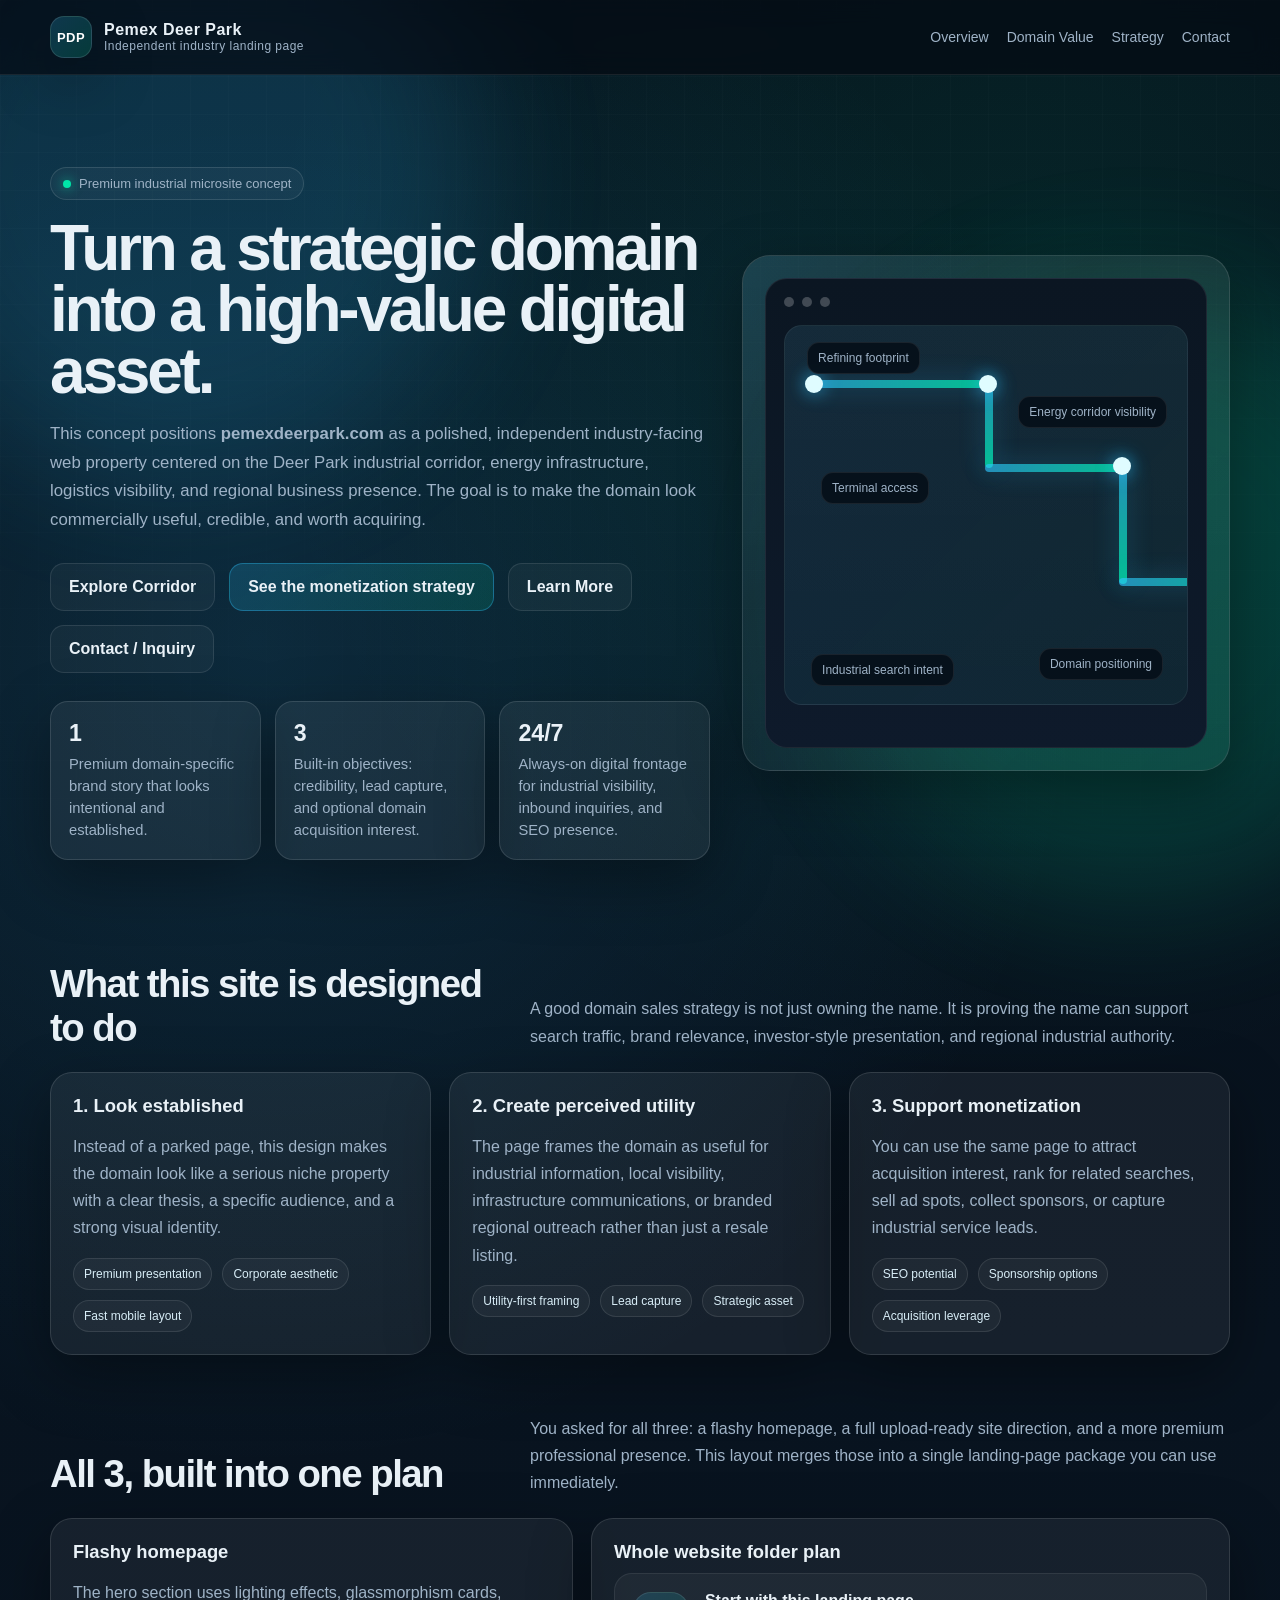
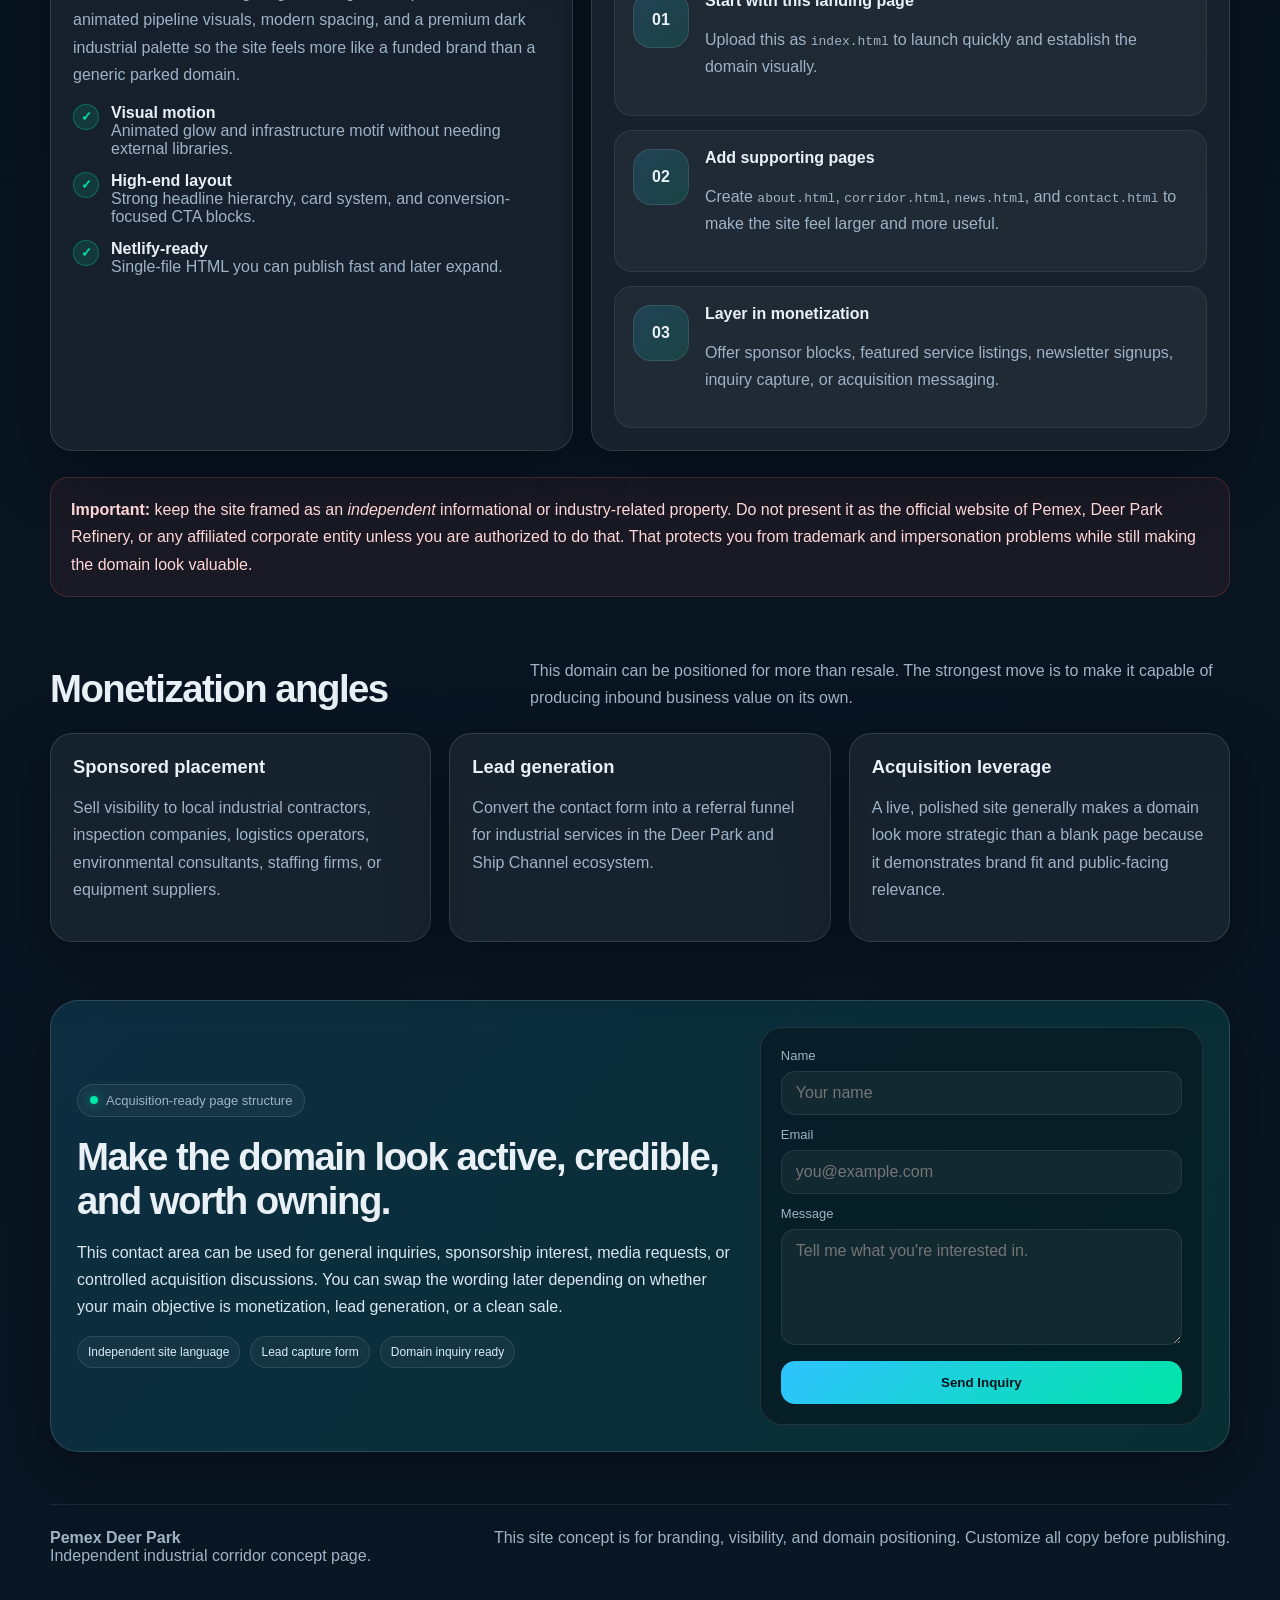
==== index.html @ 3e9b75e0 "Add contact link to hero actions" ====
<!DOCTYPE html>
<html lang="en">
<head>
  <meta charset="UTF-8" />
  <meta name="viewport" content="width=device-width, initial-scale=1.0" />
  <title>Pemex Deer Park | Industrial Corridor Overview</title>
  <meta name="description" content="Independent informational landing page focused on the Deer Park industrial corridor, refinery logistics, infrastructure, and regional business visibility." />
  <style>
    :root {
      --bg: #07111b;
      --bg-soft: #0c1a28;
      --card: rgba(255,255,255,0.06);
      --card-border: rgba(255,255,255,0.12);
      --text: #e9f1f7;
      --muted: #9fb3c7;
      --accent: #2fc3ff;
      --accent-2: #00e5a8;
      --danger: #ff6b6b;
      --shadow: 0 20px 60px rgba(0,0,0,0.35);
      --radius: 22px;
      --max: 1180px;
    }

    * { box-sizing: border-box; }
    html { scroll-behavior: smooth; }
    body {
      margin: 0;
      font-family: Inter, Arial, Helvetica, sans-serif;
      background:
        radial-gradient(circle at 20% 20%, rgba(47,195,255,0.14), transparent 30%),
        radial-gradient(circle at 80% 10%, rgba(0,229,168,0.10), transparent 25%),
        linear-gradient(180deg, #06101a 0%, #08131f 42%, #091623 100%);
      color: var(--text);
      overflow-x: hidden;
    }

    .grid-bg {
      position: fixed;
      inset: 0;
      background-image:
        linear-gradient(rgba(255,255,255,0.03) 1px, transparent 1px),
        linear-gradient(90deg, rgba(255,255,255,0.03) 1px, transparent 1px);
      background-size: 38px 38px;
      mask-image: linear-gradient(to bottom, rgba(0,0,0,0.55), rgba(0,0,0,0.15));
      pointer-events: none;
      z-index: 0;
    }

    .glow {
      position: fixed;
      width: 38rem;
      height: 38rem;
      border-radius: 50%;
      filter: blur(70px);
      opacity: 0.16;
      pointer-events: none;
      z-index: 0;
      animation: floatGlow 14s ease-in-out infinite alternate;
    }
    .glow.one { background: var(--accent); top: -8rem; left: -8rem; }
    .glow.two { background: var(--accent-2); right: -10rem; top: 18rem; animation-delay: 1.5s; }

    @keyframes floatGlow {
      from { transform: translate3d(0,0,0) scale(1); }
      to { transform: translate3d(30px, -20px, 0) scale(1.08); }
    }

    .container {
      width: min(100% - 32px, var(--max));
      margin: 0 auto;
      position: relative;
      z-index: 1;
    }

    .nav {
      position: sticky;
      top: 0;
      z-index: 10;
      backdrop-filter: blur(12px);
      background: rgba(5, 10, 18, 0.68);
      border-bottom: 1px solid rgba(255,255,255,0.08);
    }

    .nav-inner {
      display: flex;
      align-items: center;
      justify-content: space-between;
      padding: 16px 0;
      gap: 20px;
    }

    .brand {
      display: flex;
      align-items: center;
      gap: 12px;
      font-weight: 700;
      letter-spacing: 0.03em;
    }

    .brand-mark {
      width: 42px;
      height: 42px;
      border-radius: 14px;
      background: linear-gradient(135deg, rgba(47,195,255,0.2), rgba(0,229,168,0.18));
      border: 1px solid rgba(255,255,255,0.12);
      display: grid;
      place-items: center;
      box-shadow: var(--shadow);
    }

    .brand-mark span {
      font-size: 13px;
      font-weight: 800;
      color: #fff;
    }

    .nav-links {
      display: flex;
      gap: 18px;
      flex-wrap: wrap;
    }

    .nav-links a, .btn, .button-link {
      text-decoration: none;
      color: var(--text);
    }

    .nav-links a {
      color: var(--muted);
      font-size: 14px;
    }

    .nav-links a:hover { color: #fff; }

    .hero {
      padding: 92px 0 72px;
      display: grid;
      grid-template-columns: 1.15fr 0.85fr;
      gap: 32px;
      align-items: center;
    }

    .eyebrow {
      display: inline-flex;
      align-items: center;
      gap: 8px;
      padding: 8px 12px;
      border: 1px solid rgba(255,255,255,0.12);
      border-radius: 999px;
      color: var(--muted);
      font-size: 13px;
      background: rgba(255,255,255,0.04);
      margin-bottom: 18px;
    }

    .dot {
      width: 8px;
      height: 8px;
      border-radius: 999px;
      background: var(--accent-2);
      box-shadow: 0 0 12px rgba(0,229,168,0.7);
    }

    h1 {
      font-size: clamp(2.5rem, 5vw, 5rem);
      line-height: 0.96;
      margin: 0 0 18px;
      letter-spacing: -0.05em;
    }

    .hero p {
      color: var(--muted);
      font-size: 1.05rem;
      line-height: 1.7;
      max-width: 680px;
      margin: 0 0 28px;
    }

    .hero-actions {
      display: flex;
      gap: 14px;
      flex-wrap: wrap;
      margin-bottom: 28px;
    }

    .btn {
      display: inline-flex;
      align-items: center;
      justify-content: center;
      gap: 10px;
      padding: 14px 18px;
      border-radius: 14px;
      border: 1px solid rgba(255,255,255,0.1);
      background: rgba(255,255,255,0.04);
      transition: transform 0.2s ease, border-color 0.2s ease, background 0.2s ease;
      font-weight: 600;
    }

    .btn:hover { transform: translateY(-2px); border-color: rgba(255,255,255,0.2); }
    .btn.primary {
      background: linear-gradient(135deg, rgba(47,195,255,0.18), rgba(0,229,168,0.14));
      border-color: rgba(47,195,255,0.35);
    }

    .hero-stats {
      display: grid;
      grid-template-columns: repeat(3, minmax(0, 1fr));
      gap: 14px;
      margin-top: 10px;
    }

    .stat {
      background: var(--card);
      border: 1px solid var(--card-border);
      border-radius: 18px;
      padding: 18px;
      box-shadow: var(--shadow);
    }

    .stat strong {
      display: block;
      font-size: 1.45rem;
      margin-bottom: 6px;
    }

    .stat span {
      color: var(--muted);
      font-size: 0.92rem;
      line-height: 1.5;
      display: block;
    }

    .hero-panel {
      background: linear-gradient(180deg, rgba(255,255,255,0.07), rgba(255,255,255,0.04));
      border: 1px solid rgba(255,255,255,0.12);
      border-radius: 28px;
      padding: 22px;
      box-shadow: var(--shadow);
      overflow: hidden;
      position: relative;
    }

    .hero-panel::before {
      content: "";
      position: absolute;
      inset: 0;
      background: linear-gradient(135deg, rgba(47,195,255,0.1), transparent 35%, rgba(0,229,168,0.08));
      pointer-events: none;
    }

    .screen {
      position: relative;
      background: linear-gradient(180deg, #0b1622, #0e1a2b);
      border-radius: 22px;
      border: 1px solid rgba(255,255,255,0.08);
      min-height: 470px;
      padding: 18px;
      overflow: hidden;
    }

    .screen-top {
      display: flex;
      align-items: center;
      gap: 8px;
      margin-bottom: 18px;
    }

    .screen-top span {
      width: 10px;
      height: 10px;
      border-radius: 50%;
      background: rgba(255,255,255,0.22);
    }

    .pipeline-visual {
      position: relative;
      height: 380px;
      border-radius: 18px;
      overflow: hidden;
      background:
        linear-gradient(180deg, rgba(255,255,255,0.03), rgba(255,255,255,0.01)),
        linear-gradient(135deg, rgba(47,195,255,0.08), rgba(0,229,168,0.05));
      border: 1px solid rgba(255,255,255,0.06);
    }

    .pipe, .pipe-v, .node, .label-chip {
      position: absolute;
    }

    .pipe {
      height: 8px;
      background: linear-gradient(90deg, rgba(47,195,255,0.65), rgba(0,229,168,0.8));
      border-radius: 999px;
      box-shadow: 0 0 24px rgba(47,195,255,0.28);
      animation: pulse 2.8s ease-in-out infinite;
    }

    .pipe-v {
      width: 8px;
      background: linear-gradient(180deg, rgba(47,195,255,0.65), rgba(0,229,168,0.8));
      border-radius: 999px;
      box-shadow: 0 0 24px rgba(47,195,255,0.28);
      animation: pulse 2.8s ease-in-out infinite;
    }

    .node {
      width: 18px;
      height: 18px;
      border-radius: 50%;
      background: #dffcff;
      box-shadow: 0 0 18px rgba(47,195,255,0.7);
    }

    .label-chip {
      padding: 8px 10px;
      background: rgba(6, 16, 26, 0.92);
      border: 1px solid rgba(255,255,255,0.08);
      border-radius: 12px;
      font-size: 12px;
      color: var(--muted);
    }

    @keyframes pulse {
      0%, 100% { opacity: 0.72; }
      50% { opacity: 1; }
    }

    section {
      padding: 30px 0;
    }

    .section-header {
      display: flex;
      justify-content: space-between;
      gap: 20px;
      align-items: end;
      margin-bottom: 22px;
    }

    .section-header h2 {
      margin: 0;
      font-size: clamp(1.7rem, 3vw, 2.7rem);
      letter-spacing: -0.04em;
    }

    .section-header p {
      margin: 0;
      color: var(--muted);
      max-width: 700px;
      line-height: 1.7;
    }

    .cards {
      display: grid;
      grid-template-columns: repeat(3, minmax(0, 1fr));
      gap: 18px;
    }

    .card {
      background: var(--card);
      border: 1px solid var(--card-border);
      border-radius: var(--radius);
      padding: 22px;
      box-shadow: var(--shadow);
    }

    .card h3 {
      margin: 0 0 10px;
      font-size: 1.15rem;
    }

    .card p, .card li {
      color: var(--muted);
      line-height: 1.7;
    }

    .pill-row {
      display: flex;
      flex-wrap: wrap;
      gap: 10px;
      margin-top: 12px;
    }

    .pill {
      padding: 8px 10px;
      border-radius: 999px;
      font-size: 12px;
      color: #d8edf7;
      border: 1px solid rgba(255,255,255,0.1);
      background: rgba(255,255,255,0.04);
    }

    .split {
      display: grid;
      grid-template-columns: 0.9fr 1.1fr;
      gap: 18px;
      align-items: stretch;
    }

    .checklist {
      display: grid;
      gap: 14px;
      margin-top: 16px;
    }

    .check {
      display: grid;
      grid-template-columns: 26px 1fr;
      gap: 12px;
      align-items: start;
    }

    .check i {
      width: 26px;
      height: 26px;
      border-radius: 50%;
      display: grid;
      place-items: center;
      background: rgba(0,229,168,0.12);
      border: 1px solid rgba(0,229,168,0.3);
      color: var(--accent-2);
      font-style: normal;
      font-weight: 800;
      font-size: 13px;
    }

    .timeline {
      display: grid;
      gap: 14px;
    }

    .step {
      display: grid;
      grid-template-columns: 56px 1fr;
      gap: 16px;
      padding: 18px;
      border-radius: 18px;
      background: rgba(255,255,255,0.04);
      border: 1px solid rgba(255,255,255,0.08);
    }

    .step-num {
      width: 56px;
      height: 56px;
      border-radius: 18px;
      display: grid;
      place-items: center;
      font-weight: 800;
      background: linear-gradient(135deg, rgba(47,195,255,0.16), rgba(0,229,168,0.14));
      border: 1px solid rgba(255,255,255,0.1);
    }

    .notice {
      margin-top: 26px;
      padding: 18px 20px;
      border-radius: 18px;
      background: rgba(255, 107, 107, 0.07);
      border: 1px solid rgba(255, 107, 107, 0.2);
      color: #ffd7d7;
      line-height: 1.7;
    }

    .cta {
      padding: 26px;
      border-radius: 28px;
      background: linear-gradient(135deg, rgba(47,195,255,0.14), rgba(0,229,168,0.12));
      border: 1px solid rgba(255,255,255,0.14);
      box-shadow: var(--shadow);
      display: grid;
      grid-template-columns: 1.2fr 0.8fr;
      gap: 18px;
      align-items: center;
      margin: 28px 0 52px;
    }

    .cta p { color: #d8e7f2; line-height: 1.7; }

    .contact-card {
      background: rgba(5, 10, 18, 0.42);
      border: 1px solid rgba(255,255,255,0.1);
      border-radius: 22px;
      padding: 20px;
    }

    .contact-card label {
      font-size: 13px;
      color: var(--muted);
      display: block;
      margin-bottom: 8px;
    }

    .contact-card input,
    .contact-card textarea {
      width: 100%;
      background: rgba(255,255,255,0.05);
      border: 1px solid rgba(255,255,255,0.08);
      color: #fff;
      border-radius: 14px;
      padding: 12px 14px;
      margin-bottom: 12px;
      font: inherit;
      resize: vertical;
    }

    .contact-card button {
      width: 100%;
      border: none;
      border-radius: 14px;
      padding: 14px 16px;
      cursor: pointer;
      font-weight: 700;
      color: #04131d;
      background: linear-gradient(135deg, #2fc3ff, #00e5a8);
    }

    footer {
      padding: 0 0 40px;
      color: var(--muted);
    }

    .footer-box {
      display: flex;
      justify-content: space-between;
      gap: 18px;
      flex-wrap: wrap;
      border-top: 1px solid rgba(255,255,255,0.08);
      padding-top: 24px;
    }

    @media (max-width: 980px) {
      .hero, .split, .cta { grid-template-columns: 1fr; }
      .cards { grid-template-columns: 1fr; }
      .hero-stats { grid-template-columns: 1fr; }
      .section-header { flex-direction: column; align-items: start; }
    }

    @media (max-width: 700px) {
      .nav-inner { flex-direction: column; align-items: start; }
      h1 { letter-spacing: -0.04em; }
      .hero { padding-top: 56px; }
      .screen { min-height: 380px; }
      .pipeline-visual { height: 290px; }
    }
  </style>
</head>
<body>
  <div class="grid-bg"></div>
  <div class="glow one"></div>
  <div class="glow two"></div>

  <nav class="nav">
    <div class="container nav-inner">
      <div class="brand">
        <div class="brand-mark"><span>PDP</span></div>
        <div>
          <div>Pemex Deer Park</div>
          <div style="font-size:12px;color:var(--muted);font-weight:500;">Independent industry landing page</div>
        </div>
      </div>
      <div class="nav-links">
        <a href="#overview">Overview</a>
        <a href="#value">Domain Value</a>
        <a href="#strategy">Strategy</a>
        <a href="#contact">Contact</a>
      </div>
    </div>
  </nav>

  <main class="container">
    <section class="hero" id="overview">
      <div>
        <div class="eyebrow"><span class="dot"></span> Premium industrial microsite concept</div>
        <h1>Turn a strategic domain into a high-value digital asset.</h1>
        <p>
          This concept positions <strong>pemexdeerpark.com</strong> as a polished, independent industry-facing web property centered on the Deer Park industrial corridor, energy infrastructure, logistics visibility, and regional business presence. The goal is to make the domain look commercially useful, credible, and worth acquiring.
        </p>
        <div class="hero-actions">
          <a class="btn" href="corridor.html">Explore Corridor</a>
          <a class="btn primary" href="#strategy">See the monetization strategy</a>
          <a class="btn" href="about.html">Learn More</a>
          <a class="btn" href="contact.html">Contact / Inquiry</a>
        </div>
        <div class="hero-stats">
          <div class="stat">
            <strong>1</strong>
            <span>Premium domain-specific brand story that looks intentional and established.</span>
          </div>
          <div class="stat">
            <strong>3</strong>
            <span>Built-in objectives: credibility, lead capture, and optional domain acquisition interest.</span>
          </div>
          <div class="stat">
            <strong>24/7</strong>
            <span>Always-on digital frontage for industrial visibility, inbound inquiries, and SEO presence.</span>
          </div>
        </div>
      </div>

      <div class="hero-panel">
        <div class="screen">
          <div class="screen-top"><span></span><span></span><span></span></div>
          <div class="pipeline-visual">
            <div class="pipe" style="top:54px;left:24px;width:180px"></div>
            <div class="pipe-v" style="top:54px;left:200px;height:88px"></div>
            <div class="pipe" style="top:138px;left:200px;width:140px"></div>
            <div class="pipe-v" style="top:138px;left:334px;height:120px"></div>
            <div class="pipe" style="top:252px;left:334px;width:150px"></div>
            <div class="pipe-v" style="top:104px;left:440px;height:150px"></div>
            <div class="pipe" style="top:100px;left:438px;width:105px"></div>

            <div class="node" style="top:49px;left:20px"></div>
            <div class="node" style="top:49px;left:194px"></div>
            <div class="node" style="top:131px;left:328px"></div>
            <div class="node" style="top:245px;left:476px"></div>
            <div class="node" style="top:92px;left:535px"></div>

            <div class="label-chip" style="top:16px;left:22px">Refining footprint</div>
            <div class="label-chip" style="top:146px;left:36px">Terminal access</div>
            <div class="label-chip" style="top:70px;right:20px">Energy corridor visibility</div>
            <div class="label-chip" style="bottom:18px;left:26px">Industrial search intent</div>
            <div class="label-chip" style="bottom:24px;right:24px">Domain positioning</div>
          </div>
        </div>
      </div>
    </section>

    <section id="value">
      <div class="section-header">
        <div>
          <h2>What this site is designed to do</h2>
        </div>
        <p>
          A good domain sales strategy is not just owning the name. It is proving the name can support search traffic, brand relevance, investor-style presentation, and regional industrial authority.
        </p>
      </div>
      <div class="cards">
        <div class="card">
          <h3>1. Look established</h3>
          <p>
            Instead of a parked page, this design makes the domain look like a serious niche property with a clear thesis, a specific audience, and a strong visual identity.
          </p>
          <div class="pill-row">
            <span class="pill">Premium presentation</span>
            <span class="pill">Corporate aesthetic</span>
            <span class="pill">Fast mobile layout</span>
          </div>
        </div>
        <div class="card">
          <h3>2. Create perceived utility</h3>
          <p>
            The page frames the domain as useful for industrial information, local visibility, infrastructure communications, or branded regional outreach rather than just a resale listing.
          </p>
          <div class="pill-row">
            <span class="pill">Utility-first framing</span>
            <span class="pill">Lead capture</span>
            <span class="pill">Strategic asset</span>
          </div>
        </div>
        <div class="card">
          <h3>3. Support monetization</h3>
          <p>
            You can use the same page to attract acquisition interest, rank for related searches, sell ad spots, collect sponsors, or capture industrial service leads.
          </p>
          <div class="pill-row">
            <span class="pill">SEO potential</span>
            <span class="pill">Sponsorship options</span>
            <span class="pill">Acquisition leverage</span>
          </div>
        </div>
      </div>
    </section>

    <section id="strategy">
      <div class="section-header">
        <div>
          <h2>All 3, built into one plan</h2>
        </div>
        <p>
          You asked for all three: a flashy homepage, a full upload-ready site direction, and a more premium professional presence. This layout merges those into a single landing-page package you can use immediately.
        </p>
      </div>
      <div class="split">
        <div class="card">
          <h3>Flashy homepage</h3>
          <p>
            The hero section uses lighting effects, glassmorphism cards, animated pipeline visuals, modern spacing, and a premium dark industrial palette so the site feels more like a funded brand than a generic parked domain.
          </p>
          <div class="checklist">
            <div class="check"><i>✓</i><div><strong>Visual motion</strong><br><span style="color:var(--muted)">Animated glow and infrastructure motif without needing external libraries.</span></div></div>
            <div class="check"><i>✓</i><div><strong>High-end layout</strong><br><span style="color:var(--muted)">Strong headline hierarchy, card system, and conversion-focused CTA blocks.</span></div></div>
            <div class="check"><i>✓</i><div><strong>Netlify-ready</strong><br><span style="color:var(--muted)">Single-file HTML you can publish fast and later expand.</span></div></div>
          </div>
        </div>
        <div class="card">
          <h3>Whole website folder plan</h3>
          <div class="timeline">
            <div class="step">
              <div class="step-num">01</div>
              <div>
                <strong>Start with this landing page</strong>
                <p>Upload this as <code>index.html</code> to launch quickly and establish the domain visually.</p>
              </div>
            </div>
            <div class="step">
              <div class="step-num">02</div>
              <div>
                <strong>Add supporting pages</strong>
                <p>Create <code>about.html</code>, <code>corridor.html</code>, <code>news.html</code>, and <code>contact.html</code> to make the site feel larger and more useful.</p>
              </div>
            </div>
            <div class="step">
              <div class="step-num">03</div>
              <div>
                <strong>Layer in monetization</strong>
                <p>Offer sponsor blocks, featured service listings, newsletter signups, inquiry capture, or acquisition messaging.</p>
              </div>
            </div>
          </div>
        </div>
      </div>

      <div class="notice">
        <strong>Important:</strong> keep the site framed as an <em>independent</em> informational or industry-related property. Do not present it as the official website of Pemex, Deer Park Refinery, or any affiliated corporate entity unless you are authorized to do that. That protects you from trademark and impersonation problems while still making the domain look valuable.
      </div>
    </section>

    <section>
      <div class="section-header">
        <div>
          <h2>Monetization angles</h2>
        </div>
        <p>
          This domain can be positioned for more than resale. The strongest move is to make it capable of producing inbound business value on its own.
        </p>
      </div>
      <div class="cards">
        <div class="card">
          <h3>Sponsored placement</h3>
          <p>
            Sell visibility to local industrial contractors, inspection companies, logistics operators, environmental consultants, staffing firms, or equipment suppliers.
          </p>
        </div>
        <div class="card">
          <h3>Lead generation</h3>
          <p>
            Convert the contact form into a referral funnel for industrial services in the Deer Park and Ship Channel ecosystem.
          </p>
        </div>
        <div class="card">
          <h3>Acquisition leverage</h3>
          <p>
            A live, polished site generally makes a domain look more strategic than a blank page because it demonstrates brand fit and public-facing relevance.
          </p>
        </div>
      </div>
    </section>

    <section class="cta" id="contact">
      <div>
        <div class="eyebrow"><span class="dot"></span> Acquisition-ready page structure</div>
        <h2 style="margin:0 0 12px;font-size:clamp(1.8rem,3vw,3rem);letter-spacing:-0.04em;">Make the domain look active, credible, and worth owning.</h2>
        <p>
          This contact area can be used for general inquiries, sponsorship interest, media requests, or controlled acquisition discussions. You can swap the wording later depending on whether your main objective is monetization, lead generation, or a clean sale.
        </p>
        <div class="pill-row">
          <span class="pill">Independent site language</span>
          <span class="pill">Lead capture form</span>
          <span class="pill">Domain inquiry ready</span>
        </div>
      </div>
      <div class="contact-card">
        <form name="domain-inquiry" method="POST" data-netlify="true">
          <input type="hidden" name="form-name" value="domain-inquiry" />
          <label for="name">Name</label>
          <input id="name" name="name" type="text" placeholder="Your name" />

          <label for="email">Email</label>
          <input id="email" name="email" type="email" placeholder="you@example.com" />

          <label for="message">Message</label>
          <textarea id="message" name="message" rows="5" placeholder="Tell me what you're interested in."></textarea>

          <button type="submit">Send Inquiry</button>
        </form>
      </div>
    </section>
  </main>

  <footer>
    <div class="container footer-box">
      <div>
        <strong>Pemex Deer Park</strong><br />
        <span>Independent industrial corridor concept page.</span>
      </div>
      <div>
        <span>This site concept is for branding, visibility, and domain positioning. Customize all copy before publishing.</span>
      </div>
    </div>
  </footer>
</body>
</html>
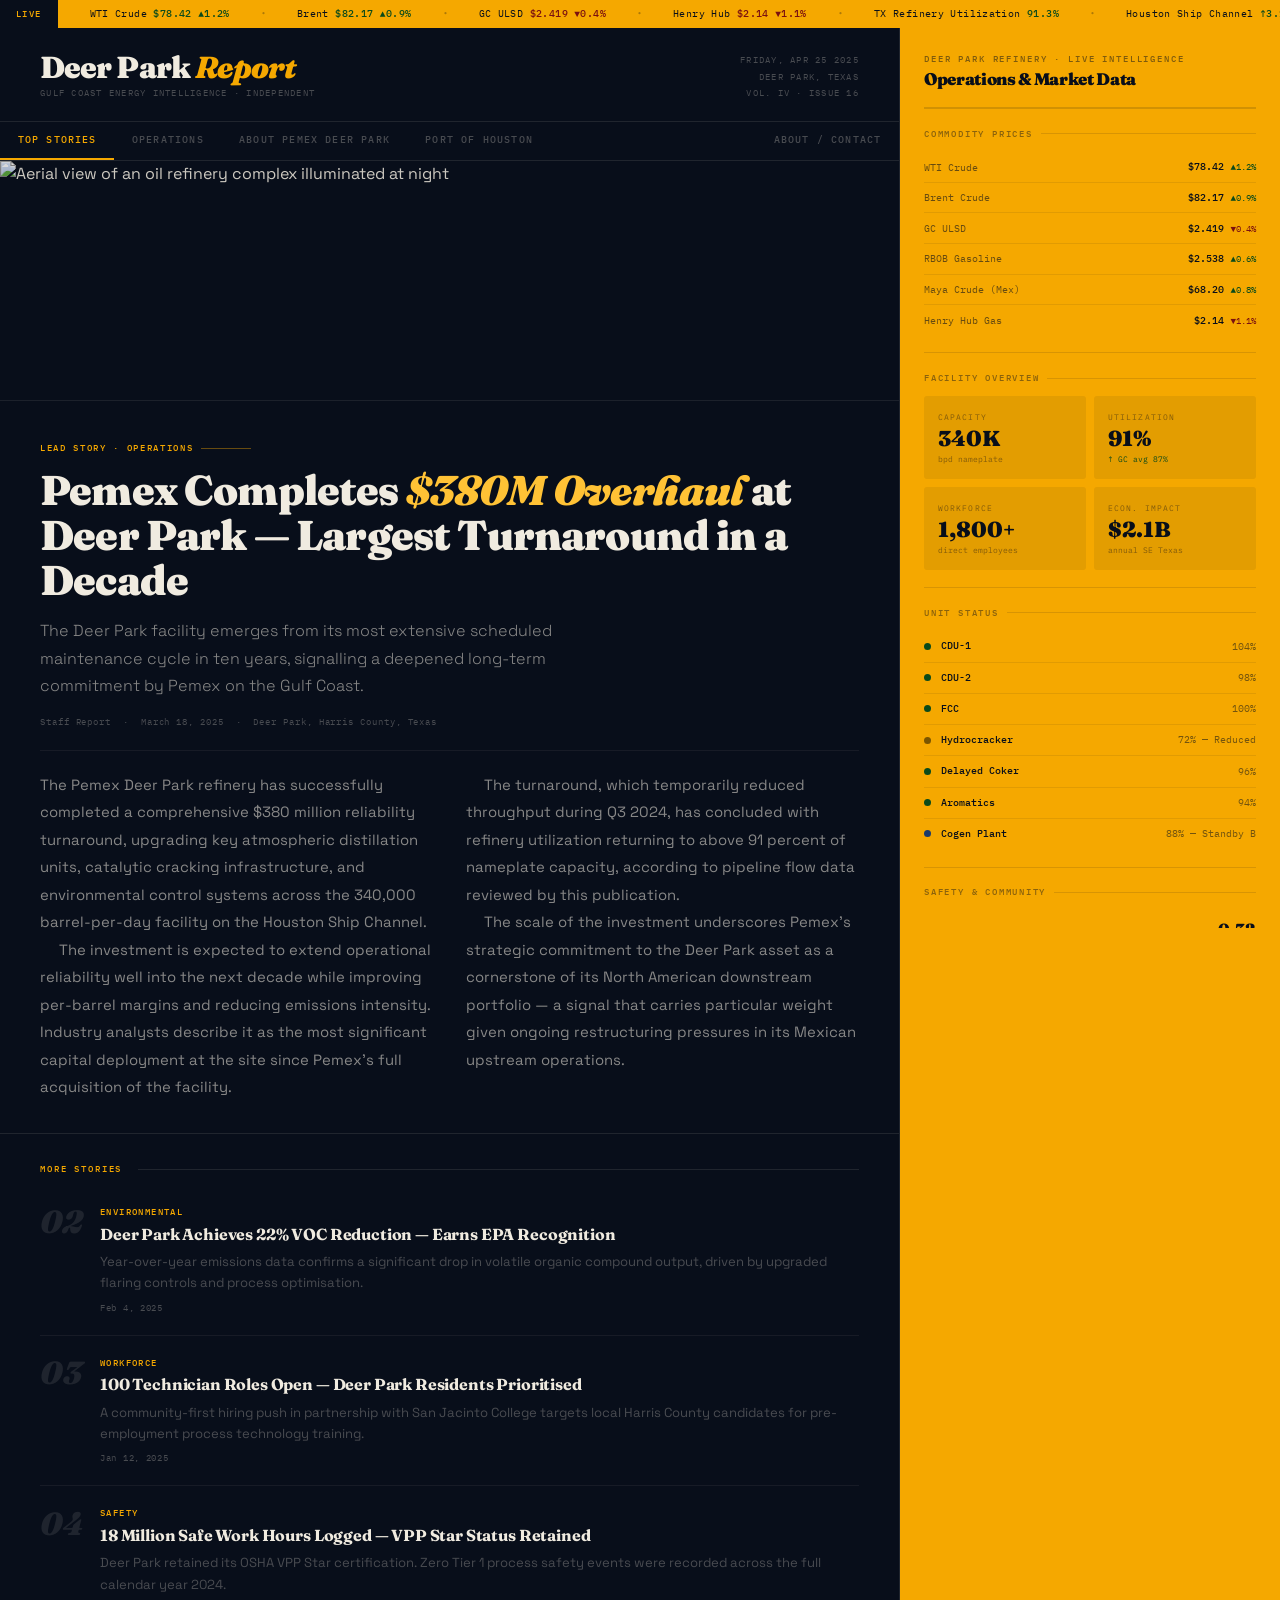
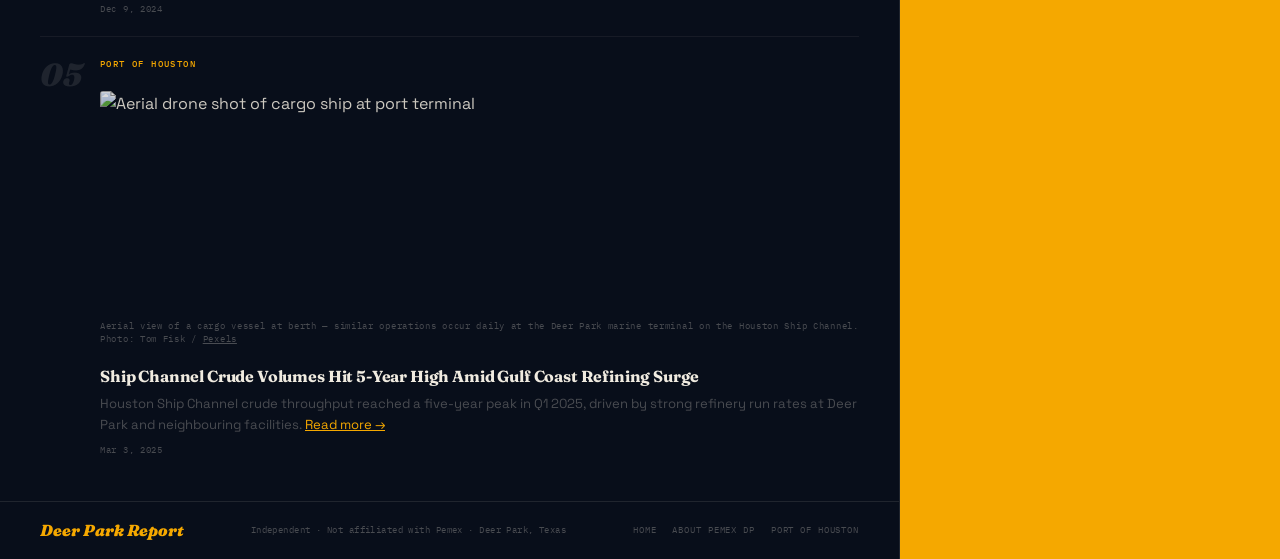
==== commit 1531ee77: "Add files via upload" ====
--- a/index.html
+++ b/index.html
@@ -1,801 +1,557 @@
 <!DOCTYPE html>
 <html lang="en">
 <head>
-  <meta charset="UTF-8" />
-  <meta name="viewport" content="width=device-width, initial-scale=1.0" />
-  <title>Pemex Deer Park | Industrial Corridor Overview</title>
-  <meta name="description" content="Independent informational landing page focused on the Deer Park industrial corridor, refinery logistics, infrastructure, and regional business visibility." />
-  <style>
-    :root {
-      --bg: #07111b;
-      --bg-soft: #0c1a28;
-      --card: rgba(255,255,255,0.06);
-      --card-border: rgba(255,255,255,0.12);
-      --text: #e9f1f7;
-      --muted: #9fb3c7;
-      --accent: #2fc3ff;
-      --accent-2: #00e5a8;
-      --danger: #ff6b6b;
-      --shadow: 0 20px 60px rgba(0,0,0,0.35);
-      --radius: 22px;
-      --max: 1180px;
-    }
-
-    * { box-sizing: border-box; }
-    html { scroll-behavior: smooth; }
-    body {
-      margin: 0;
-      font-family: Inter, Arial, Helvetica, sans-serif;
-      background:
-        radial-gradient(circle at 20% 20%, rgba(47,195,255,0.14), transparent 30%),
-        radial-gradient(circle at 80% 10%, rgba(0,229,168,0.10), transparent 25%),
-        linear-gradient(180deg, #06101a 0%, #08131f 42%, #091623 100%);
-      color: var(--text);
-      overflow-x: hidden;
-    }
-
-    .grid-bg {
-      position: fixed;
-      inset: 0;
-      background-image:
-        linear-gradient(rgba(255,255,255,0.03) 1px, transparent 1px),
-        linear-gradient(90deg, rgba(255,255,255,0.03) 1px, transparent 1px);
-      background-size: 38px 38px;
-      mask-image: linear-gradient(to bottom, rgba(0,0,0,0.55), rgba(0,0,0,0.15));
-      pointer-events: none;
-      z-index: 0;
-    }
-
-    .glow {
-      position: fixed;
-      width: 38rem;
-      height: 38rem;
-      border-radius: 50%;
-      filter: blur(70px);
-      opacity: 0.16;
-      pointer-events: none;
-      z-index: 0;
-      animation: floatGlow 14s ease-in-out infinite alternate;
-    }
-    .glow.one { background: var(--accent); top: -8rem; left: -8rem; }
-    .glow.two { background: var(--accent-2); right: -10rem; top: 18rem; animation-delay: 1.5s; }
-
-    @keyframes floatGlow {
-      from { transform: translate3d(0,0,0) scale(1); }
-      to { transform: translate3d(30px, -20px, 0) scale(1.08); }
-    }
-
-    .container {
-      width: min(100% - 32px, var(--max));
-      margin: 0 auto;
-      position: relative;
-      z-index: 1;
-    }
-
-    .nav {
-      position: sticky;
-      top: 0;
-      z-index: 10;
-      backdrop-filter: blur(12px);
-      background: rgba(5, 10, 18, 0.68);
-      border-bottom: 1px solid rgba(255,255,255,0.08);
-    }
-
-    .nav-inner {
-      display: flex;
-      align-items: center;
-      justify-content: space-between;
-      padding: 16px 0;
-      gap: 20px;
-    }
-
-    .brand {
-      display: flex;
-      align-items: center;
-      gap: 12px;
-      font-weight: 700;
-      letter-spacing: 0.03em;
-    }
-
-    .brand-mark {
-      width: 42px;
-      height: 42px;
-      border-radius: 14px;
-      background: linear-gradient(135deg, rgba(47,195,255,0.2), rgba(0,229,168,0.18));
-      border: 1px solid rgba(255,255,255,0.12);
-      display: grid;
-      place-items: center;
-      box-shadow: var(--shadow);
-    }
-
-    .brand-mark span {
-      font-size: 13px;
-      font-weight: 800;
-      color: #fff;
-    }
-
-    .nav-links {
-      display: flex;
-      gap: 18px;
-      flex-wrap: wrap;
-    }
-
-    .nav-links a, .btn, .button-link {
-      text-decoration: none;
-      color: var(--text);
-    }
-
-    .nav-links a {
-      color: var(--muted);
-      font-size: 14px;
-    }
-
-    .nav-links a:hover { color: #fff; }
-
-    .hero {
-      padding: 92px 0 72px;
-      display: grid;
-      grid-template-columns: 1.15fr 0.85fr;
-      gap: 32px;
-      align-items: center;
-    }
-
-    .eyebrow {
-      display: inline-flex;
-      align-items: center;
-      gap: 8px;
-      padding: 8px 12px;
-      border: 1px solid rgba(255,255,255,0.12);
-      border-radius: 999px;
-      color: var(--muted);
-      font-size: 13px;
-      background: rgba(255,255,255,0.04);
-      margin-bottom: 18px;
-    }
-
-    .dot {
-      width: 8px;
-      height: 8px;
-      border-radius: 999px;
-      background: var(--accent-2);
-      box-shadow: 0 0 12px rgba(0,229,168,0.7);
-    }
-
-    h1 {
-      font-size: clamp(2.5rem, 5vw, 5rem);
-      line-height: 0.96;
-      margin: 0 0 18px;
-      letter-spacing: -0.05em;
-    }
-
-    .hero p {
-      color: var(--muted);
-      font-size: 1.05rem;
-      line-height: 1.7;
-      max-width: 680px;
-      margin: 0 0 28px;
-    }
-
-    .hero-actions {
-      display: flex;
-      gap: 14px;
-      flex-wrap: wrap;
-      margin-bottom: 28px;
-    }
-
-    .btn {
-      display: inline-flex;
-      align-items: center;
-      justify-content: center;
-      gap: 10px;
-      padding: 14px 18px;
-      border-radius: 14px;
-      border: 1px solid rgba(255,255,255,0.1);
-      background: rgba(255,255,255,0.04);
-      transition: transform 0.2s ease, border-color 0.2s ease, background 0.2s ease;
-      font-weight: 600;
-    }
-
-    .btn:hover { transform: translateY(-2px); border-color: rgba(255,255,255,0.2); }
-    .btn.primary {
-      background: linear-gradient(135deg, rgba(47,195,255,0.18), rgba(0,229,168,0.14));
-      border-color: rgba(47,195,255,0.35);
-    }
-
-    .hero-stats {
-      display: grid;
-      grid-template-columns: repeat(3, minmax(0, 1fr));
-      gap: 14px;
-      margin-top: 10px;
-    }
-
-    .stat {
-      background: var(--card);
-      border: 1px solid var(--card-border);
-      border-radius: 18px;
-      padding: 18px;
-      box-shadow: var(--shadow);
-    }
-
-    .stat strong {
-      display: block;
-      font-size: 1.45rem;
-      margin-bottom: 6px;
-    }
-
-    .stat span {
-      color: var(--muted);
-      font-size: 0.92rem;
-      line-height: 1.5;
-      display: block;
-    }
-
-    .hero-panel {
-      background: linear-gradient(180deg, rgba(255,255,255,0.07), rgba(255,255,255,0.04));
-      border: 1px solid rgba(255,255,255,0.12);
-      border-radius: 28px;
-      padding: 22px;
-      box-shadow: var(--shadow);
-      overflow: hidden;
-      position: relative;
-    }
-
-    .hero-panel::before {
-      content: "";
-      position: absolute;
-      inset: 0;
-      background: linear-gradient(135deg, rgba(47,195,255,0.1), transparent 35%, rgba(0,229,168,0.08));
-      pointer-events: none;
-    }
-
-    .screen {
-      position: relative;
-      background: linear-gradient(180deg, #0b1622, #0e1a2b);
-      border-radius: 22px;
-      border: 1px solid rgba(255,255,255,0.08);
-      min-height: 470px;
-      padding: 18px;
-      overflow: hidden;
-    }
-
-    .screen-top {
-      display: flex;
-      align-items: center;
-      gap: 8px;
-      margin-bottom: 18px;
-    }
-
-    .screen-top span {
-      width: 10px;
-      height: 10px;
-      border-radius: 50%;
-      background: rgba(255,255,255,0.22);
-    }
-
-    .pipeline-visual {
-      position: relative;
-      height: 380px;
-      border-radius: 18px;
-      overflow: hidden;
-      background:
-        linear-gradient(180deg, rgba(255,255,255,0.03), rgba(255,255,255,0.01)),
-        linear-gradient(135deg, rgba(47,195,255,0.08), rgba(0,229,168,0.05));
-      border: 1px solid rgba(255,255,255,0.06);
-    }
-
-    .pipe, .pipe-v, .node, .label-chip {
-      position: absolute;
-    }
-
-    .pipe {
-      height: 8px;
-      background: linear-gradient(90deg, rgba(47,195,255,0.65), rgba(0,229,168,0.8));
-      border-radius: 999px;
-      box-shadow: 0 0 24px rgba(47,195,255,0.28);
-      animation: pulse 2.8s ease-in-out infinite;
-    }
-
-    .pipe-v {
-      width: 8px;
-      background: linear-gradient(180deg, rgba(47,195,255,0.65), rgba(0,229,168,0.8));
-      border-radius: 999px;
-      box-shadow: 0 0 24px rgba(47,195,255,0.28);
-      animation: pulse 2.8s ease-in-out infinite;
-    }
-
-    .node {
-      width: 18px;
-      height: 18px;
-      border-radius: 50%;
-      background: #dffcff;
-      box-shadow: 0 0 18px rgba(47,195,255,0.7);
-    }
-
-    .label-chip {
-      padding: 8px 10px;
-      background: rgba(6, 16, 26, 0.92);
-      border: 1px solid rgba(255,255,255,0.08);
-      border-radius: 12px;
-      font-size: 12px;
-      color: var(--muted);
-    }
-
-    @keyframes pulse {
-      0%, 100% { opacity: 0.72; }
-      50% { opacity: 1; }
-    }
-
-    section {
-      padding: 30px 0;
-    }
-
-    .section-header {
-      display: flex;
-      justify-content: space-between;
-      gap: 20px;
-      align-items: end;
-      margin-bottom: 22px;
-    }
-
-    .section-header h2 {
-      margin: 0;
-      font-size: clamp(1.7rem, 3vw, 2.7rem);
-      letter-spacing: -0.04em;
-    }
-
-    .section-header p {
-      margin: 0;
-      color: var(--muted);
-      max-width: 700px;
-      line-height: 1.7;
-    }
-
-    .cards {
-      display: grid;
-      grid-template-columns: repeat(3, minmax(0, 1fr));
-      gap: 18px;
-    }
-
-    .card {
-      background: var(--card);
-      border: 1px solid var(--card-border);
-      border-radius: var(--radius);
-      padding: 22px;
-      box-shadow: var(--shadow);
-    }
-
-    .card h3 {
-      margin: 0 0 10px;
-      font-size: 1.15rem;
-    }
-
-    .card p, .card li {
-      color: var(--muted);
-      line-height: 1.7;
-    }
-
-    .pill-row {
-      display: flex;
-      flex-wrap: wrap;
-      gap: 10px;
-      margin-top: 12px;
-    }
-
-    .pill {
-      padding: 8px 10px;
-      border-radius: 999px;
-      font-size: 12px;
-      color: #d8edf7;
-      border: 1px solid rgba(255,255,255,0.1);
-      background: rgba(255,255,255,0.04);
-    }
-
-    .split {
-      display: grid;
-      grid-template-columns: 0.9fr 1.1fr;
-      gap: 18px;
-      align-items: stretch;
-    }
-
-    .checklist {
-      display: grid;
-      gap: 14px;
-      margin-top: 16px;
-    }
-
-    .check {
-      display: grid;
-      grid-template-columns: 26px 1fr;
-      gap: 12px;
-      align-items: start;
-    }
-
-    .check i {
-      width: 26px;
-      height: 26px;
-      border-radius: 50%;
-      display: grid;
-      place-items: center;
-      background: rgba(0,229,168,0.12);
-      border: 1px solid rgba(0,229,168,0.3);
-      color: var(--accent-2);
-      font-style: normal;
-      font-weight: 800;
-      font-size: 13px;
-    }
-
-    .timeline {
-      display: grid;
-      gap: 14px;
-    }
-
-    .step {
-      display: grid;
-      grid-template-columns: 56px 1fr;
-      gap: 16px;
-      padding: 18px;
-      border-radius: 18px;
-      background: rgba(255,255,255,0.04);
-      border: 1px solid rgba(255,255,255,0.08);
-    }
-
-    .step-num {
-      width: 56px;
-      height: 56px;
-      border-radius: 18px;
-      display: grid;
-      place-items: center;
-      font-weight: 800;
-      background: linear-gradient(135deg, rgba(47,195,255,0.16), rgba(0,229,168,0.14));
-      border: 1px solid rgba(255,255,255,0.1);
-    }
-
-    .notice {
-      margin-top: 26px;
-      padding: 18px 20px;
-      border-radius: 18px;
-      background: rgba(255, 107, 107, 0.07);
-      border: 1px solid rgba(255, 107, 107, 0.2);
-      color: #ffd7d7;
-      line-height: 1.7;
-    }
-
-    .cta {
-      padding: 26px;
-      border-radius: 28px;
-      background: linear-gradient(135deg, rgba(47,195,255,0.14), rgba(0,229,168,0.12));
-      border: 1px solid rgba(255,255,255,0.14);
-      box-shadow: var(--shadow);
-      display: grid;
-      grid-template-columns: 1.2fr 0.8fr;
-      gap: 18px;
-      align-items: center;
-      margin: 28px 0 52px;
-    }
-
-    .cta p { color: #d8e7f2; line-height: 1.7; }
-
-    .contact-card {
-      background: rgba(5, 10, 18, 0.42);
-      border: 1px solid rgba(255,255,255,0.1);
-      border-radius: 22px;
-      padding: 20px;
-    }
-
-    .contact-card label {
-      font-size: 13px;
-      color: var(--muted);
-      display: block;
-      margin-bottom: 8px;
-    }
-
-    .contact-card input,
-    .contact-card textarea {
-      width: 100%;
-      background: rgba(255,255,255,0.05);
-      border: 1px solid rgba(255,255,255,0.08);
-      color: #fff;
-      border-radius: 14px;
-      padding: 12px 14px;
-      margin-bottom: 12px;
-      font: inherit;
-      resize: vertical;
-    }
-
-    .contact-card button {
-      width: 100%;
-      border: none;
-      border-radius: 14px;
-      padding: 14px 16px;
-      cursor: pointer;
-      font-weight: 700;
-      color: #04131d;
-      background: linear-gradient(135deg, #2fc3ff, #00e5a8);
-    }
-
-    footer {
-      padding: 0 0 40px;
-      color: var(--muted);
-    }
-
-    .footer-box {
-      display: flex;
-      justify-content: space-between;
-      gap: 18px;
-      flex-wrap: wrap;
-      border-top: 1px solid rgba(255,255,255,0.08);
-      padding-top: 24px;
-    }
-
-    @media (max-width: 980px) {
-      .hero, .split, .cta { grid-template-columns: 1fr; }
-      .cards { grid-template-columns: 1fr; }
-      .hero-stats { grid-template-columns: 1fr; }
-      .section-header { flex-direction: column; align-items: start; }
-    }
-
-    @media (max-width: 700px) {
-      .nav-inner { flex-direction: column; align-items: start; }
-      h1 { letter-spacing: -0.04em; }
-      .hero { padding-top: 56px; }
-      .screen { min-height: 380px; }
-      .pipeline-visual { height: 290px; }
-    }
-  </style>
+<meta charset="UTF-8">
+<meta name="viewport" content="width=device-width, initial-scale=1.0">
+<title>Deer Park Report — Gulf Coast Energy Intelligence</title>
+<meta name="description" content="Independent coverage of operations, environmental compliance, workforce and community impact at the Pemex Deer Park refinery, Deer Park Texas.">
+<meta name="keywords" content="Pemex Deer Park, Deer Park refinery, Houston Ship Channel, Gulf Coast refining, Texas petrochemical">
+<meta name="referrer" content="no-referrer">
+<link href="https://fonts.googleapis.com/css2?family=Space+Grotesk:wght@300;400;500;600;700&family=Fraunces:ital,opsz,wght@0,9..144,300;0,9..144,700;0,9..144,900;1,9..144,700;1,9..144,900&family=IBM+Plex+Mono:wght@400;500&display=swap" rel="stylesheet">
+<style>
+:root{--navy:#080e1a;--navy2:#0d1625;--navy3:#111e30;--amber:#f5a800;--amber2:#e09600;--amber3:#ffc235;--cream:#f0ebe0;--white:#ffffff;--ink:#080e1a;--mid:rgba(240,235,224,0.55);--dim:rgba(240,235,224,0.28);--rule:rgba(240,235,224,0.1);--rule2:rgba(240,235,224,0.06);--mono:'IBM Plex Mono',monospace;--sans:'Space Grotesk',sans-serif;--serif:'Fraunces',Georgia,serif}
+*,*::before,*::after{box-sizing:border-box;margin:0;padding:0}
+html{scroll-behavior:smooth}
+body{font-family:var(--sans);background:var(--navy);color:var(--cream);overflow-x:hidden;line-height:1.6}
+a{color:inherit;text-decoration:none}
+
+/* TICKER */
+.ticker{background:var(--amber);height:28px;overflow:hidden;display:flex;align-items:center}
+.ticker-lbl{font-family:var(--mono);font-size:.58rem;font-weight:500;letter-spacing:.15em;text-transform:uppercase;background:var(--ink);color:var(--amber);padding:0 1rem;height:100%;display:flex;align-items:center;flex-shrink:0;white-space:nowrap}
+.ticker-scroll{overflow:hidden;flex:1}
+.ticker-track{display:flex;animation:tkr 55s linear infinite;white-space:nowrap}
+@keyframes tkr{from{transform:translateX(0)}to{transform:translateX(-50%)}}
+.ti{font-family:var(--mono);font-size:.6rem;letter-spacing:.04em;color:var(--ink);padding:0 2rem;display:flex;align-items:center;gap:.4rem;height:28px}
+.ti .up{color:#0a4a1a;font-weight:500}.ti .dn{color:#7a1010;font-weight:500}
+.ti-sep{color:rgba(8,14,26,.3)}
+
+/* SPLIT */
+.split{display:grid;grid-template-columns:1fr 380px;min-height:100vh}
+
+/* LEFT */
+.left{background:var(--navy);border-right:1px solid var(--rule);display:flex;flex-direction:column}
+.logo-bar{padding:1.5rem 2.5rem 1.25rem;border-bottom:1px solid var(--rule);display:flex;align-items:flex-end;justify-content:space-between}
+.pub-name{font-family:var(--serif);font-weight:900;font-size:1.9rem;line-height:1;letter-spacing:-.03em;color:var(--cream)}
+.pub-name em{font-style:italic;color:var(--amber)}
+.pub-meta{font-family:var(--mono);font-size:.56rem;letter-spacing:.14em;text-transform:uppercase;color:var(--dim);text-align:right;line-height:1.8}
+
+/* NAV */
+.left-nav{display:flex;border-bottom:1px solid var(--rule);overflow-x:auto;scrollbar-width:none}
+.left-nav::-webkit-scrollbar{display:none}
+.ln{font-family:var(--mono);font-size:.62rem;font-weight:500;letter-spacing:.12em;text-transform:uppercase;padding:.65rem 1.1rem;color:var(--dim);cursor:pointer;border-bottom:2px solid transparent;transition:color .2s,border-color .2s;white-space:nowrap;display:block}
+.ln:hover{color:var(--cream)}
+.ln.active{color:var(--amber);border-bottom-color:var(--amber)}
+a.ln{text-decoration:none}
+
+.left-content{flex:1;overflow-y:auto}
+/* Images */
+.img-banner{width:100%;height:240px;object-fit:cover;display:block;border-bottom:1px solid var(--rule);filter:brightness(.85) saturate(.9)}
+.img-inline{width:100%;height:220px;object-fit:cover;display:block;border-radius:3px;margin:1.25rem 0 .5rem;filter:brightness(.85) saturate(.9)}
+.img-caption{font-family:var(--mono);font-size:.55rem;letter-spacing:.08em;color:var(--dim);margin-bottom:1.25rem;line-height:1.5}
+.img-caption a{color:var(--dim);text-decoration:underline}
+
+/* LEAD */
+.lead{padding:2.5rem 2.5rem 2rem;border-bottom:1px solid var(--rule)}
+.story-tag{font-family:var(--mono);font-size:.58rem;font-weight:500;letter-spacing:.18em;text-transform:uppercase;color:var(--amber);margin-bottom:.75rem;display:flex;align-items:center;gap:.5rem}
+.story-tag::after{content:'';flex:1;max-width:50px;height:1px;background:var(--amber);opacity:.4}
+.lead h1{font-family:var(--serif);font-weight:900;font-size:clamp(1.7rem,3.5vw,2.6rem);line-height:1.08;letter-spacing:-.02em;color:var(--cream);margin-bottom:.9rem}
+.lead h1 em{font-style:italic;color:var(--amber3)}
+.lead-dek{font-size:1rem;font-weight:300;color:var(--mid);line-height:1.7;margin-bottom:1rem;max-width:560px}
+.lead-byline{font-family:var(--mono);font-size:.58rem;letter-spacing:.1em;color:var(--dim);padding-bottom:1.25rem;border-bottom:1px solid var(--rule2);margin-bottom:1.25rem}
+.lead-body{font-size:.93rem;color:var(--mid);line-height:1.85;column-count:2;column-gap:2rem}
+.lead-body p+p{text-indent:1.25em}
+
+/* SEC DIV */
+.sec-div{padding:1.75rem 2.5rem .5rem;display:flex;align-items:center;gap:1rem}
+.sec-div-label{font-family:var(--mono);font-size:.58rem;font-weight:500;letter-spacing:.2em;text-transform:uppercase;color:var(--amber);white-space:nowrap}
+.sec-div-rule{flex:1;height:1px;background:var(--rule)}
+
+/* NEWS LIST */
+.news-list{padding:0 2.5rem 1.5rem;display:flex;flex-direction:column}
+.news-item{padding:1.25rem 0;border-bottom:1px solid var(--rule2);display:grid;grid-template-columns:auto 1fr;gap:1.25rem;align-items:start;cursor:pointer;transition:background .2s}
+.news-item:last-child{border:none}
+.news-item:hover{margin:0 -2.5rem;padding-left:2.5rem;padding-right:2.5rem;background:var(--rule2)}
+.ni-num{font-family:var(--serif);font-weight:900;font-style:italic;font-size:2rem;line-height:1;color:var(--rule);width:2.5rem;text-align:right;padding-top:.1rem}
+.ni-tag{font-family:var(--mono);font-size:.55rem;font-weight:500;letter-spacing:.16em;text-transform:uppercase;color:var(--amber);margin-bottom:.3rem}
+.ni-title{font-family:var(--serif);font-weight:700;font-size:1rem;line-height:1.3;color:var(--cream);margin-bottom:.4rem;letter-spacing:-.01em}
+.ni-body-text{font-size:.82rem;color:var(--dim);line-height:1.65}
+.ni-date{font-family:var(--mono);font-size:.55rem;letter-spacing:.08em;color:var(--dim);margin-top:.4rem}
+
+/* OPS DASHBOARD */
+.ops-wrap{padding:0 2.5rem 2.5rem}
+.ops-tabs{display:flex;gap:1px;background:var(--rule);border-radius:3px 3px 0 0;overflow:hidden;border:1px solid var(--rule);border-bottom:none}
+.otab{font-family:var(--mono);font-size:.6rem;font-weight:500;letter-spacing:.1em;text-transform:uppercase;padding:.6rem 1rem;cursor:pointer;background:var(--navy2);color:var(--dim);transition:all .2s;flex:1;text-align:center}
+.otab:hover{color:var(--cream)}
+.otab.active{background:var(--navy3);color:var(--amber)}
+.opanel{display:none;border:1px solid var(--rule);border-radius:0 0 3px 3px;background:var(--navy2)}
+.opanel.active{display:block}
+.u-table{width:100%;border-collapse:collapse}
+.u-table th{font-family:var(--mono);font-size:.55rem;font-weight:500;letter-spacing:.14em;text-transform:uppercase;color:var(--dim);text-align:left;padding:.6rem .9rem;border-bottom:1px solid var(--rule)}
+.u-table td{font-family:var(--mono);font-size:.65rem;padding:.6rem .9rem;border-bottom:1px solid var(--rule2);vertical-align:middle;color:var(--mid)}
+.u-table tr:last-child td{border:none}
+.u-table td:first-child{color:var(--cream);font-weight:500}
+.u-table tr:hover td{background:var(--rule2)}
+.spill{display:inline-flex;align-items:center;gap:.3rem;font-size:.58rem;font-weight:500;letter-spacing:.07em;padding:.18em .6em;border-radius:2px}
+.spill.on{background:rgba(74,222,128,.1);color:#4ade80}
+.spill.rd{background:rgba(245,158,11,.1);color:#f5a800}
+.spill.mt{background:rgba(96,165,250,.12);color:#93c5fd}
+.spill::before{content:'';width:4px;height:4px;border-radius:50%;background:currentColor;flex-shrink:0}
+.spill.on::before{animation:blink 2s ease infinite}
+@keyframes blink{0%,100%{opacity:1}50%{opacity:.2}}
+.u-bar{display:inline-flex;align-items:center;gap:.4rem}
+.u-bar-track{width:50px;height:3px;background:var(--rule);border-radius:2px;overflow:hidden}
+.u-bar-fill{height:100%;border-radius:2px;transition:width 1.4s cubic-bezier(.4,0,.2,1);width:0}
+.u-bar-fill.g{background:#4ade80}.u-bar-fill.a{background:var(--amber)}.u-bar-fill.b{background:#93c5fd}
+.cap-strip{display:grid;grid-template-columns:repeat(3,1fr);gap:1px;background:var(--rule);border-top:1px solid var(--rule)}
+.cap-cell{background:var(--navy2);padding:.9rem 1.25rem}
+.cap-lbl{font-family:var(--mono);font-size:.55rem;letter-spacing:.12em;text-transform:uppercase;color:var(--dim);margin-bottom:.25rem}
+.cap-val{font-family:var(--serif);font-weight:900;font-size:1.3rem;line-height:1}
+.cap-val.g{color:#4ade80}.cap-val.a{color:var(--amber)}
+.cap-note{font-family:var(--mono);font-size:.55rem;color:var(--dim)}
+.chart-panel{padding:1.25rem 1.5rem}
+.cp-head{display:flex;justify-content:space-between;align-items:flex-start;margin-bottom:1rem;flex-wrap:wrap;gap:.5rem}
+.cp-title{font-family:var(--sans);font-weight:600;font-size:.85rem;color:var(--cream)}
+.cp-sub{font-family:var(--mono);font-size:.58rem;color:var(--dim);margin-top:.15rem}
+.cp-legend{display:flex;gap:1rem}
+.cl-item{display:flex;align-items:center;gap:.3rem;font-family:var(--mono);font-size:.55rem;color:var(--dim)}
+.cl-dot{width:6px;height:6px;border-radius:50%;flex-shrink:0}
+.q-row{display:grid;grid-template-columns:repeat(4,1fr);gap:1px;background:var(--rule);border-top:1px solid var(--rule)}
+.q-cell{background:var(--navy2);padding:1rem 1.25rem}
+.q-lbl{font-family:var(--mono);font-size:.55rem;letter-spacing:.12em;text-transform:uppercase;color:var(--dim);margin-bottom:.3rem}
+.q-val{font-family:var(--serif);font-weight:900;font-size:1.4rem;line-height:1}
+.q-val.g{color:#4ade80}.q-val.a{color:var(--amber)}
+.q-note{font-family:var(--mono);font-size:.55rem;color:var(--dim);margin-top:.15rem}
+.env-wrap{padding:1.25rem 1.5rem}
+.env-top{display:grid;grid-template-columns:repeat(3,1fr);gap:1px;background:var(--rule);margin-bottom:1.25rem}
+.env-kpi{background:var(--navy2);padding:1rem;text-align:center}
+.ekv{font-family:var(--serif);font-weight:900;font-size:1.6rem;line-height:1}
+.ekv.g{color:#4ade80}.ekv.a{color:var(--amber)}.ekv.b{color:#93c5fd}
+.ekl{font-family:var(--mono);font-size:.55rem;letter-spacing:.1em;text-transform:uppercase;color:var(--dim);margin-top:.25rem}
+.gauge-row{display:grid;grid-template-columns:repeat(3,1fr);gap:1rem}
+.gauge-card{background:var(--navy3);border:1px solid var(--rule2);padding:1.25rem;display:flex;flex-direction:column;align-items:center;gap:.6rem;border-radius:4px}
+.g-svg{position:relative;width:88px;height:88px}
+.g-svg svg{transform:rotate(-90deg)}
+.gtrack{fill:none;stroke:var(--rule);stroke-width:7}
+.gfill{fill:none;stroke-width:7;stroke-linecap:round;stroke-dasharray:239;stroke-dashoffset:239;transition:stroke-dashoffset 1.8s cubic-bezier(.4,0,.2,1)}
+.g-center{position:absolute;inset:0;display:flex;flex-direction:column;align-items:center;justify-content:center}
+.g-pct{font-family:var(--serif);font-weight:900;font-size:1.1rem;line-height:1}
+.g-unit{font-family:var(--mono);font-size:.48rem;letter-spacing:.1em;text-transform:uppercase;color:var(--dim)}
+.g-lbl{font-family:var(--mono);font-size:.58rem;font-weight:500;letter-spacing:.08em;text-transform:uppercase;color:var(--mid);text-align:center;line-height:1.4}
+.g-tgt{font-family:var(--mono);font-size:.55rem;color:var(--dim)}
+.lg-wrap{padding:1.25rem 1.5rem;display:grid;grid-template-columns:1fr 1fr;gap:1rem}
+.lg-card{background:var(--navy3);border:1px solid var(--rule2);border-radius:4px;overflow:hidden}
+.lg-hd{background:var(--navy2);padding:.6rem 1rem;border-bottom:1px solid var(--rule2);display:flex;justify-content:space-between}
+.lg-hd-t{font-family:var(--mono);font-size:.58rem;font-weight:500;letter-spacing:.12em;text-transform:uppercase;color:var(--mid)}
+.lg-hd-d{font-family:var(--mono);font-size:.52rem;color:var(--dim)}
+.lg-row{display:flex;justify-content:space-between;align-items:center;padding:.5rem 1rem;border-bottom:1px solid var(--rule2);font-family:var(--mono);font-size:.62rem}
+.lg-row:last-child{border:none}
+.lg-row .lbl{color:var(--dim)}.lg-row .val{font-weight:500}
+.lg-row .val.g{color:#4ade80}.lg-row .val.b{color:#93c5fd}.lg-row .val.d{color:var(--dim);font-weight:400}
+.vessel-row{display:grid;grid-template-columns:1fr auto;gap:.5rem;padding:.55rem 1rem;border-bottom:1px solid var(--rule2);align-items:center}
+.vessel-row:last-child{border:none}
+.vname{font-family:var(--sans);font-weight:600;font-size:.7rem;color:var(--cream)}
+.vtype{font-family:var(--mono);font-size:.55rem;color:var(--dim)}
+.vbadge{font-family:var(--mono);font-size:.52rem;font-weight:500;letter-spacing:.07em;text-transform:uppercase;padding:.18em .55em;border-radius:2px}
+.vbadge.in{background:rgba(74,222,128,.12);color:#4ade80}
+.vbadge.ex{background:rgba(245,168,0,.12);color:var(--amber)}
+.vbadge.dp{background:rgba(96,165,250,.1);color:#93c5fd}
+
+/* ABOUT */
+.about-wrap{padding:2rem 2.5rem;border-top:1px solid var(--rule)}
+.about-grid{display:grid;grid-template-columns:1fr 1fr;gap:2.5rem}
+.about-lbl{font-family:var(--mono);font-size:.58rem;font-weight:500;letter-spacing:.18em;text-transform:uppercase;color:var(--dim);border-bottom:1px solid var(--rule);padding-bottom:.5rem;margin-bottom:.85rem}
+.about-text{font-size:.85rem;color:var(--mid);line-height:1.8;font-weight:300}
+.about-text em{font-style:italic;color:var(--cream)}
+.cf{display:flex;flex-direction:column;gap:.6rem}
+.cf label{font-family:var(--mono);font-size:.55rem;letter-spacing:.15em;text-transform:uppercase;color:var(--dim);display:block;margin-bottom:.25rem}
+.cf input,.cf textarea{background:rgba(255,255,255,.05);border:1px solid var(--rule);color:var(--cream);font-family:var(--sans);font-size:.82rem;font-weight:300;padding:.6em .85em;outline:none;width:100%;transition:border-color .2s}
+.cf input::placeholder,.cf textarea::placeholder{color:var(--dim)}
+.cf input:focus,.cf textarea:focus{border-color:rgba(245,168,0,.5)}
+.cf textarea{resize:vertical;min-height:70px}
+.cf-btn{background:var(--amber);color:var(--ink);font-family:var(--mono);font-weight:500;font-size:.62rem;letter-spacing:.12em;text-transform:uppercase;border:none;padding:.75em 1.5em;cursor:pointer;transition:background .2s;align-self:flex-start;margin-top:.15rem}
+.cf-btn:hover{background:var(--amber3)}
+#cf-ok{display:none;font-family:var(--mono);font-size:.68rem;color:#4ade80;margin-top:.5rem}
+
+/* FOOTER */
+.left-footer{padding:1rem 2.5rem;border-top:1px solid var(--rule);display:flex;justify-content:space-between;align-items:center;flex-wrap:wrap;gap:.75rem}
+.lf-brand{font-family:var(--serif);font-weight:900;font-style:italic;font-size:1rem;color:var(--amber)}
+.lf-copy{font-family:var(--mono);font-size:.55rem;letter-spacing:.05em;color:var(--dim)}
+.lf-links{display:flex;gap:1rem}
+.lf-links a{font-family:var(--mono);font-size:.55rem;letter-spacing:.1em;text-transform:uppercase;color:var(--dim);transition:color .2s}
+.lf-links a:hover{color:var(--cream)}
+
+/* RIGHT */
+.right{background:var(--amber);position:relative}
+.right-sticky{position:sticky;top:0;height:100vh;overflow-y:auto;display:flex;flex-direction:column;padding:1.5rem;gap:0;scrollbar-width:none}
+.right-sticky::-webkit-scrollbar{display:none}
+.rp-head{padding-bottom:1.1rem;border-bottom:2px solid rgba(8,14,26,.15);margin-bottom:1.1rem}
+.rp-label{font-family:var(--mono);font-size:.58rem;font-weight:500;letter-spacing:.2em;text-transform:uppercase;color:rgba(8,14,26,.5);margin-bottom:.2rem}
+.rp-title{font-family:var(--serif);font-weight:900;font-size:1.05rem;line-height:1.15;letter-spacing:-.02em;color:var(--ink)}
+.rp-block{margin-bottom:1.1rem;padding-bottom:1.1rem;border-bottom:1px solid rgba(8,14,26,.12)}
+.rp-block:last-child{border:none;margin-bottom:0}
+.rp-block-title{font-family:var(--mono);font-size:.56rem;font-weight:500;letter-spacing:.2em;text-transform:uppercase;color:rgba(8,14,26,.45);margin-bottom:.7rem;display:flex;align-items:center;gap:.5rem}
+.rp-block-title::after{content:'';flex:1;height:1px;background:rgba(8,14,26,.12)}
+.mkt-row{display:flex;justify-content:space-between;align-items:center;padding:.4rem 0;border-bottom:1px solid rgba(8,14,26,.08);font-family:var(--mono);font-size:.65rem}
+.mkt-row:last-child{border:none}
+.mkt-row .ml{color:rgba(8,14,26,.6)}.mkt-row .mv{font-weight:500;color:var(--ink)}
+.mkt-row .mc{font-size:.58rem}
+.mkt-row .mc.up{color:#0a4a1a}.mkt-row .mc.dn{color:#7a1010}
+.kpi-tiles{display:grid;grid-template-columns:1fr 1fr;gap:.5rem}
+.kt{background:rgba(8,14,26,.07);padding:.85rem;border-radius:3px;transition:background .2s}
+.kt:hover{background:rgba(8,14,26,.12)}
+.kt-lbl{font-family:var(--mono);font-size:.52rem;letter-spacing:.14em;text-transform:uppercase;color:rgba(8,14,26,.45);margin-bottom:.3rem}
+.kt-val{font-family:var(--serif);font-weight:900;font-size:1.35rem;line-height:1;color:var(--ink);margin-bottom:.15rem}
+.kt-sub{font-family:var(--mono);font-size:.52rem;color:rgba(8,14,26,.45)}
+.kt-sub .good{color:#0a4a1a}
+.unit-mini{display:flex;flex-direction:column}
+.um-row{display:flex;align-items:center;gap:.6rem;padding:.45rem 0;border-bottom:1px solid rgba(8,14,26,.08)}
+.um-row:last-child{border:none}
+.um-dot{width:7px;height:7px;border-radius:50%;flex-shrink:0}
+.um-dot.on{background:#0a4a1a}.um-dot.rd{background:#7a5500}.um-dot.mt{background:#1a3a6b}
+.um-dot.on-anim{animation:blink 2.5s ease infinite}
+.um-name{font-family:var(--mono);font-size:.62rem;color:var(--ink);flex:1;font-weight:500}
+.um-pct{font-family:var(--mono);font-size:.6rem;color:rgba(8,14,26,.55)}
+.safety-row{display:flex;justify-content:space-between;align-items:baseline;padding:.4rem 0;border-bottom:1px solid rgba(8,14,26,.08)}
+.safety-row:last-child{border:none}
+.sr-lbl{font-family:var(--mono);font-size:.6rem;color:rgba(8,14,26,.55)}
+.sr-val{font-family:var(--serif);font-weight:900;font-size:1rem;color:var(--ink)}
+.domain-note{background:rgba(8,14,26,.07);border-radius:3px;padding:.85rem;margin-top:auto}
+.dn-lbl{font-family:var(--mono);font-size:.52rem;font-weight:500;letter-spacing:.14em;text-transform:uppercase;color:rgba(8,14,26,.4);margin-bottom:.35rem}
+.dn-text{font-family:var(--mono);font-size:.6rem;color:rgba(8,14,26,.55);line-height:1.6}
+.dn-text a{color:var(--ink);text-decoration:underline}
+
+/* ANIMATIONS */
+.reveal{opacity:0;transform:translateY(14px);transition:opacity .55s ease,transform .55s ease}
+.reveal.on{opacity:1;transform:none}
+.reveal:nth-child(2){transition-delay:.07s}
+.reveal:nth-child(3){transition-delay:.14s}
+.reveal:nth-child(4){transition-delay:.21s}
+.reveal:nth-child(5){transition-delay:.28s}
+
+/* RESPONSIVE */
+@media(max-width:900px){.split{grid-template-columns:1fr}.right{display:none}.lead-body{column-count:1}.lg-wrap{grid-template-columns:1fr}.about-grid{grid-template-columns:1fr}}
+@media(max-width:600px){.logo-bar{padding:1.25rem 1.25rem 1rem;flex-direction:column;align-items:flex-start;gap:.35rem}.lead,.news-list,.ops-wrap,.about-wrap,.sec-div{padding-left:1.25rem;padding-right:1.25rem}.left-footer{padding-left:1.25rem;padding-right:1.25rem}.pub-name{font-size:1.5rem}.q-row{grid-template-columns:1fr 1fr}.gauge-row,.env-top{grid-template-columns:1fr}.img-banner{height:170px}.img-inline{height:160px !important}}
+</style>
 </head>
 <body>
-  <div class="grid-bg"></div>
-  <div class="glow one"></div>
-  <div class="glow two"></div>
-
-  <nav class="nav">
-    <div class="container nav-inner">
-      <div class="brand">
-        <div class="brand-mark"><span>PDP</span></div>
-        <div>
-          <div>Pemex Deer Park</div>
-          <div style="font-size:12px;color:var(--muted);font-weight:500;">Independent industry landing page</div>
-        </div>
-      </div>
-      <div class="nav-links">
-        <a href="#overview">Overview</a>
-        <a href="#value">Domain Value</a>
-        <a href="#strategy">Strategy</a>
-        <a href="#contact">Contact</a>
-      </div>
+<div class="ticker">
+  <div class="ticker-lbl">Live</div>
+  <div class="ticker-scroll">
+    <div class="ticker-track">
+      <span class="ti">WTI Crude <span class="up">$78.42 ▲1.2%</span></span><span class="ti-sep">·</span>
+      <span class="ti">Brent <span class="up">$82.17 ▲0.9%</span></span><span class="ti-sep">·</span>
+      <span class="ti">GC ULSD <span class="dn">$2.419 ▼0.4%</span></span><span class="ti-sep">·</span>
+      <span class="ti">Henry Hub <span class="dn">$2.14 ▼1.1%</span></span><span class="ti-sep">·</span>
+      <span class="ti">TX Refinery Utilization <span class="up">91.3%</span></span><span class="ti-sep">·</span>
+      <span class="ti">Houston Ship Channel <span class="up">↑3.1% MoM</span></span><span class="ti-sep">·</span>
+      <span class="ti">Deer Park AQI <span class="up">42 — Good</span></span><span class="ti-sep">·</span>
+      <span class="ti">Harris Co. Energy Jobs <span class="up">+2,400 YTD</span></span><span class="ti-sep">·</span>
+      <span class="ti">WTI Crude <span class="up">$78.42 ▲1.2%</span></span><span class="ti-sep">·</span>
+      <span class="ti">Brent <span class="up">$82.17 ▲0.9%</span></span><span class="ti-sep">·</span>
+      <span class="ti">GC ULSD <span class="dn">$2.419 ▼0.4%</span></span><span class="ti-sep">·</span>
+      <span class="ti">Henry Hub <span class="dn">$2.14 ▼1.1%</span></span><span class="ti-sep">·</span>
+      <span class="ti">TX Refinery Utilization <span class="up">91.3%</span></span><span class="ti-sep">·</span>
+      <span class="ti">Houston Ship Channel <span class="up">↑3.1% MoM</span></span><span class="ti-sep">·</span>
+      <span class="ti">Deer Park AQI <span class="up">42 — Good</span></span><span class="ti-sep">·</span>
+      <span class="ti">Harris Co. Energy Jobs <span class="up">+2,400 YTD</span></span><span class="ti-sep">·</span>
     </div>
-  </nav>
-
-  <main class="container">
-    <section class="hero" id="overview">
+  </div>
+</div>
+
+<div class="split">
+  <div class="left">
+    <div class="logo-bar">
       <div>
-        <div class="eyebrow"><span class="dot"></span> Premium industrial microsite concept</div>
-        <h1>Turn a strategic domain into a high-value digital asset.</h1>
-        <p>
-          This concept positions <strong>pemexdeerpark.com</strong> as a polished, independent industry-facing web property centered on the Deer Park industrial corridor, energy infrastructure, logistics visibility, and regional business presence. The goal is to make the domain look commercially useful, credible, and worth acquiring.
-        </p>
-        <div class="hero-actions">
-          <a class="btn" href="corridor.html">Explore Corridor</a>
-          <a class="btn primary" href="#strategy">See the monetization strategy</a>
-          <a class="btn" href="about.html">Learn More</a>
-          <a class="btn" href="contact.html">Contact / Inquiry</a>
-        </div>
-        <div class="hero-stats">
-          <div class="stat">
-            <strong>1</strong>
-            <span>Premium domain-specific brand story that looks intentional and established.</span>
-          </div>
-          <div class="stat">
-            <strong>3</strong>
-            <span>Built-in objectives: credibility, lead capture, and optional domain acquisition interest.</span>
-          </div>
-          <div class="stat">
-            <strong>24/7</strong>
-            <span>Always-on digital frontage for industrial visibility, inbound inquiries, and SEO presence.</span>
-          </div>
-        </div>
-      </div>
-
-      <div class="hero-panel">
-        <div class="screen">
-          <div class="screen-top"><span></span><span></span><span></span></div>
-          <div class="pipeline-visual">
-            <div class="pipe" style="top:54px;left:24px;width:180px"></div>
-            <div class="pipe-v" style="top:54px;left:200px;height:88px"></div>
-            <div class="pipe" style="top:138px;left:200px;width:140px"></div>
-            <div class="pipe-v" style="top:138px;left:334px;height:120px"></div>
-            <div class="pipe" style="top:252px;left:334px;width:150px"></div>
-            <div class="pipe-v" style="top:104px;left:440px;height:150px"></div>
-            <div class="pipe" style="top:100px;left:438px;width:105px"></div>
-
-            <div class="node" style="top:49px;left:20px"></div>
-            <div class="node" style="top:49px;left:194px"></div>
-            <div class="node" style="top:131px;left:328px"></div>
-            <div class="node" style="top:245px;left:476px"></div>
-            <div class="node" style="top:92px;left:535px"></div>
-
-            <div class="label-chip" style="top:16px;left:22px">Refining footprint</div>
-            <div class="label-chip" style="top:146px;left:36px">Terminal access</div>
-            <div class="label-chip" style="top:70px;right:20px">Energy corridor visibility</div>
-            <div class="label-chip" style="bottom:18px;left:26px">Industrial search intent</div>
-            <div class="label-chip" style="bottom:24px;right:24px">Domain positioning</div>
-          </div>
-        </div>
-      </div>
-    </section>
-
-    <section id="value">
-      <div class="section-header">
-        <div>
-          <h2>What this site is designed to do</h2>
-        </div>
-        <p>
-          A good domain sales strategy is not just owning the name. It is proving the name can support search traffic, brand relevance, investor-style presentation, and regional industrial authority.
-        </p>
-      </div>
-      <div class="cards">
-        <div class="card">
-          <h3>1. Look established</h3>
-          <p>
-            Instead of a parked page, this design makes the domain look like a serious niche property with a clear thesis, a specific audience, and a strong visual identity.
-          </p>
-          <div class="pill-row">
-            <span class="pill">Premium presentation</span>
-            <span class="pill">Corporate aesthetic</span>
-            <span class="pill">Fast mobile layout</span>
-          </div>
-        </div>
-        <div class="card">
-          <h3>2. Create perceived utility</h3>
-          <p>
-            The page frames the domain as useful for industrial information, local visibility, infrastructure communications, or branded regional outreach rather than just a resale listing.
-          </p>
-          <div class="pill-row">
-            <span class="pill">Utility-first framing</span>
-            <span class="pill">Lead capture</span>
-            <span class="pill">Strategic asset</span>
-          </div>
-        </div>
-        <div class="card">
-          <h3>3. Support monetization</h3>
-          <p>
-            You can use the same page to attract acquisition interest, rank for related searches, sell ad spots, collect sponsors, or capture industrial service leads.
-          </p>
-          <div class="pill-row">
-            <span class="pill">SEO potential</span>
-            <span class="pill">Sponsorship options</span>
-            <span class="pill">Acquisition leverage</span>
-          </div>
-        </div>
-      </div>
-    </section>
-
-    <section id="strategy">
-      <div class="section-header">
-        <div>
-          <h2>All 3, built into one plan</h2>
-        </div>
-        <p>
-          You asked for all three: a flashy homepage, a full upload-ready site direction, and a more premium professional presence. This layout merges those into a single landing-page package you can use immediately.
-        </p>
-      </div>
-      <div class="split">
-        <div class="card">
-          <h3>Flashy homepage</h3>
-          <p>
-            The hero section uses lighting effects, glassmorphism cards, animated pipeline visuals, modern spacing, and a premium dark industrial palette so the site feels more like a funded brand than a generic parked domain.
-          </p>
-          <div class="checklist">
-            <div class="check"><i>✓</i><div><strong>Visual motion</strong><br><span style="color:var(--muted)">Animated glow and infrastructure motif without needing external libraries.</span></div></div>
-            <div class="check"><i>✓</i><div><strong>High-end layout</strong><br><span style="color:var(--muted)">Strong headline hierarchy, card system, and conversion-focused CTA blocks.</span></div></div>
-            <div class="check"><i>✓</i><div><strong>Netlify-ready</strong><br><span style="color:var(--muted)">Single-file HTML you can publish fast and later expand.</span></div></div>
-          </div>
-        </div>
-        <div class="card">
-          <h3>Whole website folder plan</h3>
-          <div class="timeline">
-            <div class="step">
-              <div class="step-num">01</div>
-              <div>
-                <strong>Start with this landing page</strong>
-                <p>Upload this as <code>index.html</code> to launch quickly and establish the domain visually.</p>
+        <div class="pub-name">Deer Park <em>Report</em></div>
+        <div style="font-family:var(--mono);font-size:.56rem;letter-spacing:.14em;text-transform:uppercase;color:var(--dim);margin-top:.25rem">Gulf Coast Energy Intelligence · Independent</div>
+      </div>
+      <div class="pub-meta">Friday, Apr 25 2025<br>Deer Park, Texas<br>Vol. IV · Issue 16</div>
+    </div>
+    <div class="left-nav">
+      <span class="ln active">Top Stories</span>
+      <span class="ln" onclick="showSection('ops')">Operations</span>
+      <a class="ln" href="about-pemex.html">About Pemex Deer Park</a>
+      <a class="ln" href="houston.html">Port of Houston</a>
+      <span class="ln" onclick="showSection('about')" style="margin-left:auto">About / Contact</span>
+    </div>
+    <div class="left-content">
+      <img class="img-banner" src="https://images.pexels.com/photos/10407689/pexels-photo-10407689.jpeg?auto=compress&cs=tinysrgb&w=1200&h=480&fit=crop" alt="Aerial view of an oil refinery complex illuminated at night" referrerpolicy="no-referrer" loading="lazy">
+
+      <div class="lead reveal" id="sec-news">
+        <div class="story-tag">Lead Story · Operations</div>
+        <h1>Pemex Completes <em>$380M Overhaul</em> at Deer Park — Largest Turnaround in a Decade</h1>
+        <p class="lead-dek">The Deer Park facility emerges from its most extensive scheduled maintenance cycle in ten years, signalling a deepened long-term commitment by Pemex on the Gulf Coast.</p>
+        <div class="lead-byline">Staff Report &nbsp;·&nbsp; March 18, 2025 &nbsp;·&nbsp; Deer Park, Harris County, Texas</div>
+        <div class="lead-body">
+          <p>The Pemex Deer Park refinery has successfully completed a comprehensive $380 million reliability turnaround, upgrading key atmospheric distillation units, catalytic cracking infrastructure, and environmental control systems across the 340,000 barrel-per-day facility on the Houston Ship Channel.</p>
+          <p>The investment is expected to extend operational reliability well into the next decade while improving per-barrel margins and reducing emissions intensity. Industry analysts describe it as the most significant capital deployment at the site since Pemex's full acquisition of the facility.</p>
+          <p>The turnaround, which temporarily reduced throughput during Q3 2024, has concluded with refinery utilization returning to above 91 percent of nameplate capacity, according to pipeline flow data reviewed by this publication.</p>
+          <p>The scale of the investment underscores Pemex's strategic commitment to the Deer Park asset as a cornerstone of its North American downstream portfolio — a signal that carries particular weight given ongoing restructuring pressures in its Mexican upstream operations.</p>
+        </div>
+      </div>
+
+      <div class="sec-div reveal"><span class="sec-div-label">More Stories</span><span class="sec-div-rule"></span></div>
+      <div class="news-list">
+        <div class="news-item reveal">
+          <div class="ni-num">02</div>
+          <div>
+            <div class="ni-tag">Environmental</div>
+            <div class="ni-title">Deer Park Achieves 22% VOC Reduction — Earns EPA Recognition</div>
+            <div class="ni-body-text">Year-over-year emissions data confirms a significant drop in volatile organic compound output, driven by upgraded flaring controls and process optimisation.</div>
+            <div class="ni-date">Feb 4, 2025</div>
+          </div>
+        </div>
+        <div class="news-item reveal">
+          <div class="ni-num">03</div>
+          <div>
+            <div class="ni-tag">Workforce</div>
+            <div class="ni-title">100 Technician Roles Open — Deer Park Residents Prioritised</div>
+            <div class="ni-body-text">A community-first hiring push in partnership with San Jacinto College targets local Harris County candidates for pre-employment process technology training.</div>
+            <div class="ni-date">Jan 12, 2025</div>
+          </div>
+        </div>
+        <div class="news-item reveal">
+          <div class="ni-num">04</div>
+          <div>
+            <div class="ni-tag">Safety</div>
+            <div class="ni-title">18 Million Safe Work Hours Logged — VPP Star Status Retained</div>
+            <div class="ni-body-text">Deer Park retained its OSHA VPP Star certification. Zero Tier 1 process safety events were recorded across the full calendar year 2024.</div>
+            <div class="ni-date">Dec 9, 2024</div>
+          </div>
+        </div>
+        <div class="news-item reveal">
+          <div class="ni-num">05</div>
+          <div>
+            <div class="ni-tag">Port of Houston</div>
+            <img class="img-inline" src="https://images.pexels.com/photos/3856433/pexels-photo-3856433.jpeg?auto=compress&cs=tinysrgb&w=900&h=380&fit=crop" alt="Aerial drone shot of cargo ship at port terminal" referrerpolicy="no-referrer" loading="lazy">
+            <div class="img-caption">Aerial view of a cargo vessel at berth — similar operations occur daily at the Deer Park marine terminal on the Houston Ship Channel. Photo: Tom Fisk / <a href="https://pexels.com" target="_blank">Pexels</a></div>
+            <div class="ni-title">Ship Channel Crude Volumes Hit 5-Year High Amid Gulf Coast Refining Surge</div>
+            <div class="ni-body-text">Houston Ship Channel crude throughput reached a five-year peak in Q1 2025, driven by strong refinery run rates at Deer Park and neighbouring facilities. <a href="houston.html" style="color:var(--amber);text-decoration:underline">Read more →</a></div>
+            <div class="ni-date">Mar 3, 2025</div>
+          </div>
+        </div>
+      </div>
+
+      <!-- OPS -->
+      <div id="sec-ops" style="display:none">
+        <div class="sec-div"><span class="sec-div-label">Operations Dashboard</span><span class="sec-div-rule"></span></div>
+        <div class="ops-wrap">
+          <div class="ops-tabs">
+            <div class="otab active" onclick="switchTab('units',this)">Unit Status</div>
+            <div class="otab" onclick="switchTab('throughput',this)">Throughput</div>
+            <div class="otab" onclick="switchTab('env',this)">Environmental</div>
+            <div class="otab" onclick="switchTab('logistics',this)">Logistics</div>
+          </div>
+          <div class="opanel active" id="panel-units">
+            <table class="u-table">
+              <thead><tr><th>Unit</th><th>Status</th><th>Utilization</th></tr></thead>
+              <tbody>
+                <tr><td>CDU-1 Crude Distillation</td><td><span class="spill on">Online</span></td><td><span class="u-bar"><span style="font-family:var(--mono);font-size:.62rem;color:#4ade80;font-weight:500">104%</span><span class="u-bar-track"><span class="u-bar-fill g" data-w="100"></span></span></span></td></tr>
+                <tr><td>CDU-2 Crude Distillation</td><td><span class="spill on">Online</span></td><td><span class="u-bar"><span style="font-family:var(--mono);font-size:.62rem;color:#4ade80;font-weight:500">98%</span><span class="u-bar-track"><span class="u-bar-fill g" data-w="98"></span></span></span></td></tr>
+                <tr><td>Fluid Catalytic Cracker</td><td><span class="spill on">Online</span></td><td><span class="u-bar"><span style="font-family:var(--mono);font-size:.62rem;color:#4ade80;font-weight:500">100%</span><span class="u-bar-track"><span class="u-bar-fill g" data-w="100"></span></span></span></td></tr>
+                <tr><td>Hydrocracker (HCU)</td><td><span class="spill rd">Reduced</span></td><td><span class="u-bar"><span style="font-family:var(--mono);font-size:.62rem;color:var(--amber);font-weight:500">72%</span><span class="u-bar-track"><span class="u-bar-fill a" data-w="72"></span></span></span></td></tr>
+                <tr><td>Delayed Coker</td><td><span class="spill on">Online</span></td><td><span class="u-bar"><span style="font-family:var(--mono);font-size:.62rem;color:#4ade80;font-weight:500">96%</span><span class="u-bar-track"><span class="u-bar-fill g" data-w="96"></span></span></span></td></tr>
+                <tr><td>Vacuum Distillation (VDU)</td><td><span class="spill on">Online</span></td><td><span class="u-bar"><span style="font-family:var(--mono);font-size:.62rem;color:#4ade80;font-weight:500">101%</span><span class="u-bar-track"><span class="u-bar-fill g" data-w="100"></span></span></span></td></tr>
+                <tr><td>Aromatics Extraction</td><td><span class="spill on">Online</span></td><td><span class="u-bar"><span style="font-family:var(--mono);font-size:.62rem;color:#4ade80;font-weight:500">94%</span><span class="u-bar-track"><span class="u-bar-fill g" data-w="94"></span></span></span></td></tr>
+                <tr><td>Cogeneration Plant</td><td><span class="spill mt">Turbine B Standby</span></td><td><span class="u-bar"><span style="font-family:var(--mono);font-size:.62rem;color:#93c5fd;font-weight:500">88%</span><span class="u-bar-track"><span class="u-bar-fill b" data-w="88"></span></span></span></td></tr>
+              </tbody>
+            </table>
+            <div class="cap-strip">
+              <div class="cap-cell"><div class="cap-lbl">Units Online</div><div class="cap-val g">7/8</div><div class="cap-note">1 at reduced rate</div></div>
+              <div class="cap-cell"><div class="cap-lbl">Throughput</div><div class="cap-val g">~309K</div><div class="cap-note">bpd effective</div></div>
+              <div class="cap-cell"><div class="cap-lbl">Utilization</div><div class="cap-val a">91%</div><div class="cap-note">GC avg: 87%</div></div>
+            </div>
+          </div>
+          <div class="opanel" id="panel-throughput">
+            <div class="chart-panel">
+              <div class="cp-head">
+                <div><div class="cp-title">Monthly Throughput vs. Nameplate</div><div class="cp-sub">Barrels per day (000s) · Jan 2024 – Mar 2025</div></div>
+                <div class="cp-legend">
+                  <div class="cl-item"><span class="cl-dot" style="background:#4ade80"></span>Actual</div>
+                  <div class="cl-item"><span class="cl-dot" style="background:var(--amber);opacity:.5"></span>Nameplate</div>
+                  <div class="cl-item"><span class="cl-dot" style="background:#93c5fd;opacity:.5"></span>GC Avg</div>
+                </div>
               </div>
-            </div>
-            <div class="step">
-              <div class="step-num">02</div>
-              <div>
-                <strong>Add supporting pages</strong>
-                <p>Create <code>about.html</code>, <code>corridor.html</code>, <code>news.html</code>, and <code>contact.html</code> to make the site feel larger and more useful.</p>
+              <canvas id="tChart" height="180"></canvas>
+            </div>
+            <div class="q-row">
+              <div class="q-cell"><div class="q-lbl">Q1 2024</div><div class="q-val g">301K</div><div class="q-note">bpd avg</div></div>
+              <div class="q-cell"><div class="q-lbl">Q2 2024</div><div class="q-val g">318K</div><div class="q-note">bpd avg</div></div>
+              <div class="q-cell"><div class="q-lbl">Q3 2024</div><div class="q-val a">287K</div><div class="q-note">turnaround</div></div>
+              <div class="q-cell"><div class="q-lbl">Q4 2024</div><div class="q-val g">309K</div><div class="q-note">post-overhaul</div></div>
+            </div>
+          </div>
+          <div class="opanel" id="panel-env">
+            <div class="env-wrap">
+              <div class="env-top">
+                <div class="env-kpi"><div class="ekv g">−22%</div><div class="ekl">VOC vs 2020</div></div>
+                <div class="env-kpi"><div class="ekv b">94/100</div><div class="ekl">Air Quality Score</div></div>
+                <div class="env-kpi"><div class="ekv g">0</div><div class="ekl">TCEQ Violations</div></div>
               </div>
-            </div>
-            <div class="step">
-              <div class="step-num">03</div>
-              <div>
-                <strong>Layer in monetization</strong>
-                <p>Offer sponsor blocks, featured service listings, newsletter signups, inquiry capture, or acquisition messaging.</p>
+              <div class="gauge-row">
+                <div class="gauge-card reveal"><div class="g-svg"><svg width="88" height="88" viewBox="0 0 88 88"><circle class="gtrack" cx="44" cy="44" r="38"/><circle class="gfill" id="g1" cx="44" cy="44" r="38" stroke="#4ade80"/></svg><div class="g-center"><span class="g-pct" style="color:#4ade80">82%</span><span class="g-unit">reuse</span></div></div><div class="g-lbl">Water<br>Reuse Rate</div><div class="g-tgt">Target: 90% by 2027</div></div>
+                <div class="gauge-card reveal"><div class="g-svg"><svg width="88" height="88" viewBox="0 0 88 88"><circle class="gtrack" cx="44" cy="44" r="38"/><circle class="gfill" id="g2" cx="44" cy="44" r="38" stroke="#f5a800"/></svg><div class="g-center"><span class="g-pct" style="color:#f5a800">68%</span><span class="g-unit">of goal</span></div></div><div class="g-lbl">CO₂ Intensity<br>Reduction</div><div class="g-tgt">Target: 35% by 2030</div></div>
+                <div class="gauge-card reveal"><div class="g-svg"><svg width="88" height="88" viewBox="0 0 88 88"><circle class="gtrack" cx="44" cy="44" r="38"/><circle class="gfill" id="g3" cx="44" cy="44" r="38" stroke="#4ade80"/></svg><div class="g-center"><span class="g-pct" style="color:#4ade80">91%</span><span class="g-unit">diverted</span></div></div><div class="g-lbl">Solid Waste<br>Diversion</div><div class="g-tgt">Target: 100% by 2028</div></div>
               </div>
             </div>
           </div>
-        </div>
-      </div>
-
-      <div class="notice">
-        <strong>Important:</strong> keep the site framed as an <em>independent</em> informational or industry-related property. Do not present it as the official website of Pemex, Deer Park Refinery, or any affiliated corporate entity unless you are authorized to do that. That protects you from trademark and impersonation problems while still making the domain look valuable.
-      </div>
-    </section>
-
-    <section>
-      <div class="section-header">
-        <div>
-          <h2>Monetization angles</h2>
-        </div>
-        <p>
-          This domain can be positioned for more than resale. The strongest move is to make it capable of producing inbound business value on its own.
-        </p>
-      </div>
-      <div class="cards">
-        <div class="card">
-          <h3>Sponsored placement</h3>
-          <p>
-            Sell visibility to local industrial contractors, inspection companies, logistics operators, environmental consultants, staffing firms, or equipment suppliers.
-          </p>
-        </div>
-        <div class="card">
-          <h3>Lead generation</h3>
-          <p>
-            Convert the contact form into a referral funnel for industrial services in the Deer Park and Ship Channel ecosystem.
-          </p>
-        </div>
-        <div class="card">
-          <h3>Acquisition leverage</h3>
-          <p>
-            A live, polished site generally makes a domain look more strategic than a blank page because it demonstrates brand fit and public-facing relevance.
-          </p>
-        </div>
-      </div>
-    </section>
-
-    <section class="cta" id="contact">
-      <div>
-        <div class="eyebrow"><span class="dot"></span> Acquisition-ready page structure</div>
-        <h2 style="margin:0 0 12px;font-size:clamp(1.8rem,3vw,3rem);letter-spacing:-0.04em;">Make the domain look active, credible, and worth owning.</h2>
-        <p>
-          This contact area can be used for general inquiries, sponsorship interest, media requests, or controlled acquisition discussions. You can swap the wording later depending on whether your main objective is monetization, lead generation, or a clean sale.
-        </p>
-        <div class="pill-row">
-          <span class="pill">Independent site language</span>
-          <span class="pill">Lead capture form</span>
-          <span class="pill">Domain inquiry ready</span>
-        </div>
-      </div>
-      <div class="contact-card">
-        <form name="domain-inquiry" method="POST" data-netlify="true">
-          <input type="hidden" name="form-name" value="domain-inquiry" />
-          <label for="name">Name</label>
-          <input id="name" name="name" type="text" placeholder="Your name" />
-
-          <label for="email">Email</label>
-          <input id="email" name="email" type="email" placeholder="you@example.com" />
-
-          <label for="message">Message</label>
-          <textarea id="message" name="message" rows="5" placeholder="Tell me what you're interested in."></textarea>
-
-          <button type="submit">Send Inquiry</button>
-        </form>
-      </div>
-    </section>
-  </main>
-
-  <footer>
-    <div class="container footer-box">
-      <div>
-        <strong>Pemex Deer Park</strong><br />
-        <span>Independent industrial corridor concept page.</span>
-      </div>
-      <div>
-        <span>This site concept is for branding, visibility, and domain positioning. Customize all copy before publishing.</span>
-      </div>
+          <div class="opanel" id="panel-logistics">
+            <div class="lg-wrap">
+              <div class="lg-card"><div class="lg-hd"><span class="lg-hd-t">Pipeline Status</span><span class="lg-hd-d">Active</span></div><div class="lg-row"><span class="lbl">Colonial Pipeline</span><span class="val g">Connected</span></div><div class="lg-row"><span class="lbl">Explorer Pipeline</span><span class="val g">Connected</span></div><div class="lg-row"><span class="lbl">Ship Channel Crude</span><span class="val g">Active</span></div><div class="lg-row"><span class="lbl">SE Texas Products</span><span class="val g">Flowing</span></div><div class="lg-row"><span class="lbl">Ethylene Interconnect</span><span class="val b">Shared</span></div><div class="lg-row"><span class="lbl">Natural Gas Supply</span><span class="val g">Stable</span></div></div>
+              <div class="lg-card"><div class="lg-hd"><span class="lg-hd-t">Marine Terminal</span><span class="lg-hd-d">Apr 14</span></div><div class="vessel-row"><div><div class="vname">Stena Supreme</div><div class="vtype">VLCC · Saudi Crude</div></div><span class="vbadge in">Berthed</span></div><div class="vessel-row"><div><div class="vname">Ardmore Sealion</div><div class="vtype">MR Tanker · ULSD Export</div></div><span class="vbadge ex">ETA 06:00</span></div><div class="vessel-row"><div><div class="vname">Nordic Zenith</div><div class="vtype">Aframax · Mexican Crude</div></div><span class="vbadge dp">Departed</span></div><div class="vessel-row"><div><div class="vname">Pacific Courage</div><div class="vtype">LR2 · Crude Import</div></div><span class="vbadge ex">Apr 15</span></div></div>
+              <div class="lg-card"><div class="lg-hd"><span class="lg-hd-t">Crude Slate</span><span class="lg-hd-d">Q1 2025</span></div><div class="lg-row"><span class="lbl">Mexican Maya</span><span class="val g">42%</span></div><div class="lg-row"><span class="lbl">WTI / Domestic</span><span class="val g">28%</span></div><div class="lg-row"><span class="lbl">Saudi Arab Medium</span><span class="val b">18%</span></div><div class="lg-row"><span class="lbl">Canadian Heavy</span><span class="val d">9%</span></div><div class="lg-row"><span class="lbl">Other / Spot</span><span class="val d">3%</span></div></div>
+              <div class="lg-card"><div class="lg-hd"><span class="lg-hd-t">Products Output</span><span class="lg-hd-d">Q1 Est.</span></div><div class="lg-row"><span class="lbl">Gasoline</span><span class="val g">38%</span></div><div class="lg-row"><span class="lbl">ULSD</span><span class="val g">29%</span></div><div class="lg-row"><span class="lbl">Jet / Kerosene</span><span class="val b">14%</span></div><div class="lg-row"><span class="lbl">Petrochemicals</span><span class="val b">11%</span></div><div class="lg-row"><span class="lbl">Coke / Other</span><span class="val d">8%</span></div></div>
+            </div>
+          </div>
+        </div>
+      </div>
+
+      <!-- ABOUT -->
+      <div id="sec-about" style="display:none">
+        <div class="about-wrap">
+          <div class="about-grid">
+            <div>
+              <div class="about-lbl">About This Publication</div>
+              <p class="about-text">This is an independent, privately operated energy intelligence site covering the <em>Pemex Deer Park</em> refinery complex in Deer Park, Harris County, Texas. It is not affiliated with, endorsed by, or connected to Pemex or any related entity.</p>
+              <p class="about-text" style="margin-top:.75rem">The domains <em>pemexdeerpark.com</em> and <em>pemexdeerpark.com.mx</em> are privately owned. Inquiries from any interested party are welcome.</p>
+            </div>
+            <div>
+              <div class="about-lbl">Domain Inquiry</div>
+              <form class="cf" id="cf-form" onsubmit="submitCF(event)">
+                <div><label>Name &amp; Organization</label><input type="text" placeholder="Jane Doe, Acme Corp" required></div>
+                <div><label>Email</label><input type="email" placeholder="you@company.com" required></div>
+                <div><label>Message</label><textarea placeholder="Domain interest or offer..."></textarea></div>
+                <button type="submit" class="cf-btn">Send Inquiry →</button>
+              </form>
+              <div id="cf-ok">✓ Received. You'll hear back within 24 hours.</div>
+            </div>
+          </div>
+        </div>
+      </div>
+
     </div>
-  </footer>
+    <div class="left-footer">
+      <div class="lf-brand">Deer Park Report</div>
+      <div class="lf-copy">Independent · Not affiliated with Pemex · Deer Park, Texas</div>
+      <div class="lf-links">
+        <a href="index.html">Home</a>
+        <a href="about-pemex.html">About Pemex DP</a>
+        <a href="houston.html">Port of Houston</a>
+      </div>
+    </div>
+  </div>
+
+  <!-- RIGHT PANEL -->
+  <div class="right">
+    <div class="right-sticky">
+      <div class="rp-head"><div class="rp-label">Deer Park Refinery · Live Intelligence</div><div class="rp-title">Operations &amp; Market Data</div></div>
+      <div class="rp-block">
+        <div class="rp-block-title">Commodity Prices</div>
+        <div class="mkt-row"><span class="ml">WTI Crude</span><div><span class="mv">$78.42</span> <span class="mc up">▲1.2%</span></div></div>
+        <div class="mkt-row"><span class="ml">Brent Crude</span><div><span class="mv">$82.17</span> <span class="mc up">▲0.9%</span></div></div>
+        <div class="mkt-row"><span class="ml">GC ULSD</span><div><span class="mv">$2.419</span> <span class="mc dn">▼0.4%</span></div></div>
+        <div class="mkt-row"><span class="ml">RBOB Gasoline</span><div><span class="mv">$2.538</span> <span class="mc up">▲0.6%</span></div></div>
+        <div class="mkt-row"><span class="ml">Maya Crude (Mex)</span><div><span class="mv">$68.20</span> <span class="mc up">▲0.8%</span></div></div>
+        <div class="mkt-row"><span class="ml">Henry Hub Gas</span><div><span class="mv">$2.14</span> <span class="mc dn">▼1.1%</span></div></div>
+      </div>
+      <div class="rp-block">
+        <div class="rp-block-title">Facility Overview</div>
+        <div class="kpi-tiles">
+          <div class="kt"><div class="kt-lbl">Capacity</div><div class="kt-val">340K</div><div class="kt-sub">bpd nameplate</div></div>
+          <div class="kt"><div class="kt-lbl">Utilization</div><div class="kt-val">91%</div><div class="kt-sub"><span class="good">↑ GC avg 87%</span></div></div>
+          <div class="kt"><div class="kt-lbl">Workforce</div><div class="kt-val">1,800+</div><div class="kt-sub">direct employees</div></div>
+          <div class="kt"><div class="kt-lbl">Econ. Impact</div><div class="kt-val">$2.1B</div><div class="kt-sub">annual SE Texas</div></div>
+        </div>
+      </div>
+      <div class="rp-block">
+        <div class="rp-block-title">Unit Status</div>
+        <div class="unit-mini">
+          <div class="um-row"><span class="um-dot on on-anim"></span><span class="um-name">CDU-1</span><span class="um-pct">104%</span></div>
+          <div class="um-row"><span class="um-dot on on-anim"></span><span class="um-name">CDU-2</span><span class="um-pct">98%</span></div>
+          <div class="um-row"><span class="um-dot on on-anim"></span><span class="um-name">FCC</span><span class="um-pct">100%</span></div>
+          <div class="um-row"><span class="um-dot rd"></span><span class="um-name">Hydrocracker</span><span class="um-pct">72% — Reduced</span></div>
+          <div class="um-row"><span class="um-dot on on-anim"></span><span class="um-name">Delayed Coker</span><span class="um-pct">96%</span></div>
+          <div class="um-row"><span class="um-dot on on-anim"></span><span class="um-name">Aromatics</span><span class="um-pct">94%</span></div>
+          <div class="um-row"><span class="um-dot mt"></span><span class="um-name">Cogen Plant</span><span class="um-pct">88% — Standby B</span></div>
+        </div>
+      </div>
+      <div class="rp-block">
+        <div class="rp-block-title">Safety &amp; Community</div>
+        <div class="safety-row"><span class="sr-lbl">TRIR 2024</span><span class="sr-val">0.32</span></div>
+        <div class="safety-row"><span class="sr-lbl">Safe Work Hours</span><span class="sr-val">18M+</span></div>
+        <div class="safety-row"><span class="sr-lbl">OSHA VPP Rating</span><span class="sr-val">★ Star</span></div>
+        <div class="safety-row"><span class="sr-lbl">STEM Investment</span><span class="sr-val">$4.2M</span></div>
+        <div class="safety-row"><span class="sr-lbl">Air Quality Index</span><span class="sr-val">42 — Good</span></div>
+      </div>
+      <div class="domain-note">
+        <div class="dn-lbl">About This Site</div>
+        <p class="dn-text">Independent publication. <em>pemexdeerpark.com</em> is privately owned, not affiliated with Pemex. <a href="#" onclick="showSection('about')">Domain inquiries welcome.</a></p>
+      </div>
+    </div>
+  </div>
+</div>
+
+<script>
+const rObs=new IntersectionObserver(es=>{es.forEach(e=>{if(e.isIntersecting)e.target.classList.add('on')})},{threshold:.1});
+document.querySelectorAll('.reveal').forEach(el=>rObs.observe(el));
+function showSection(id){
+  ['news','ops','about'].forEach(s=>{const el=document.getElementById('sec-'+s);if(el)el.style.display=s===id?'block':'none'});
+  document.querySelectorAll('.ln:not(a)').forEach(l=>l.classList.remove('active'));
+  const active=document.querySelector(`.ln[onclick="showSection('${id}')"]`);
+  if(active)active.classList.add('active');
+  if(id==='ops')setTimeout(animateBars,100);
+}
+function switchTab(id,el){
+  document.querySelectorAll('.otab').forEach(t=>t.classList.remove('active'));
+  document.querySelectorAll('.opanel').forEach(p=>p.classList.remove('active'));
+  el.classList.add('active');
+  document.getElementById('panel-'+id).classList.add('active');
+  if(id==='throughput')setTimeout(drawChart,50);
+  if(id==='env')setTimeout(animateGauges,100);
+  if(id==='units')setTimeout(animateBars,100);
+}
+function animateBars(){document.querySelectorAll('.u-bar-fill').forEach(b=>{b.style.width=Math.min(b.getAttribute('data-w'),100)+'%'})}
+function drawChart(){
+  const canvas=document.getElementById('tChart');if(!canvas)return;
+  const ctx=canvas.getContext('2d');const dpr=window.devicePixelRatio||1;
+  const W=canvas.parentElement.clientWidth,H=180;
+  canvas.width=W*dpr;canvas.height=H*dpr;canvas.style.width=W+'px';canvas.style.height=H+'px';
+  ctx.scale(dpr,dpr);
+  const pad={t:12,r:12,b:28,l:40},cw=W-pad.l-pad.r,ch=H-pad.t-pad.b;
+  const months=['J','F','M','A','M','J','J','A','S','O','N','D','J','F','M'];
+  const actual=[301,295,308,318,325,315,290,280,287,305,312,309,315,308,309];
+  const gcAvg=[285,280,288,292,298,290,272,265,275,290,293,290,295,289,291];
+  const min=250,max=360;
+  const fy=v=>pad.t+ch-(v-min)/(max-min)*ch;
+  const fx=i=>pad.l+i/(months.length-1)*cw;
+  [260,280,300,320,340,360].forEach(v=>{
+    ctx.strokeStyle='rgba(240,235,224,0.07)';ctx.lineWidth=1;
+    ctx.beginPath();ctx.moveTo(pad.l,fy(v));ctx.lineTo(pad.l+cw,fy(v));ctx.stroke();
+    ctx.fillStyle='rgba(240,235,224,0.25)';ctx.font='500 9px IBM Plex Mono,monospace';ctx.textAlign='right';
+    ctx.fillText(v+'K',pad.l-4,fy(v)+3);
+  });
+  ctx.setLineDash([5,4]);ctx.strokeStyle='rgba(245,168,0,0.4)';ctx.lineWidth=1.5;
+  ctx.beginPath();ctx.moveTo(pad.l,fy(340));ctx.lineTo(pad.l+cw,fy(340));ctx.stroke();ctx.setLineDash([]);
+  ctx.beginPath();gcAvg.forEach((v,i)=>i===0?ctx.moveTo(fx(i),fy(v)):ctx.lineTo(fx(i),fy(v)));
+  gcAvg.slice().reverse().forEach((v,i)=>ctx.lineTo(fx(gcAvg.length-1-i),fy(v-5)));
+  ctx.closePath();ctx.fillStyle='rgba(147,197,253,0.06)';ctx.fill();
+  ctx.beginPath();ctx.strokeStyle='rgba(147,197,253,0.25)';ctx.lineWidth=1.2;
+  gcAvg.forEach((v,i)=>i===0?ctx.moveTo(fx(i),fy(v)):ctx.lineTo(fx(i),fy(v)));ctx.stroke();
+  ctx.beginPath();actual.forEach((v,i)=>i===0?ctx.moveTo(fx(i),fy(v)):ctx.lineTo(fx(i),fy(v)));
+  ctx.lineTo(fx(actual.length-1),fy(min));ctx.lineTo(fx(0),fy(min));ctx.closePath();
+  const g=ctx.createLinearGradient(0,pad.t,0,H-pad.b);
+  g.addColorStop(0,'rgba(74,222,128,0.2)');g.addColorStop(1,'rgba(74,222,128,0)');ctx.fillStyle=g;ctx.fill();
+  ctx.beginPath();ctx.strokeStyle='#4ade80';ctx.lineWidth=2;
+  actual.forEach((v,i)=>i===0?ctx.moveTo(fx(i),fy(v)):ctx.lineTo(fx(i),fy(v)));ctx.stroke();
+  actual.forEach((v,i)=>{ctx.beginPath();ctx.arc(fx(i),fy(v),3,0,Math.PI*2);ctx.fillStyle='#4ade80';ctx.fill();ctx.strokeStyle='#080e1a';ctx.lineWidth=1.5;ctx.stroke()});
+  ctx.fillStyle='rgba(240,235,224,0.25)';ctx.font='500 9px IBM Plex Mono,monospace';ctx.textAlign='center';
+  months.forEach((m,i)=>ctx.fillText(m,fx(i),H-pad.b+13));
+}
+function animateGauges(){
+  const c=239;[['g1',.82],['g2',.68],['g3',.91]].forEach(([id,v])=>{const el=document.getElementById(id);if(el)el.style.strokeDashoffset=c-(v*c)});
+}
+function submitCF(e){e.preventDefault();document.getElementById('cf-form').style.display='none';document.getElementById('cf-ok').style.display='block'}
+window.addEventListener('resize',()=>{if(document.getElementById('panel-throughput')?.classList.contains('active'))drawChart()});
+</script>
 </body>
 </html>
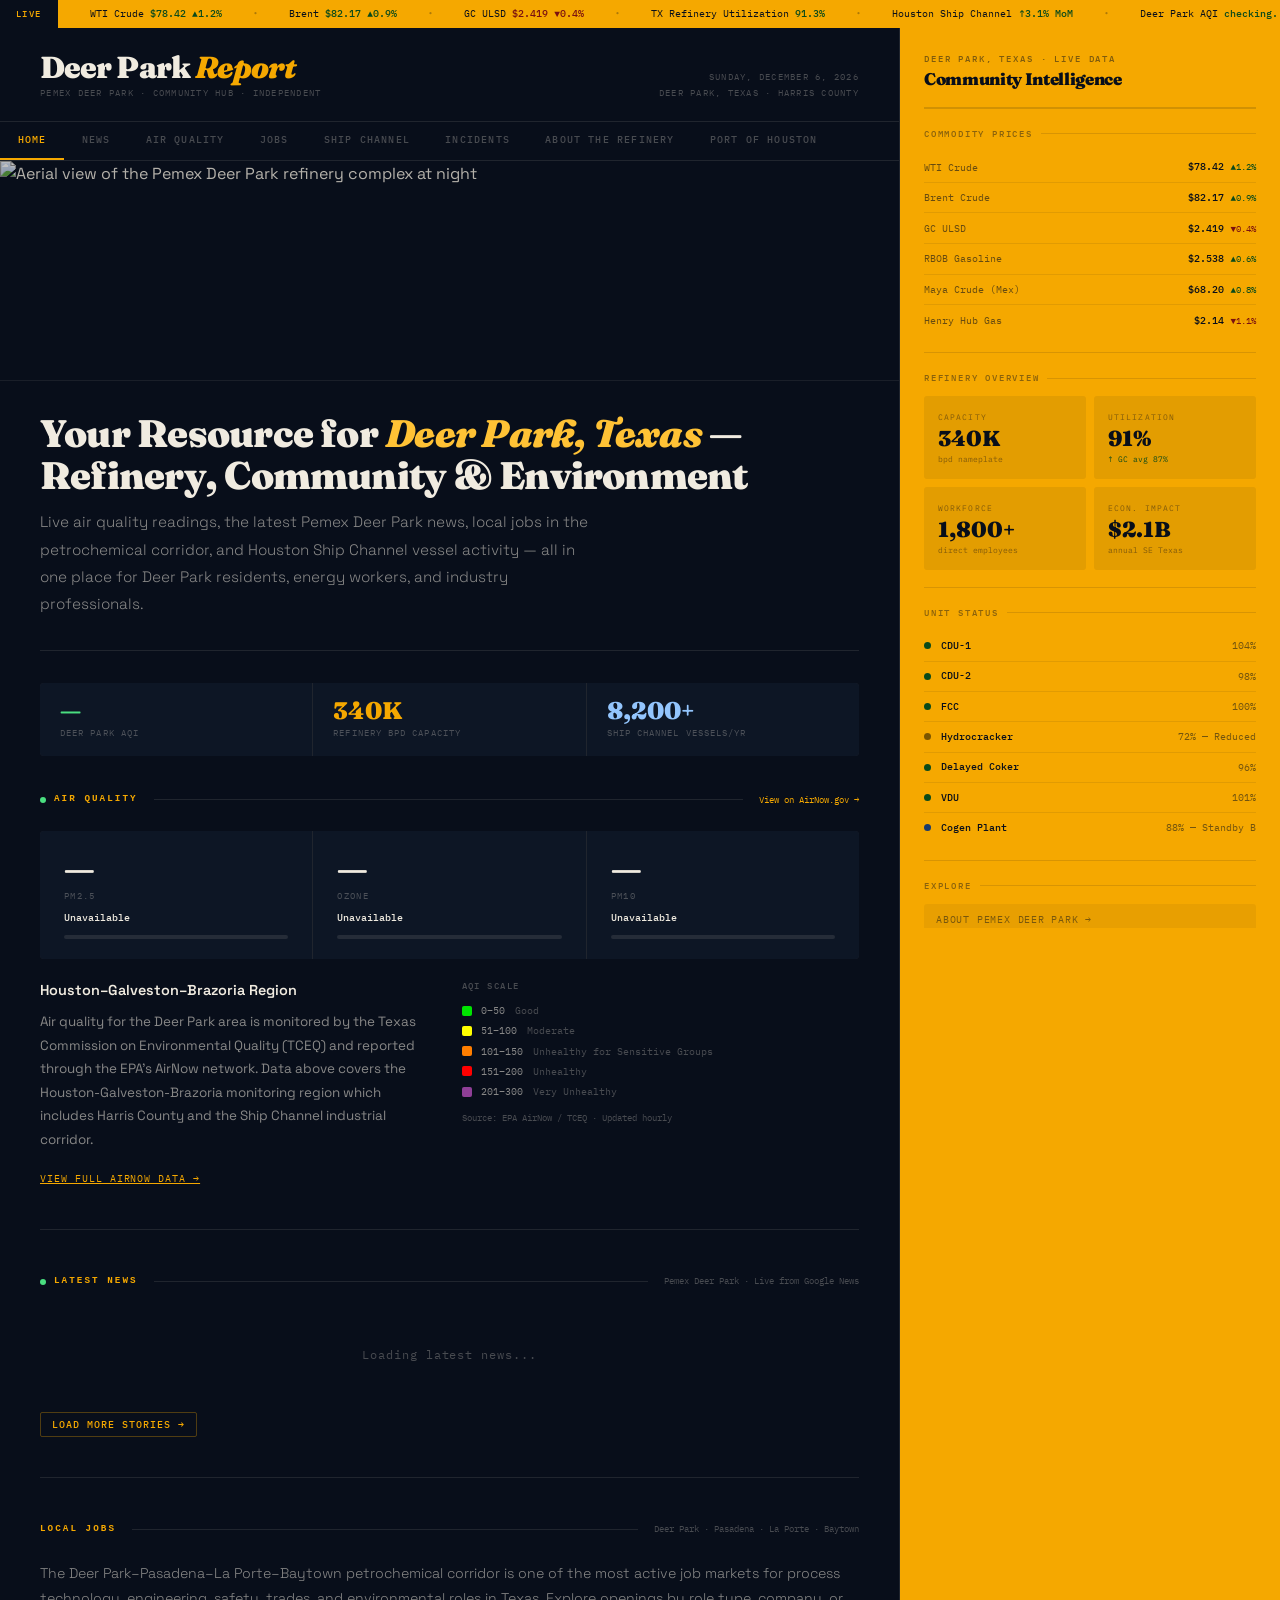
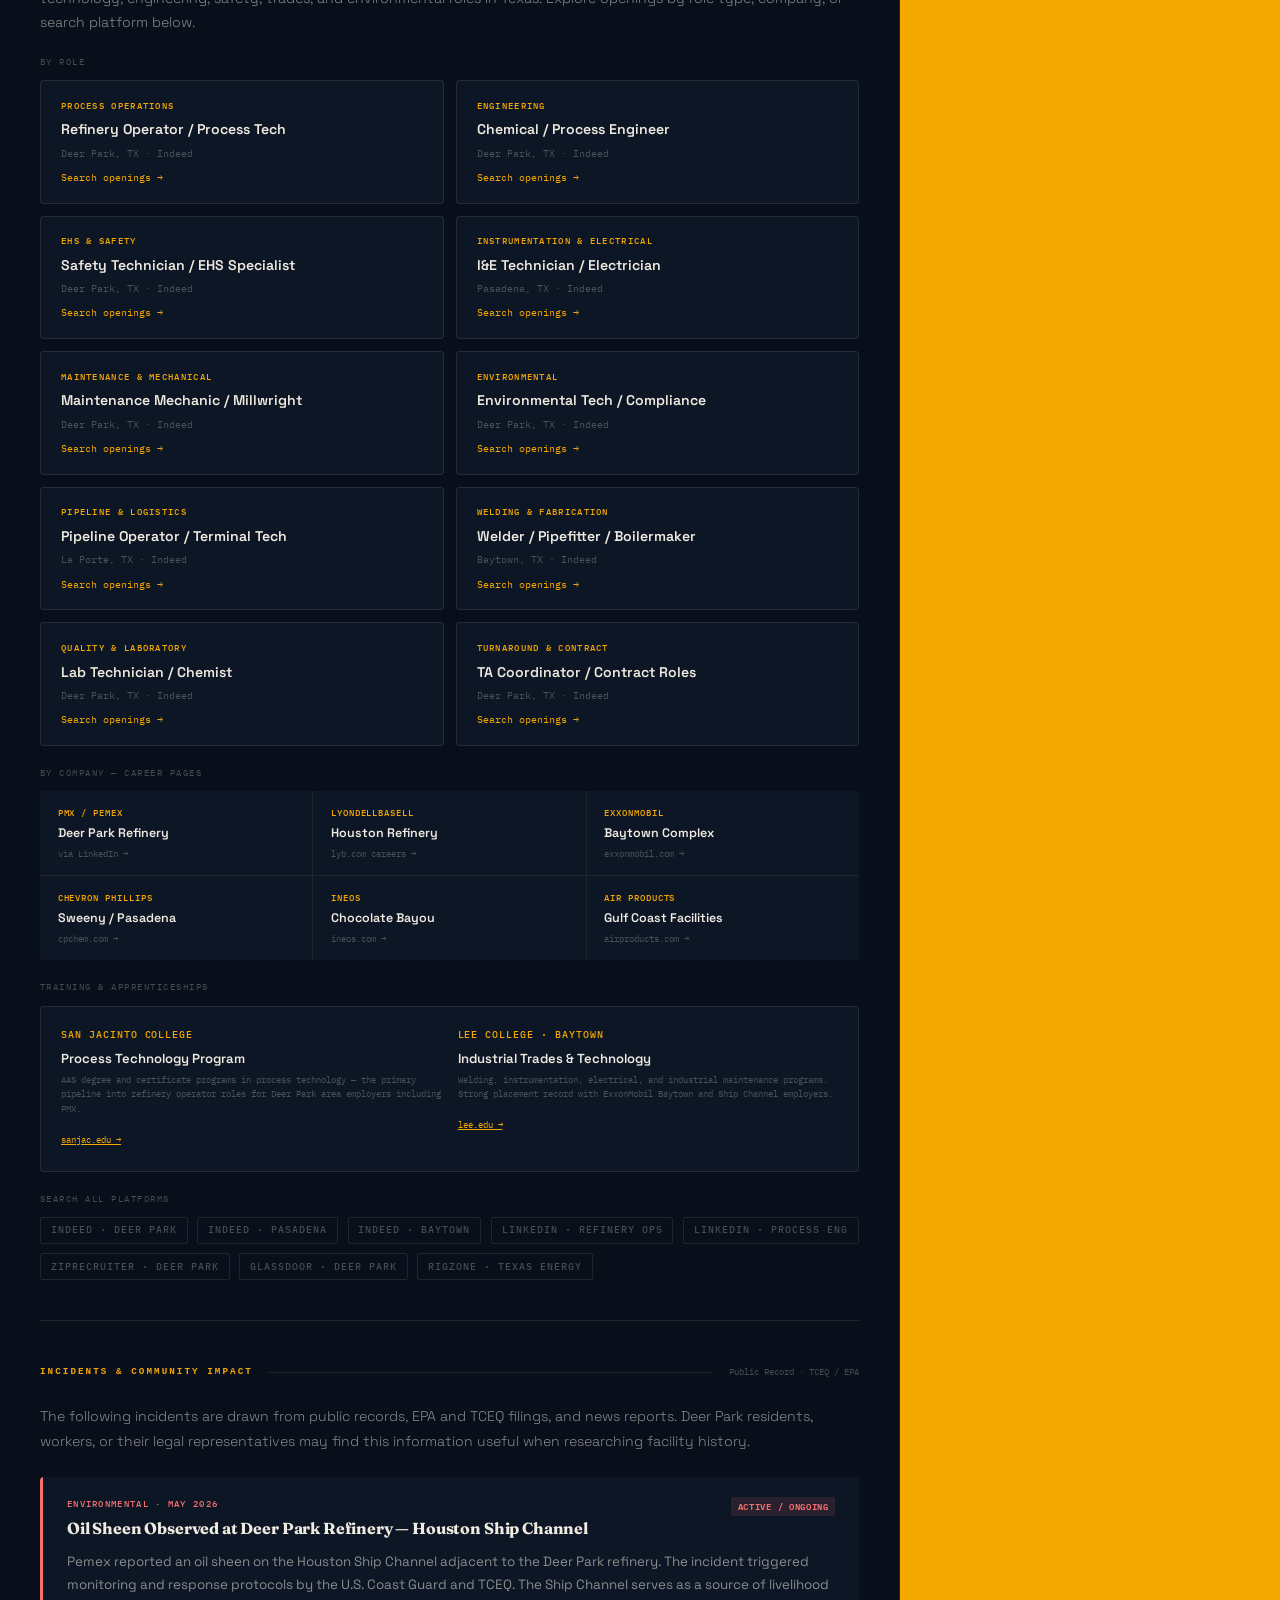
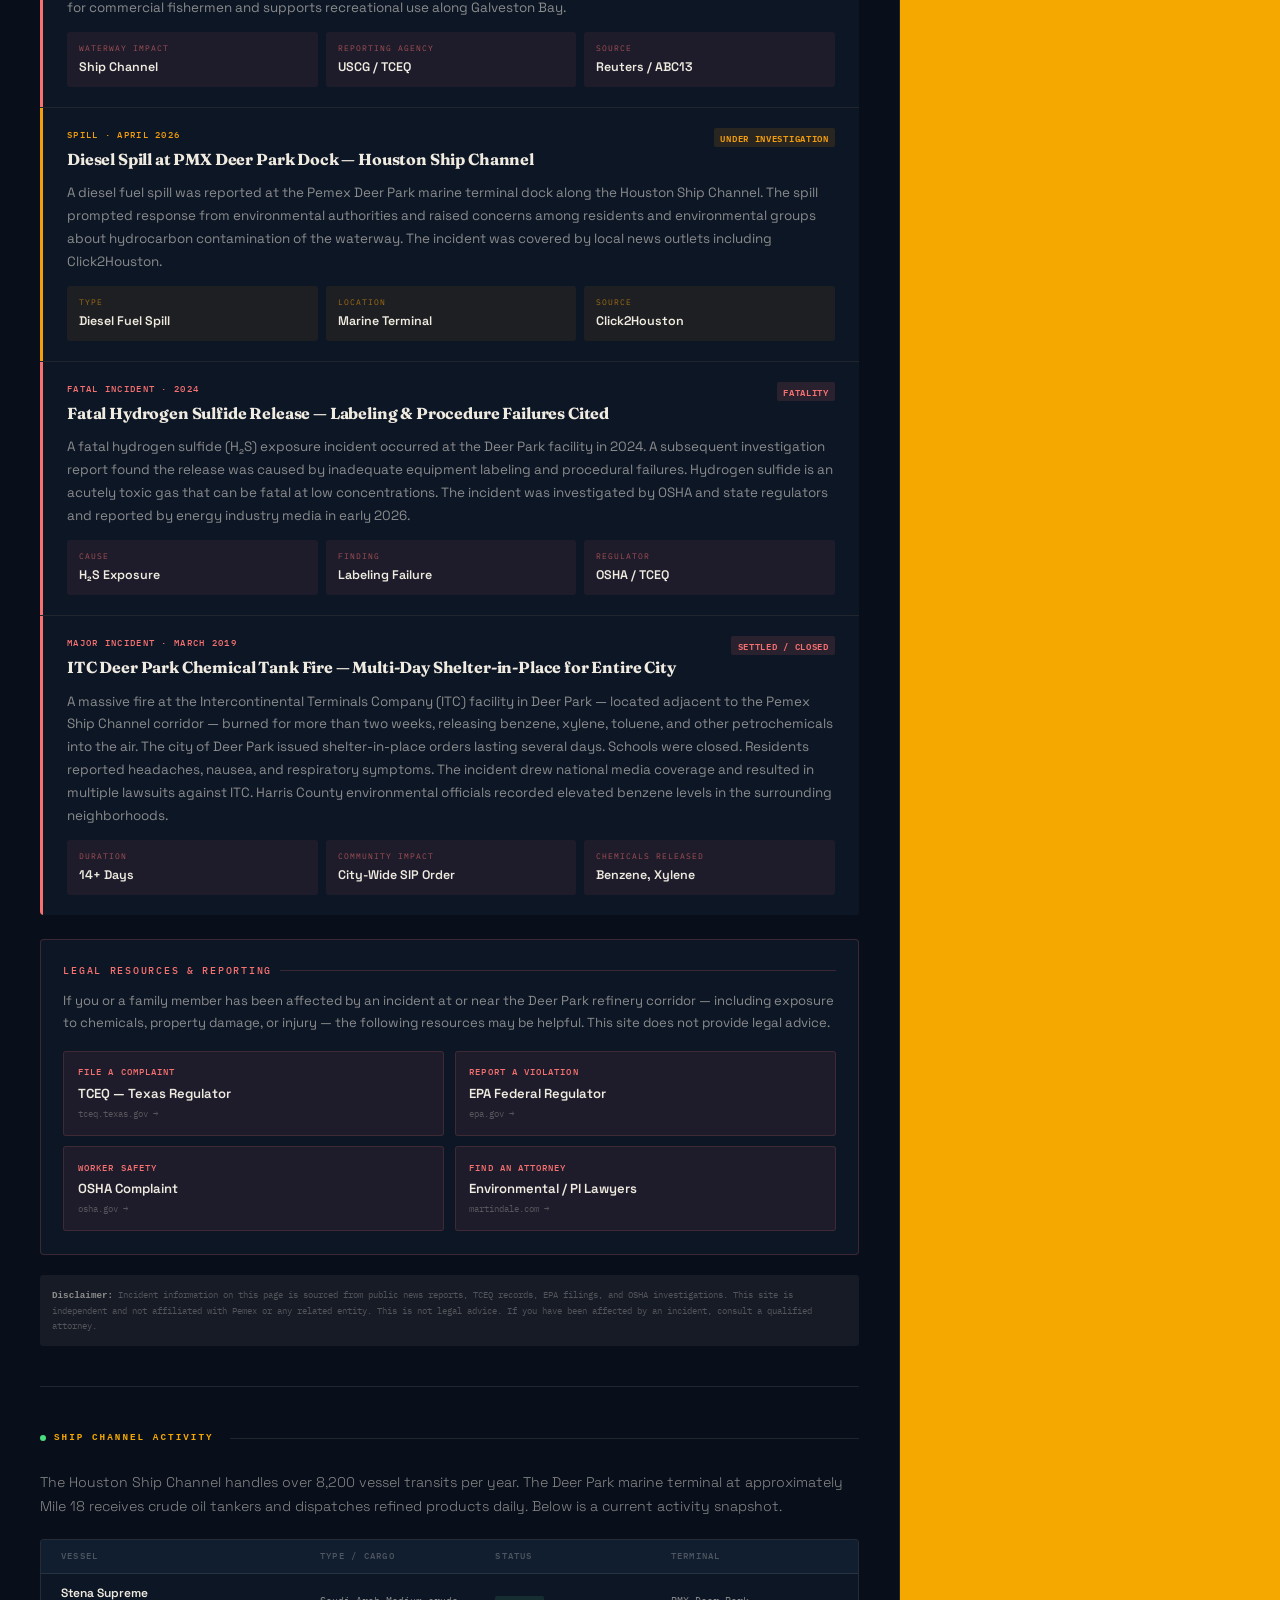
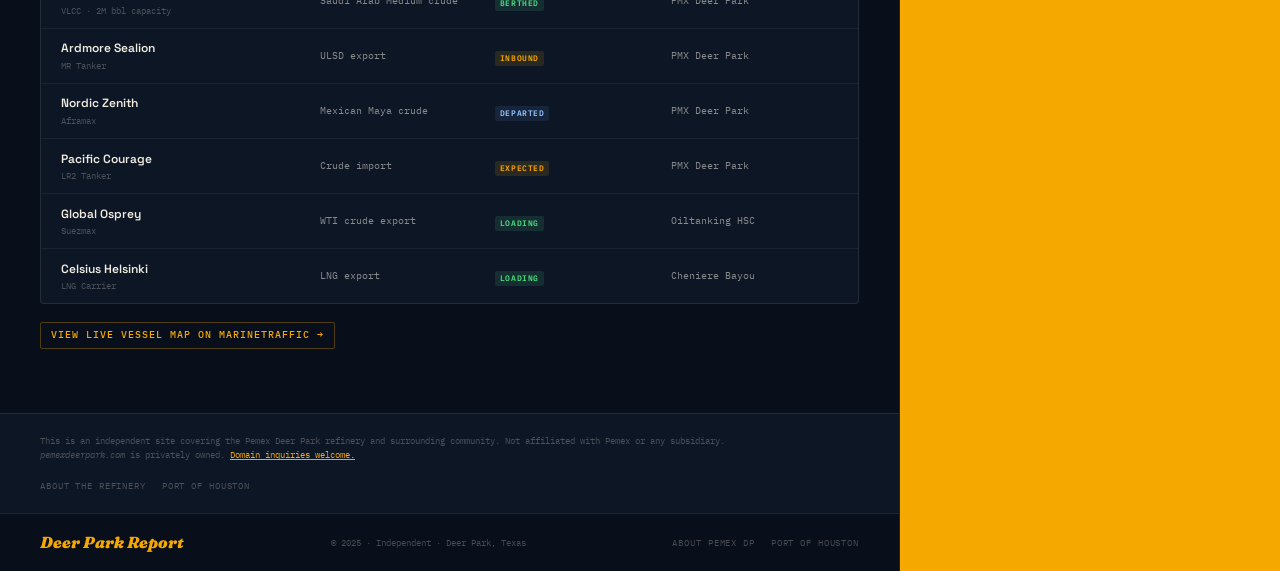
==== commit 626abab3: "Rename index-2.html to index.html" ====
--- a/index.html
+++ b/index.html
@@ -3,13 +3,46 @@
 <head>
 <meta charset="UTF-8">
 <meta name="viewport" content="width=device-width, initial-scale=1.0">
-<title>Deer Park Report — Gulf Coast Energy Intelligence</title>
-<meta name="description" content="Independent coverage of operations, environmental compliance, workforce and community impact at the Pemex Deer Park refinery, Deer Park Texas.">
-<meta name="keywords" content="Pemex Deer Park, Deer Park refinery, Houston Ship Channel, Gulf Coast refining, Texas petrochemical">
 <meta name="referrer" content="no-referrer">
+<title>Pemex Deer Park Refinery — Operations, News & Community Hub | Deer Park Report</title>
+<meta name="description" content="Independent community hub for Deer Park, Texas — live air quality, refinery news, local jobs, and Ship Channel vessel activity for the Pemex Deer Park refinery corridor.">
+<meta name="keywords" content="Pemex Deer Park, Deer Park Texas, Deer Park refinery news, Deer Park air quality, Deer Park jobs, Houston Ship Channel, Pemex Deer Park operations, PMX Deer Park">
+<meta name="robots" content="index, follow">
+<meta name="author" content="Deer Park Report">
+<link rel="canonical" href="https://www.pemexdeerpark.com/">
+<meta property="og:type" content="website">
+<meta property="og:title" content="Pemex Deer Park — Community Hub & Refinery Intelligence">
+<meta property="og:description" content="Live air quality, refinery news, local jobs and Ship Channel activity for the Deer Park, Texas community.">
+<meta property="og:url" content="https://www.pemexdeerpark.com/">
+<meta property="og:site_name" content="Deer Park Report">
+<meta property="og:image" content="https://images.pexels.com/photos/10407689/pexels-photo-10407689.jpeg?auto=compress&cs=tinysrgb&w=1200&h=630&fit=crop">
+<meta name="twitter:card" content="summary_large_image">
+<meta name="twitter:title" content="Pemex Deer Park — Community Hub & Refinery Intelligence">
+<meta name="twitter:image" content="https://images.pexels.com/photos/10407689/pexels-photo-10407689.jpeg?auto=compress&cs=tinysrgb&w=1200&h=630&fit=crop">
+<script type="application/ld+json">
+{
+  "@context":"https://schema.org",
+  "@type":"WebSite",
+  "@id":"https://www.pemexdeerpark.com/#website",
+  "url":"https://www.pemexdeerpark.com/",
+  "name":"Deer Park Report",
+  "description":"Independent community hub and energy intelligence site covering the Pemex Deer Park refinery corridor in Deer Park, Texas.",
+  "publisher":{"@type":"Organization","name":"Deer Park Report","url":"https://www.pemexdeerpark.com/"}
+}
+</script>
 <link href="https://fonts.googleapis.com/css2?family=Space+Grotesk:wght@300;400;500;600;700&family=Fraunces:ital,opsz,wght@0,9..144,300;0,9..144,700;0,9..144,900;1,9..144,700;1,9..144,900&family=IBM+Plex+Mono:wght@400;500&display=swap" rel="stylesheet">
 <style>
-:root{--navy:#080e1a;--navy2:#0d1625;--navy3:#111e30;--amber:#f5a800;--amber2:#e09600;--amber3:#ffc235;--cream:#f0ebe0;--white:#ffffff;--ink:#080e1a;--mid:rgba(240,235,224,0.55);--dim:rgba(240,235,224,0.28);--rule:rgba(240,235,224,0.1);--rule2:rgba(240,235,224,0.06);--mono:'IBM Plex Mono',monospace;--sans:'Space Grotesk',sans-serif;--serif:'Fraunces',Georgia,serif}
+:root{
+  --navy:#080e1a;--navy2:#0d1625;--navy3:#111e30;
+  --amber:#f5a800;--amber2:#e09600;--amber3:#ffc235;
+  --cream:#f0ebe0;--ink:#080e1a;
+  --mid:rgba(240,235,224,0.55);--dim:rgba(240,235,224,0.28);
+  --rule:rgba(240,235,224,0.1);--rule2:rgba(240,235,224,0.06);
+  --green:#4ade80;--red:#f87171;--blue:#93c5fd;
+  --mono:'IBM Plex Mono',monospace;
+  --sans:'Space Grotesk',sans-serif;
+  --serif:'Fraunces',Georgia,serif;
+}
 *,*::before,*::after{box-sizing:border-box;margin:0;padding:0}
 html{scroll-behavior:smooth}
 body{font-family:var(--sans);background:var(--navy);color:var(--cream);overflow-x:hidden;line-height:1.6}
@@ -21,15 +54,15 @@
 .ticker-scroll{overflow:hidden;flex:1}
 .ticker-track{display:flex;animation:tkr 55s linear infinite;white-space:nowrap}
 @keyframes tkr{from{transform:translateX(0)}to{transform:translateX(-50%)}}
-.ti{font-family:var(--mono);font-size:.6rem;letter-spacing:.04em;color:var(--ink);padding:0 2rem;display:flex;align-items:center;gap:.4rem;height:28px}
+.ti{font-family:var(--mono);font-size:.6rem;color:var(--ink);padding:0 2rem;display:flex;align-items:center;gap:.4rem;height:28px}
 .ti .up{color:#0a4a1a;font-weight:500}.ti .dn{color:#7a1010;font-weight:500}
 .ti-sep{color:rgba(8,14,26,.3)}
 
-/* SPLIT */
+/* SPLIT LAYOUT */
 .split{display:grid;grid-template-columns:1fr 380px;min-height:100vh}
-
-/* LEFT */
 .left{background:var(--navy);border-right:1px solid var(--rule);display:flex;flex-direction:column}
+
+/* LOGO BAR */
 .logo-bar{padding:1.5rem 2.5rem 1.25rem;border-bottom:1px solid var(--rule);display:flex;align-items:flex-end;justify-content:space-between}
 .pub-name{font-family:var(--serif);font-weight:900;font-size:1.9rem;line-height:1;letter-spacing:-.03em;color:var(--cream)}
 .pub-name em{font-style:italic;color:var(--amber)}
@@ -41,146 +74,107 @@
 .ln{font-family:var(--mono);font-size:.62rem;font-weight:500;letter-spacing:.12em;text-transform:uppercase;padding:.65rem 1.1rem;color:var(--dim);cursor:pointer;border-bottom:2px solid transparent;transition:color .2s,border-color .2s;white-space:nowrap;display:block}
 .ln:hover{color:var(--cream)}
 .ln.active{color:var(--amber);border-bottom-color:var(--amber)}
-a.ln{text-decoration:none}
-
+
+/* CONTENT */
 .left-content{flex:1;overflow-y:auto}
-/* Images */
-.img-banner{width:100%;height:240px;object-fit:cover;display:block;border-bottom:1px solid var(--rule);filter:brightness(.85) saturate(.9)}
-.img-inline{width:100%;height:220px;object-fit:cover;display:block;border-radius:3px;margin:1.25rem 0 .5rem;filter:brightness(.85) saturate(.9)}
-.img-caption{font-family:var(--mono);font-size:.55rem;letter-spacing:.08em;color:var(--dim);margin-bottom:1.25rem;line-height:1.5}
-.img-caption a{color:var(--dim);text-decoration:underline}
-
-/* LEAD */
-.lead{padding:2.5rem 2.5rem 2rem;border-bottom:1px solid var(--rule)}
-.story-tag{font-family:var(--mono);font-size:.58rem;font-weight:500;letter-spacing:.18em;text-transform:uppercase;color:var(--amber);margin-bottom:.75rem;display:flex;align-items:center;gap:.5rem}
-.story-tag::after{content:'';flex:1;max-width:50px;height:1px;background:var(--amber);opacity:.4}
-.lead h1{font-family:var(--serif);font-weight:900;font-size:clamp(1.7rem,3.5vw,2.6rem);line-height:1.08;letter-spacing:-.02em;color:var(--cream);margin-bottom:.9rem}
-.lead h1 em{font-style:italic;color:var(--amber3)}
-.lead-dek{font-size:1rem;font-weight:300;color:var(--mid);line-height:1.7;margin-bottom:1rem;max-width:560px}
-.lead-byline{font-family:var(--mono);font-size:.58rem;letter-spacing:.1em;color:var(--dim);padding-bottom:1.25rem;border-bottom:1px solid var(--rule2);margin-bottom:1.25rem}
-.lead-body{font-size:.93rem;color:var(--mid);line-height:1.85;column-count:2;column-gap:2rem}
-.lead-body p+p{text-indent:1.25em}
-
-/* SEC DIV */
-.sec-div{padding:1.75rem 2.5rem .5rem;display:flex;align-items:center;gap:1rem}
-.sec-div-label{font-family:var(--mono);font-size:.58rem;font-weight:500;letter-spacing:.2em;text-transform:uppercase;color:var(--amber);white-space:nowrap}
+.img-banner{width:100%;height:220px;object-fit:cover;display:block;border-bottom:1px solid var(--rule);filter:brightness(.75) saturate(.85)}
+.pad{padding:2rem 2.5rem}
+
+/* SECTION DIVIDERS */
+.sec-div{display:flex;align-items:center;gap:1rem;margin-bottom:1.5rem;padding-top:.25rem}
+.sec-div-label{font-family:var(--mono);font-size:.58rem;font-weight:700;letter-spacing:.22em;text-transform:uppercase;color:var(--amber);white-space:nowrap;display:flex;align-items:center;gap:.5rem}
 .sec-div-rule{flex:1;height:1px;background:var(--rule)}
-
-/* NEWS LIST */
-.news-list{padding:0 2.5rem 1.5rem;display:flex;flex-direction:column}
-.news-item{padding:1.25rem 0;border-bottom:1px solid var(--rule2);display:grid;grid-template-columns:auto 1fr;gap:1.25rem;align-items:start;cursor:pointer;transition:background .2s}
-.news-item:last-child{border:none}
-.news-item:hover{margin:0 -2.5rem;padding-left:2.5rem;padding-right:2.5rem;background:var(--rule2)}
-.ni-num{font-family:var(--serif);font-weight:900;font-style:italic;font-size:2rem;line-height:1;color:var(--rule);width:2.5rem;text-align:right;padding-top:.1rem}
-.ni-tag{font-family:var(--mono);font-size:.55rem;font-weight:500;letter-spacing:.16em;text-transform:uppercase;color:var(--amber);margin-bottom:.3rem}
-.ni-title{font-family:var(--serif);font-weight:700;font-size:1rem;line-height:1.3;color:var(--cream);margin-bottom:.4rem;letter-spacing:-.01em}
-.ni-body-text{font-size:.82rem;color:var(--dim);line-height:1.65}
-.ni-date{font-family:var(--mono);font-size:.55rem;letter-spacing:.08em;color:var(--dim);margin-top:.4rem}
-
-/* OPS DASHBOARD */
-.ops-wrap{padding:0 2.5rem 2.5rem}
-.ops-tabs{display:flex;gap:1px;background:var(--rule);border-radius:3px 3px 0 0;overflow:hidden;border:1px solid var(--rule);border-bottom:none}
-.otab{font-family:var(--mono);font-size:.6rem;font-weight:500;letter-spacing:.1em;text-transform:uppercase;padding:.6rem 1rem;cursor:pointer;background:var(--navy2);color:var(--dim);transition:all .2s;flex:1;text-align:center}
-.otab:hover{color:var(--cream)}
-.otab.active{background:var(--navy3);color:var(--amber)}
-.opanel{display:none;border:1px solid var(--rule);border-radius:0 0 3px 3px;background:var(--navy2)}
-.opanel.active{display:block}
-.u-table{width:100%;border-collapse:collapse}
-.u-table th{font-family:var(--mono);font-size:.55rem;font-weight:500;letter-spacing:.14em;text-transform:uppercase;color:var(--dim);text-align:left;padding:.6rem .9rem;border-bottom:1px solid var(--rule)}
-.u-table td{font-family:var(--mono);font-size:.65rem;padding:.6rem .9rem;border-bottom:1px solid var(--rule2);vertical-align:middle;color:var(--mid)}
-.u-table tr:last-child td{border:none}
-.u-table td:first-child{color:var(--cream);font-weight:500}
-.u-table tr:hover td{background:var(--rule2)}
-.spill{display:inline-flex;align-items:center;gap:.3rem;font-size:.58rem;font-weight:500;letter-spacing:.07em;padding:.18em .6em;border-radius:2px}
-.spill.on{background:rgba(74,222,128,.1);color:#4ade80}
-.spill.rd{background:rgba(245,158,11,.1);color:#f5a800}
-.spill.mt{background:rgba(96,165,250,.12);color:#93c5fd}
-.spill::before{content:'';width:4px;height:4px;border-radius:50%;background:currentColor;flex-shrink:0}
-.spill.on::before{animation:blink 2s ease infinite}
+.sec-div-live{width:6px;height:6px;border-radius:50%;background:var(--green);animation:blink 2s ease infinite;flex-shrink:0}
 @keyframes blink{0%,100%{opacity:1}50%{opacity:.2}}
-.u-bar{display:inline-flex;align-items:center;gap:.4rem}
-.u-bar-track{width:50px;height:3px;background:var(--rule);border-radius:2px;overflow:hidden}
-.u-bar-fill{height:100%;border-radius:2px;transition:width 1.4s cubic-bezier(.4,0,.2,1);width:0}
-.u-bar-fill.g{background:#4ade80}.u-bar-fill.a{background:var(--amber)}.u-bar-fill.b{background:#93c5fd}
-.cap-strip{display:grid;grid-template-columns:repeat(3,1fr);gap:1px;background:var(--rule);border-top:1px solid var(--rule)}
-.cap-cell{background:var(--navy2);padding:.9rem 1.25rem}
-.cap-lbl{font-family:var(--mono);font-size:.55rem;letter-spacing:.12em;text-transform:uppercase;color:var(--dim);margin-bottom:.25rem}
-.cap-val{font-family:var(--serif);font-weight:900;font-size:1.3rem;line-height:1}
-.cap-val.g{color:#4ade80}.cap-val.a{color:var(--amber)}
-.cap-note{font-family:var(--mono);font-size:.55rem;color:var(--dim)}
-.chart-panel{padding:1.25rem 1.5rem}
-.cp-head{display:flex;justify-content:space-between;align-items:flex-start;margin-bottom:1rem;flex-wrap:wrap;gap:.5rem}
-.cp-title{font-family:var(--sans);font-weight:600;font-size:.85rem;color:var(--cream)}
-.cp-sub{font-family:var(--mono);font-size:.58rem;color:var(--dim);margin-top:.15rem}
-.cp-legend{display:flex;gap:1rem}
-.cl-item{display:flex;align-items:center;gap:.3rem;font-family:var(--mono);font-size:.55rem;color:var(--dim)}
-.cl-dot{width:6px;height:6px;border-radius:50%;flex-shrink:0}
-.q-row{display:grid;grid-template-columns:repeat(4,1fr);gap:1px;background:var(--rule);border-top:1px solid var(--rule)}
-.q-cell{background:var(--navy2);padding:1rem 1.25rem}
-.q-lbl{font-family:var(--mono);font-size:.55rem;letter-spacing:.12em;text-transform:uppercase;color:var(--dim);margin-bottom:.3rem}
-.q-val{font-family:var(--serif);font-weight:900;font-size:1.4rem;line-height:1}
-.q-val.g{color:#4ade80}.q-val.a{color:var(--amber)}
-.q-note{font-family:var(--mono);font-size:.55rem;color:var(--dim);margin-top:.15rem}
-.env-wrap{padding:1.25rem 1.5rem}
-.env-top{display:grid;grid-template-columns:repeat(3,1fr);gap:1px;background:var(--rule);margin-bottom:1.25rem}
-.env-kpi{background:var(--navy2);padding:1rem;text-align:center}
-.ekv{font-family:var(--serif);font-weight:900;font-size:1.6rem;line-height:1}
-.ekv.g{color:#4ade80}.ekv.a{color:var(--amber)}.ekv.b{color:#93c5fd}
-.ekl{font-family:var(--mono);font-size:.55rem;letter-spacing:.1em;text-transform:uppercase;color:var(--dim);margin-top:.25rem}
-.gauge-row{display:grid;grid-template-columns:repeat(3,1fr);gap:1rem}
-.gauge-card{background:var(--navy3);border:1px solid var(--rule2);padding:1.25rem;display:flex;flex-direction:column;align-items:center;gap:.6rem;border-radius:4px}
-.g-svg{position:relative;width:88px;height:88px}
-.g-svg svg{transform:rotate(-90deg)}
-.gtrack{fill:none;stroke:var(--rule);stroke-width:7}
-.gfill{fill:none;stroke-width:7;stroke-linecap:round;stroke-dasharray:239;stroke-dashoffset:239;transition:stroke-dashoffset 1.8s cubic-bezier(.4,0,.2,1)}
-.g-center{position:absolute;inset:0;display:flex;flex-direction:column;align-items:center;justify-content:center}
-.g-pct{font-family:var(--serif);font-weight:900;font-size:1.1rem;line-height:1}
-.g-unit{font-family:var(--mono);font-size:.48rem;letter-spacing:.1em;text-transform:uppercase;color:var(--dim)}
-.g-lbl{font-family:var(--mono);font-size:.58rem;font-weight:500;letter-spacing:.08em;text-transform:uppercase;color:var(--mid);text-align:center;line-height:1.4}
-.g-tgt{font-family:var(--mono);font-size:.55rem;color:var(--dim)}
-.lg-wrap{padding:1.25rem 1.5rem;display:grid;grid-template-columns:1fr 1fr;gap:1rem}
-.lg-card{background:var(--navy3);border:1px solid var(--rule2);border-radius:4px;overflow:hidden}
-.lg-hd{background:var(--navy2);padding:.6rem 1rem;border-bottom:1px solid var(--rule2);display:flex;justify-content:space-between}
-.lg-hd-t{font-family:var(--mono);font-size:.58rem;font-weight:500;letter-spacing:.12em;text-transform:uppercase;color:var(--mid)}
-.lg-hd-d{font-family:var(--mono);font-size:.52rem;color:var(--dim)}
-.lg-row{display:flex;justify-content:space-between;align-items:center;padding:.5rem 1rem;border-bottom:1px solid var(--rule2);font-family:var(--mono);font-size:.62rem}
-.lg-row:last-child{border:none}
-.lg-row .lbl{color:var(--dim)}.lg-row .val{font-weight:500}
-.lg-row .val.g{color:#4ade80}.lg-row .val.b{color:#93c5fd}.lg-row .val.d{color:var(--dim);font-weight:400}
-.vessel-row{display:grid;grid-template-columns:1fr auto;gap:.5rem;padding:.55rem 1rem;border-bottom:1px solid var(--rule2);align-items:center}
-.vessel-row:last-child{border:none}
-.vname{font-family:var(--sans);font-weight:600;font-size:.7rem;color:var(--cream)}
-.vtype{font-family:var(--mono);font-size:.55rem;color:var(--dim)}
-.vbadge{font-family:var(--mono);font-size:.52rem;font-weight:500;letter-spacing:.07em;text-transform:uppercase;padding:.18em .55em;border-radius:2px}
-.vbadge.in{background:rgba(74,222,128,.12);color:#4ade80}
+
+/* HERO INTRO */
+.hero-intro{margin-bottom:2rem;padding-bottom:2rem;border-bottom:1px solid var(--rule)}
+.hero-intro h1{font-family:var(--serif);font-weight:900;font-size:clamp(1.5rem,3.5vw,2.4rem);line-height:1.08;letter-spacing:-.02em;color:var(--cream);margin-bottom:.75rem}
+.hero-intro h1 em{font-style:italic;color:var(--amber3)}
+.hero-intro p{font-size:.95rem;font-weight:300;color:var(--mid);line-height:1.8;max-width:560px}
+
+/* QUICK STATS ROW */
+.quick-stats{display:grid;grid-template-columns:repeat(3,1fr);gap:1px;background:var(--rule);border-radius:4px;overflow:hidden;margin-bottom:2rem}
+.qs{background:var(--navy2);padding:1rem 1.25rem;transition:background .2s}
+.qs:hover{background:var(--navy3)}
+.qs-val{font-family:var(--serif);font-weight:900;font-size:1.5rem;line-height:1;margin-bottom:.2rem}
+.qs-val.g{color:var(--green)}.qs-val.a{color:var(--amber)}.qs-val.b{color:var(--blue)}.qs-val.r{color:var(--red)}
+.qs-lbl{font-family:var(--mono);font-size:.56rem;letter-spacing:.12em;text-transform:uppercase;color:var(--dim)}
+
+/* AQI CARDS */
+.aqi-card{background:var(--navy2);padding:1.25rem 1.5rem;transition:background .2s}
+.aqi-card:hover{background:var(--navy3)}
+.aqi-card-val{font-family:var(--serif);font-weight:900;font-size:2.2rem;line-height:1;color:var(--cream);margin-bottom:.2rem}
+.aqi-card-param{font-family:var(--mono);font-size:.58rem;letter-spacing:.14em;text-transform:uppercase;color:var(--dim);margin-bottom:.3rem}
+.aqi-card-cat{font-family:var(--mono);font-size:.65rem;font-weight:500;margin-bottom:.6rem}
+.aqi-card-bar{height:4px;background:var(--rule);border-radius:2px;overflow:hidden}
+.aqi-card-fill{height:100%;border-radius:2px;transition:width 1.2s ease;width:0}
+
+/* AIR QUALITY */
+.aqi-section{margin-bottom:2.5rem;padding-bottom:2.5rem;border-bottom:1px solid var(--rule)}
+
+/* NEWS FEED */
+.news-section{margin-bottom:2.5rem;padding-bottom:2.5rem;border-bottom:1px solid var(--rule)}
+.news-feed{display:flex;flex-direction:column;gap:0}
+.news-card{padding:1rem 0;border-bottom:1px solid var(--rule2);display:grid;grid-template-columns:auto 1fr;gap:1rem;cursor:pointer;transition:background .15s}
+.news-card:last-child{border:none}
+.news-card:hover{margin:0 -2.5rem;padding-left:2.5rem;padding-right:2.5rem;background:var(--rule2)}
+.nc-num{font-family:var(--serif);font-weight:900;font-style:italic;font-size:1.8rem;line-height:1;color:rgba(245,168,0,.2);width:2.2rem;text-align:right;padding-top:.1rem;flex-shrink:0}
+.nc-source{font-family:var(--mono);font-size:.55rem;font-weight:500;letter-spacing:.14em;text-transform:uppercase;color:var(--amber);margin-bottom:.25rem;display:flex;align-items:center;gap:.4rem}
+.nc-title{font-family:var(--serif);font-weight:700;font-size:.97rem;line-height:1.3;color:var(--cream);margin-bottom:.3rem;letter-spacing:-.01em}
+.nc-date{font-family:var(--mono);font-size:.55rem;color:var(--dim);letter-spacing:.06em}
+.nc-loading{font-family:var(--mono);font-size:.75rem;color:var(--dim);padding:2rem;text-align:center;letter-spacing:.08em}
+.nc-error{font-family:var(--mono);font-size:.7rem;color:var(--dim);padding:1.5rem;text-align:center;background:var(--navy2);border-radius:4px;border:1px solid var(--rule)}
+.news-more-btn{display:inline-flex;align-items:center;gap:.5rem;font-family:var(--mono);font-size:.62rem;font-weight:500;letter-spacing:.1em;text-transform:uppercase;color:var(--amber);border:1px solid rgba(245,168,0,.3);padding:.5em 1.1em;border-radius:2px;margin-top:1rem;transition:background .2s;cursor:pointer;background:none}
+.news-more-btn:hover{background:rgba(245,168,0,.07)}
+
+/* JOBS */
+.jobs-section{margin-bottom:2.5rem;padding-bottom:2.5rem;border-bottom:1px solid var(--rule)}
+.jobs-intro{font-size:.88rem;color:var(--mid);line-height:1.75;margin-bottom:1.25rem;font-weight:300}
+.job-links{display:grid;grid-template-columns:1fr 1fr;gap:.75rem;margin-bottom:1.25rem}
+.job-link{background:var(--navy2);border:1px solid var(--rule);border-radius:4px;padding:1.1rem 1.25rem;display:flex;flex-direction:column;gap:.3rem;cursor:pointer;transition:background .2s,border-color .2s;text-decoration:none}
+.job-link:hover{background:var(--navy3);border-color:rgba(245,168,0,.3)}
+.jl-company{font-family:var(--mono);font-size:.58rem;font-weight:500;letter-spacing:.14em;text-transform:uppercase;color:var(--amber)}
+.jl-role{font-family:var(--sans);font-weight:600;font-size:.88rem;color:var(--cream)}
+.jl-detail{font-family:var(--mono);font-size:.6rem;color:var(--dim)}
+.jl-arrow{font-family:var(--mono);font-size:.6rem;color:var(--amber);margin-top:.25rem}
+.jobs-search-links{display:flex;flex-wrap:wrap;gap:.6rem}
+.jsl{font-family:var(--mono);font-size:.62rem;font-weight:500;letter-spacing:.1em;text-transform:uppercase;padding:.45em 1em;border:1px solid var(--rule);border-radius:2px;color:var(--dim);transition:all .2s;cursor:pointer}
+.jsl:hover{color:var(--amber);border-color:rgba(245,168,0,.4)}
+
+/* VESSEL TRACKER */
+.vessel-section{margin-bottom:2rem}
+.vessel-intro{font-size:.88rem;color:var(--mid);line-height:1.75;margin-bottom:1.25rem;font-weight:300}
+.vessel-board{background:var(--navy2);border:1px solid var(--rule);border-radius:4px;overflow:hidden;margin-bottom:1rem}
+.vb-head{background:var(--navy3);padding:.6rem 1.25rem;display:grid;grid-template-columns:1.5fr 1fr 1fr 1fr;gap:.5rem;border-bottom:1px solid var(--rule)}
+.vb-head span{font-family:var(--mono);font-size:.55rem;font-weight:500;letter-spacing:.14em;text-transform:uppercase;color:var(--dim)}
+.vb-row{display:grid;grid-template-columns:1.5fr 1fr 1fr 1fr;gap:.5rem;padding:.65rem 1.25rem;border-bottom:1px solid var(--rule2);transition:background .15s;align-items:center}
+.vb-row:last-child{border:none}
+.vb-row:hover{background:var(--navy3)}
+.vb-name{font-family:var(--sans);font-weight:600;font-size:.75rem;color:var(--cream)}
+.vb-type{font-family:var(--mono);font-size:.55rem;color:var(--dim)}
+.vb-val{font-family:var(--mono);font-size:.62rem;color:var(--mid)}
+.vbadge{font-family:var(--mono);font-size:.52rem;font-weight:600;letter-spacing:.07em;text-transform:uppercase;padding:.18em .55em;border-radius:2px}
+.vbadge.in{background:rgba(74,222,128,.12);color:var(--green)}
 .vbadge.ex{background:rgba(245,168,0,.12);color:var(--amber)}
-.vbadge.dp{background:rgba(96,165,250,.1);color:#93c5fd}
-
-/* ABOUT */
-.about-wrap{padding:2rem 2.5rem;border-top:1px solid var(--rule)}
-.about-grid{display:grid;grid-template-columns:1fr 1fr;gap:2.5rem}
-.about-lbl{font-family:var(--mono);font-size:.58rem;font-weight:500;letter-spacing:.18em;text-transform:uppercase;color:var(--dim);border-bottom:1px solid var(--rule);padding-bottom:.5rem;margin-bottom:.85rem}
-.about-text{font-size:.85rem;color:var(--mid);line-height:1.8;font-weight:300}
-.about-text em{font-style:italic;color:var(--cream)}
-.cf{display:flex;flex-direction:column;gap:.6rem}
-.cf label{font-family:var(--mono);font-size:.55rem;letter-spacing:.15em;text-transform:uppercase;color:var(--dim);display:block;margin-bottom:.25rem}
-.cf input,.cf textarea{background:rgba(255,255,255,.05);border:1px solid var(--rule);color:var(--cream);font-family:var(--sans);font-size:.82rem;font-weight:300;padding:.6em .85em;outline:none;width:100%;transition:border-color .2s}
-.cf input::placeholder,.cf textarea::placeholder{color:var(--dim)}
-.cf input:focus,.cf textarea:focus{border-color:rgba(245,168,0,.5)}
-.cf textarea{resize:vertical;min-height:70px}
-.cf-btn{background:var(--amber);color:var(--ink);font-family:var(--mono);font-weight:500;font-size:.62rem;letter-spacing:.12em;text-transform:uppercase;border:none;padding:.75em 1.5em;cursor:pointer;transition:background .2s;align-self:flex-start;margin-top:.15rem}
-.cf-btn:hover{background:var(--amber3)}
-#cf-ok{display:none;font-family:var(--mono);font-size:.68rem;color:#4ade80;margin-top:.5rem}
-
-/* FOOTER */
+.vbadge.dp{background:rgba(96,165,250,.1);color:var(--blue)}
+.vessel-live-link{display:inline-flex;align-items:center;gap:.5rem;font-family:var(--mono);font-size:.62rem;font-weight:500;letter-spacing:.1em;text-transform:uppercase;color:var(--amber);border:1px solid rgba(245,168,0,.3);padding:.45em 1em;border-radius:2px;transition:background .2s}
+.vessel-live-link:hover{background:rgba(245,168,0,.07)}
+
+/* ABOUT FOOTER STRIP */
+.about-strip{background:var(--navy2);border-top:1px solid var(--rule);padding:1.25rem 2.5rem;display:flex;align-items:center;justify-content:space-between;flex-wrap:wrap;gap:1rem}
+.as-text{font-family:var(--mono);font-size:.58rem;color:var(--dim);line-height:1.6}
+.as-text a{color:var(--amber);text-decoration:underline}
+
+/* LEFT FOOTER */
 .left-footer{padding:1rem 2.5rem;border-top:1px solid var(--rule);display:flex;justify-content:space-between;align-items:center;flex-wrap:wrap;gap:.75rem}
 .lf-brand{font-family:var(--serif);font-weight:900;font-style:italic;font-size:1rem;color:var(--amber)}
-.lf-copy{font-family:var(--mono);font-size:.55rem;letter-spacing:.05em;color:var(--dim)}
+.lf-copy{font-family:var(--mono);font-size:.55rem;color:var(--dim)}
 .lf-links{display:flex;gap:1rem}
 .lf-links a{font-family:var(--mono);font-size:.55rem;letter-spacing:.1em;text-transform:uppercase;color:var(--dim);transition:color .2s}
 .lf-links a:hover{color:var(--cream)}
 
-/* RIGHT */
+/* RIGHT PANEL */
 .right{background:var(--amber);position:relative}
 .right-sticky{position:sticky;top:0;height:100vh;overflow-y:auto;display:flex;flex-direction:column;padding:1.5rem;gap:0;scrollbar-width:none}
 .right-sticky::-webkit-scrollbar{display:none}
@@ -204,17 +198,16 @@
 .kt-sub{font-family:var(--mono);font-size:.52rem;color:rgba(8,14,26,.45)}
 .kt-sub .good{color:#0a4a1a}
 .unit-mini{display:flex;flex-direction:column}
-.um-row{display:flex;align-items:center;gap:.6rem;padding:.45rem 0;border-bottom:1px solid rgba(8,14,26,.08)}
+.um-row{display:flex;align-items:center;gap:.6rem;padding:.42rem 0;border-bottom:1px solid rgba(8,14,26,.08)}
 .um-row:last-child{border:none}
 .um-dot{width:7px;height:7px;border-radius:50%;flex-shrink:0}
-.um-dot.on{background:#0a4a1a}.um-dot.rd{background:#7a5500}.um-dot.mt{background:#1a3a6b}
-.um-dot.on-anim{animation:blink 2.5s ease infinite}
+.um-dot.on{background:#0a4a1a;animation:blink 2.5s ease infinite}
+.um-dot.rd{background:#7a5500}.um-dot.mt{background:#1a3a6b}
 .um-name{font-family:var(--mono);font-size:.62rem;color:var(--ink);flex:1;font-weight:500}
 .um-pct{font-family:var(--mono);font-size:.6rem;color:rgba(8,14,26,.55)}
-.safety-row{display:flex;justify-content:space-between;align-items:baseline;padding:.4rem 0;border-bottom:1px solid rgba(8,14,26,.08)}
-.safety-row:last-child{border:none}
-.sr-lbl{font-family:var(--mono);font-size:.6rem;color:rgba(8,14,26,.55)}
-.sr-val{font-family:var(--serif);font-weight:900;font-size:1rem;color:var(--ink)}
+.rp-nav{display:flex;flex-direction:column;gap:.35rem}
+.rp-nav-link{display:flex;align-items:center;gap:.5rem;font-family:var(--mono);font-size:.62rem;letter-spacing:.08em;text-transform:uppercase;color:rgba(8,14,26,.5);padding:.5rem .75rem;background:rgba(8,14,26,.05);border-radius:3px;transition:background .2s}
+.rp-nav-link:hover{background:rgba(8,14,26,.12);color:var(--ink)}
 .domain-note{background:rgba(8,14,26,.07);border-radius:3px;padding:.85rem;margin-top:auto}
 .dn-lbl{font-family:var(--mono);font-size:.52rem;font-weight:500;letter-spacing:.14em;text-transform:uppercase;color:rgba(8,14,26,.4);margin-bottom:.35rem}
 .dn-text{font-family:var(--mono);font-size:.6rem;color:rgba(8,14,26,.55);line-height:1.6}
@@ -226,14 +219,31 @@
 .reveal:nth-child(2){transition-delay:.07s}
 .reveal:nth-child(3){transition-delay:.14s}
 .reveal:nth-child(4){transition-delay:.21s}
-.reveal:nth-child(5){transition-delay:.28s}
 
 /* RESPONSIVE */
-@media(max-width:900px){.split{grid-template-columns:1fr}.right{display:none}.lead-body{column-count:1}.lg-wrap{grid-template-columns:1fr}.about-grid{grid-template-columns:1fr}}
-@media(max-width:600px){.logo-bar{padding:1.25rem 1.25rem 1rem;flex-direction:column;align-items:flex-start;gap:.35rem}.lead,.news-list,.ops-wrap,.about-wrap,.sec-div{padding-left:1.25rem;padding-right:1.25rem}.left-footer{padding-left:1.25rem;padding-right:1.25rem}.pub-name{font-size:1.5rem}.q-row{grid-template-columns:1fr 1fr}.gauge-row,.env-top{grid-template-columns:1fr}.img-banner{height:170px}.img-inline{height:160px !important}}
+@media(max-width:900px){
+  .split{grid-template-columns:1fr}
+  .right{display:none}
+  .aqi-cards-grid{grid-template-columns:1fr 1fr}
+  .job-links{grid-template-columns:1fr}
+  .vb-head,.vb-row{grid-template-columns:1.5fr 1fr 1fr}
+}
+@media(max-width:600px){
+  .logo-bar{padding:1.25rem;flex-direction:column;align-items:flex-start;gap:.35rem}
+  .pub-name{font-size:1.5rem}
+  .pad{padding:1.5rem 1.25rem}
+  .news-card:hover{margin:0 -1.25rem;padding-left:1.25rem;padding-right:1.25rem}
+  .quick-stats{grid-template-columns:1fr 1fr}
+  .img-banner{height:170px}
+  .left-footer,.about-strip{padding-left:1.25rem;padding-right:1.25rem}
+  .vb-head,.vb-row{grid-template-columns:1.5fr 1fr}
+  .vb-head span:nth-child(3),.vb-row .vb-val:nth-child(3){display:none}
+}
 </style>
 </head>
 <body>
+
+<!-- TICKER -->
 <div class="ticker">
   <div class="ticker-lbl">Live</div>
   <div class="ticker-scroll">
@@ -241,210 +251,517 @@
       <span class="ti">WTI Crude <span class="up">$78.42 ▲1.2%</span></span><span class="ti-sep">·</span>
       <span class="ti">Brent <span class="up">$82.17 ▲0.9%</span></span><span class="ti-sep">·</span>
       <span class="ti">GC ULSD <span class="dn">$2.419 ▼0.4%</span></span><span class="ti-sep">·</span>
-      <span class="ti">Henry Hub <span class="dn">$2.14 ▼1.1%</span></span><span class="ti-sep">·</span>
       <span class="ti">TX Refinery Utilization <span class="up">91.3%</span></span><span class="ti-sep">·</span>
       <span class="ti">Houston Ship Channel <span class="up">↑3.1% MoM</span></span><span class="ti-sep">·</span>
-      <span class="ti">Deer Park AQI <span class="up">42 — Good</span></span><span class="ti-sep">·</span>
+      <span class="ti">Deer Park AQI <span class="up">checking...</span></span><span class="ti-sep">·</span>
       <span class="ti">Harris Co. Energy Jobs <span class="up">+2,400 YTD</span></span><span class="ti-sep">·</span>
+      <span class="ti">Henry Hub <span class="dn">$2.14 ▼1.1%</span></span><span class="ti-sep">·</span>
       <span class="ti">WTI Crude <span class="up">$78.42 ▲1.2%</span></span><span class="ti-sep">·</span>
       <span class="ti">Brent <span class="up">$82.17 ▲0.9%</span></span><span class="ti-sep">·</span>
       <span class="ti">GC ULSD <span class="dn">$2.419 ▼0.4%</span></span><span class="ti-sep">·</span>
-      <span class="ti">Henry Hub <span class="dn">$2.14 ▼1.1%</span></span><span class="ti-sep">·</span>
       <span class="ti">TX Refinery Utilization <span class="up">91.3%</span></span><span class="ti-sep">·</span>
       <span class="ti">Houston Ship Channel <span class="up">↑3.1% MoM</span></span><span class="ti-sep">·</span>
-      <span class="ti">Deer Park AQI <span class="up">42 — Good</span></span><span class="ti-sep">·</span>
+      <span class="ti">Deer Park AQI <span class="up">checking...</span></span><span class="ti-sep">·</span>
       <span class="ti">Harris Co. Energy Jobs <span class="up">+2,400 YTD</span></span><span class="ti-sep">·</span>
+      <span class="ti">Henry Hub <span class="dn">$2.14 ▼1.1%</span></span><span class="ti-sep">·</span>
     </div>
   </div>
 </div>
 
 <div class="split">
+
+  <!-- ══ LEFT ══ -->
   <div class="left">
+
     <div class="logo-bar">
       <div>
         <div class="pub-name">Deer Park <em>Report</em></div>
-        <div style="font-family:var(--mono);font-size:.56rem;letter-spacing:.14em;text-transform:uppercase;color:var(--dim);margin-top:.25rem">Gulf Coast Energy Intelligence · Independent</div>
+        <div style="font-family:var(--mono);font-size:.56rem;letter-spacing:.14em;text-transform:uppercase;color:var(--dim);margin-top:.25rem">Pemex Deer Park · Community Hub · Independent</div>
       </div>
-      <div class="pub-meta">Friday, Apr 25 2025<br>Deer Park, Texas<br>Vol. IV · Issue 16</div>
+      <div class="pub-meta" id="current-date">Deer Park, Texas<br>Harris County</div>
     </div>
+
     <div class="left-nav">
-      <span class="ln active">Top Stories</span>
-      <span class="ln" onclick="showSection('ops')">Operations</span>
-      <a class="ln" href="about-pemex.html">About Pemex Deer Park</a>
+      <span class="ln active">Home</span>
+      <span class="ln" onclick="document.getElementById('sec-news').scrollIntoView({behavior:'smooth'})">News</span>
+      <span class="ln" onclick="document.getElementById('sec-aqi').scrollIntoView({behavior:'smooth'})">Air Quality</span>
+      <span class="ln" onclick="document.getElementById('sec-jobs').scrollIntoView({behavior:'smooth'})">Jobs</span>
+      <span class="ln" onclick="document.getElementById('sec-vessels').scrollIntoView({behavior:'smooth'})">Ship Channel</span>
+      <span class="ln" onclick="document.getElementById('sec-incidents').scrollIntoView({behavior:'smooth'})">Incidents</span>
+      <a class="ln" href="about-pemex.html">About the Refinery</a>
       <a class="ln" href="houston.html">Port of Houston</a>
-      <span class="ln" onclick="showSection('about')" style="margin-left:auto">About / Contact</span>
     </div>
+
     <div class="left-content">
-      <img class="img-banner" src="https://images.pexels.com/photos/10407689/pexels-photo-10407689.jpeg?auto=compress&cs=tinysrgb&w=1200&h=480&fit=crop" alt="Aerial view of an oil refinery complex illuminated at night" referrerpolicy="no-referrer" loading="lazy">
-
-      <div class="lead reveal" id="sec-news">
-        <div class="story-tag">Lead Story · Operations</div>
-        <h1>Pemex Completes <em>$380M Overhaul</em> at Deer Park — Largest Turnaround in a Decade</h1>
-        <p class="lead-dek">The Deer Park facility emerges from its most extensive scheduled maintenance cycle in ten years, signalling a deepened long-term commitment by Pemex on the Gulf Coast.</p>
-        <div class="lead-byline">Staff Report &nbsp;·&nbsp; March 18, 2025 &nbsp;·&nbsp; Deer Park, Harris County, Texas</div>
-        <div class="lead-body">
-          <p>The Pemex Deer Park refinery has successfully completed a comprehensive $380 million reliability turnaround, upgrading key atmospheric distillation units, catalytic cracking infrastructure, and environmental control systems across the 340,000 barrel-per-day facility on the Houston Ship Channel.</p>
-          <p>The investment is expected to extend operational reliability well into the next decade while improving per-barrel margins and reducing emissions intensity. Industry analysts describe it as the most significant capital deployment at the site since Pemex's full acquisition of the facility.</p>
-          <p>The turnaround, which temporarily reduced throughput during Q3 2024, has concluded with refinery utilization returning to above 91 percent of nameplate capacity, according to pipeline flow data reviewed by this publication.</p>
-          <p>The scale of the investment underscores Pemex's strategic commitment to the Deer Park asset as a cornerstone of its North American downstream portfolio — a signal that carries particular weight given ongoing restructuring pressures in its Mexican upstream operations.</p>
+
+      <!-- HERO IMAGE -->
+      <img class="img-banner" src="https://images.pexels.com/photos/10407689/pexels-photo-10407689.jpeg?auto=compress&cs=tinysrgb&w=1200&h=440&fit=crop" alt="Aerial view of the Pemex Deer Park refinery complex at night" referrerpolicy="no-referrer" loading="lazy">
+
+      <div class="pad">
+
+        <!-- INTRO -->
+        <div class="hero-intro reveal">
+          <h1>Your Resource for <em>Deer Park, Texas</em> — Refinery, Community & Environment</h1>
+          <p>Live air quality readings, the latest Pemex Deer Park news, local jobs in the petrochemical corridor, and Houston Ship Channel vessel activity — all in one place for Deer Park residents, energy workers, and industry professionals.</p>
+        </div>
+
+        <!-- QUICK STATS -->
+        <div class="quick-stats reveal">
+          <div class="qs">
+            <div class="qs-val g" id="qs-aqi">—</div>
+            <div class="qs-lbl">Deer Park AQI</div>
+          </div>
+          <div class="qs">
+            <div class="qs-val a">340K</div>
+            <div class="qs-lbl">Refinery bpd capacity</div>
+          </div>
+          <div class="qs">
+            <div class="qs-val b">8,200+</div>
+            <div class="qs-lbl">Ship Channel vessels/yr</div>
+          </div>
+        </div>
+
+        <!-- ── AIR QUALITY ── -->
+        <div class="aqi-section reveal" id="sec-aqi">
+          <div class="sec-div">
+            <span class="sec-div-label"><span class="sec-div-live"></span>Air Quality</span>
+            <span class="sec-div-rule"></span>
+            <span id="aqi-timestamp" style="font-family:var(--mono);font-size:.55rem;color:var(--dim);white-space:nowrap">Loading...</span>
+          </div>
+
+          <!-- AQI Cards -->
+          <div id="aqi-cards" style="display:grid;grid-template-columns:repeat(3,1fr);gap:1px;background:var(--rule);border-radius:4px;overflow:hidden;margin-bottom:1.25rem">
+            <div class="aqi-card" id="aqi-pm25">
+              <div class="aqi-card-val" id="aqi-pm25-val">—</div>
+              <div class="aqi-card-param">PM2.5</div>
+              <div class="aqi-card-cat" id="aqi-pm25-cat">Loading</div>
+              <div class="aqi-card-bar"><div class="aqi-card-fill" id="aqi-pm25-fill"></div></div>
+            </div>
+            <div class="aqi-card" id="aqi-ozone">
+              <div class="aqi-card-val" id="aqi-ozone-val">—</div>
+              <div class="aqi-card-param">Ozone</div>
+              <div class="aqi-card-cat" id="aqi-ozone-cat">Loading</div>
+              <div class="aqi-card-bar"><div class="aqi-card-fill" id="aqi-ozone-fill"></div></div>
+            </div>
+            <div class="aqi-card" id="aqi-pm10">
+              <div class="aqi-card-val" id="aqi-pm10-val">—</div>
+              <div class="aqi-card-param">PM10</div>
+              <div class="aqi-card-cat" id="aqi-pm10-cat">Loading</div>
+              <div class="aqi-card-bar"><div class="aqi-card-fill" id="aqi-pm10-fill"></div></div>
+            </div>
+          </div>
+
+          <!-- AQI explanation -->
+          <div style="display:grid;grid-template-columns:1fr 1fr;gap:1.5rem;align-items:start">
+            <div>
+              <div style="font-family:var(--sans);font-weight:600;font-size:.9rem;color:var(--cream);margin-bottom:.5rem">Houston–Galveston–Brazoria Region</div>
+              <p style="font-size:.84rem;color:var(--mid);line-height:1.75;margin-bottom:.75rem">Air quality for the Deer Park area is monitored by the Texas Commission on Environmental Quality (TCEQ) and reported through the EPA's AirNow network. Data above covers the Houston-Galveston-Brazoria monitoring region which includes Harris County and the Ship Channel industrial corridor.</p>
+              <a href="https://www.airnow.gov/?city=Deer%20Park&state=TX&country=USA" target="_blank" rel="noopener" style="font-family:var(--mono);font-size:.6rem;letter-spacing:.1em;text-transform:uppercase;color:var(--amber);text-decoration:underline">View full AirNow data →</a>
+            </div>
+            <div>
+              <div style="font-family:var(--mono);font-size:.56rem;font-weight:500;letter-spacing:.16em;text-transform:uppercase;color:var(--dim);margin-bottom:.6rem">AQI Scale</div>
+              <div style="display:flex;flex-direction:column;gap:.3rem">
+                <div style="display:flex;align-items:center;gap:.6rem;font-family:var(--mono);font-size:.6rem"><span style="width:10px;height:10px;border-radius:2px;background:#00e400;flex-shrink:0;display:inline-block"></span><span style="color:var(--mid)">0–50</span><span style="color:var(--dim)">Good</span></div>
+                <div style="display:flex;align-items:center;gap:.6rem;font-family:var(--mono);font-size:.6rem"><span style="width:10px;height:10px;border-radius:2px;background:#ffff00;flex-shrink:0;display:inline-block"></span><span style="color:var(--mid)">51–100</span><span style="color:var(--dim)">Moderate</span></div>
+                <div style="display:flex;align-items:center;gap:.6rem;font-family:var(--mono);font-size:.6rem"><span style="width:10px;height:10px;border-radius:2px;background:#ff7e00;flex-shrink:0;display:inline-block"></span><span style="color:var(--mid)">101–150</span><span style="color:var(--dim)">Unhealthy for Sensitive Groups</span></div>
+                <div style="display:flex;align-items:center;gap:.6rem;font-family:var(--mono);font-size:.6rem"><span style="width:10px;height:10px;border-radius:2px;background:#ff0000;flex-shrink:0;display:inline-block"></span><span style="color:var(--mid)">151–200</span><span style="color:var(--dim)">Unhealthy</span></div>
+                <div style="display:flex;align-items:center;gap:.6rem;font-family:var(--mono);font-size:.6rem"><span style="width:10px;height:10px;border-radius:2px;background:#8f3f97;flex-shrink:0;display:inline-block"></span><span style="color:var(--mid)">201–300</span><span style="color:var(--dim)">Very Unhealthy</span></div>
+              </div>
+              <div style="font-family:var(--mono);font-size:.55rem;color:var(--dim);margin-top:.75rem">Source: EPA AirNow / TCEQ · Updated hourly</div>
+            </div>
+          </div>
+        </div>
+
+        <!-- ── LIVE NEWS ── -->
+        <div class="news-section reveal" id="sec-news">
+          <div class="sec-div">
+            <span class="sec-div-label"><span class="sec-div-live"></span>Latest News</span>
+            <span class="sec-div-rule"></span>
+            <span style="font-family:var(--mono);font-size:.55rem;color:var(--dim);white-space:nowrap">Pemex Deer Park · Live from Google News</span>
+          </div>
+          <div class="news-feed" id="news-feed">
+            <div class="nc-loading">Loading latest news...</div>
+          </div>
+          <button class="news-more-btn" onclick="loadMoreNews()">Load More Stories →</button>
+        </div>
+
+        <!-- ── JOBS ── -->
+        <div class="jobs-section reveal" id="sec-jobs">
+          <div class="sec-div">
+            <span class="sec-div-label">Local Jobs</span>
+            <span class="sec-div-rule"></span>
+            <span style="font-family:var(--mono);font-size:.55rem;color:var(--dim);white-space:nowrap">Deer Park · Pasadena · La Porte · Baytown</span>
+          </div>
+          <p class="jobs-intro">The Deer Park–Pasadena–La Porte–Baytown petrochemical corridor is one of the most active job markets for process technology, engineering, safety, trades, and environmental roles in Texas. Explore openings by role type, company, or search platform below.</p>
+
+          <!-- ROLE CATEGORY CARDS -->
+          <div style="font-family:var(--mono);font-size:.58rem;letter-spacing:.16em;text-transform:uppercase;color:var(--dim);margin-bottom:.65rem">By Role</div>
+          <div class="job-links">
+            <a class="job-link" href="https://www.indeed.com/jobs?q=refinery+operator&l=Deer+Park%2C+TX" target="_blank" rel="noopener">
+              <div class="jl-company">Process Operations</div>
+              <div class="jl-role">Refinery Operator / Process Tech</div>
+              <div class="jl-detail">Deer Park, TX · Indeed</div>
+              <div class="jl-arrow">Search openings →</div>
+            </a>
+            <a class="job-link" href="https://www.indeed.com/jobs?q=chemical+engineer+refinery&l=Deer+Park%2C+TX" target="_blank" rel="noopener">
+              <div class="jl-company">Engineering</div>
+              <div class="jl-role">Chemical / Process Engineer</div>
+              <div class="jl-detail">Deer Park, TX · Indeed</div>
+              <div class="jl-arrow">Search openings →</div>
+            </a>
+            <a class="job-link" href="https://www.indeed.com/jobs?q=safety+technician+refinery&l=Deer+Park%2C+TX" target="_blank" rel="noopener">
+              <div class="jl-company">EHS &amp; Safety</div>
+              <div class="jl-role">Safety Technician / EHS Specialist</div>
+              <div class="jl-detail">Deer Park, TX · Indeed</div>
+              <div class="jl-arrow">Search openings →</div>
+            </a>
+            <a class="job-link" href="https://www.indeed.com/jobs?q=instrument+technician+petrochemical&l=Pasadena%2C+TX" target="_blank" rel="noopener">
+              <div class="jl-company">Instrumentation &amp; Electrical</div>
+              <div class="jl-role">I&amp;E Technician / Electrician</div>
+              <div class="jl-detail">Pasadena, TX · Indeed</div>
+              <div class="jl-arrow">Search openings →</div>
+            </a>
+            <a class="job-link" href="https://www.indeed.com/jobs?q=maintenance+mechanic+refinery&l=Deer+Park%2C+TX" target="_blank" rel="noopener">
+              <div class="jl-company">Maintenance &amp; Mechanical</div>
+              <div class="jl-role">Maintenance Mechanic / Millwright</div>
+              <div class="jl-detail">Deer Park, TX · Indeed</div>
+              <div class="jl-arrow">Search openings →</div>
+            </a>
+            <a class="job-link" href="https://www.indeed.com/jobs?q=environmental+technician+petrochemical&l=Deer+Park%2C+TX" target="_blank" rel="noopener">
+              <div class="jl-company">Environmental</div>
+              <div class="jl-role">Environmental Tech / Compliance</div>
+              <div class="jl-detail">Deer Park, TX · Indeed</div>
+              <div class="jl-arrow">Search openings →</div>
+            </a>
+            <a class="job-link" href="https://www.indeed.com/jobs?q=pipeline+technician&l=La+Porte%2C+TX" target="_blank" rel="noopener">
+              <div class="jl-company">Pipeline &amp; Logistics</div>
+              <div class="jl-role">Pipeline Operator / Terminal Tech</div>
+              <div class="jl-detail">La Porte, TX · Indeed</div>
+              <div class="jl-arrow">Search openings →</div>
+            </a>
+            <a class="job-link" href="https://www.indeed.com/jobs?q=welding+fabrication+petrochemical&l=Baytown%2C+TX" target="_blank" rel="noopener">
+              <div class="jl-company">Welding &amp; Fabrication</div>
+              <div class="jl-role">Welder / Pipefitter / Boilermaker</div>
+              <div class="jl-detail">Baytown, TX · Indeed</div>
+              <div class="jl-arrow">Search openings →</div>
+            </a>
+            <a class="job-link" href="https://www.indeed.com/jobs?q=lab+chemist+refinery&l=Deer+Park%2C+TX" target="_blank" rel="noopener">
+              <div class="jl-company">Quality &amp; Laboratory</div>
+              <div class="jl-role">Lab Technician / Chemist</div>
+              <div class="jl-detail">Deer Park, TX · Indeed</div>
+              <div class="jl-arrow">Search openings →</div>
+            </a>
+            <a class="job-link" href="https://www.indeed.com/jobs?q=turnaround+contractor+refinery&l=Deer+Park%2C+TX" target="_blank" rel="noopener">
+              <div class="jl-company">Turnaround &amp; Contract</div>
+              <div class="jl-role">TA Coordinator / Contract Roles</div>
+              <div class="jl-detail">Deer Park, TX · Indeed</div>
+              <div class="jl-arrow">Search openings →</div>
+            </a>
+          </div>
+
+          <!-- BY COMPANY -->
+          <div style="font-family:var(--mono);font-size:.58rem;letter-spacing:.16em;text-transform:uppercase;color:var(--dim);margin:.25rem 0 .65rem">By Company — Career Pages</div>
+          <div style="display:grid;grid-template-columns:repeat(3,1fr);gap:1px;background:var(--rule);border-radius:4px;overflow:hidden;margin-bottom:1.25rem">
+            <a href="https://www.linkedin.com/jobs/search/?keywords=PMX+Deer+Park&location=Texas" target="_blank" rel="noopener" style="background:var(--navy2);padding:.9rem 1.1rem;display:flex;flex-direction:column;gap:.2rem;transition:background .2s;text-decoration:none">
+              <div style="font-family:var(--mono);font-size:.58rem;font-weight:500;letter-spacing:.1em;text-transform:uppercase;color:var(--amber)">PMX / Pemex</div>
+              <div style="font-family:var(--sans);font-size:.78rem;font-weight:600;color:var(--cream)">Deer Park Refinery</div>
+              <div style="font-family:var(--mono);font-size:.55rem;color:var(--dim)">via LinkedIn →</div>
+            </a>
+            <a href="https://jobs.lyb.com/en/jobs?location=Deer%20Park%2C%20TX" target="_blank" rel="noopener" style="background:var(--navy2);padding:.9rem 1.1rem;display:flex;flex-direction:column;gap:.2rem;transition:background .2s;text-decoration:none">
+              <div style="font-family:var(--mono);font-size:.58rem;font-weight:500;letter-spacing:.1em;text-transform:uppercase;color:var(--amber)">LyondellBasell</div>
+              <div style="font-family:var(--sans);font-size:.78rem;font-weight:600;color:var(--cream)">Houston Refinery</div>
+              <div style="font-family:var(--mono);font-size:.55rem;color:var(--dim)">lyb.com careers →</div>
+            </a>
+            <a href="https://jobs.exxonmobil.com/en/jobs?location=Baytown%2C+TX" target="_blank" rel="noopener" style="background:var(--navy2);padding:.9rem 1.1rem;display:flex;flex-direction:column;gap:.2rem;transition:background .2s;text-decoration:none">
+              <div style="font-family:var(--mono);font-size:.58rem;font-weight:500;letter-spacing:.1em;text-transform:uppercase;color:var(--amber)">ExxonMobil</div>
+              <div style="font-family:var(--sans);font-size:.78rem;font-weight:600;color:var(--cream)">Baytown Complex</div>
+              <div style="font-family:var(--mono);font-size:.55rem;color:var(--dim)">exxonmobil.com →</div>
+            </a>
+            <a href="https://www.cpchem.com/en-us/careers" target="_blank" rel="noopener" style="background:var(--navy2);padding:.9rem 1.1rem;display:flex;flex-direction:column;gap:.2rem;transition:background .2s;text-decoration:none">
+              <div style="font-family:var(--mono);font-size:.58rem;font-weight:500;letter-spacing:.1em;text-transform:uppercase;color:var(--amber)">Chevron Phillips</div>
+              <div style="font-family:var(--sans);font-size:.78rem;font-weight:600;color:var(--cream)">Sweeny / Pasadena</div>
+              <div style="font-family:var(--mono);font-size:.55rem;color:var(--dim)">cpchem.com →</div>
+            </a>
+            <a href="https://www.ineos.com/careers/" target="_blank" rel="noopener" style="background:var(--navy2);padding:.9rem 1.1rem;display:flex;flex-direction:column;gap:.2rem;transition:background .2s;text-decoration:none">
+              <div style="font-family:var(--mono);font-size:.58rem;font-weight:500;letter-spacing:.1em;text-transform:uppercase;color:var(--amber)">INEOS</div>
+              <div style="font-family:var(--sans);font-size:.78rem;font-weight:600;color:var(--cream)">Chocolate Bayou</div>
+              <div style="font-family:var(--mono);font-size:.55rem;color:var(--dim)">ineos.com →</div>
+            </a>
+            <a href="https://www.airproducts.com/careers" target="_blank" rel="noopener" style="background:var(--navy2);padding:.9rem 1.1rem;display:flex;flex-direction:column;gap:.2rem;transition:background .2s;text-decoration:none">
+              <div style="font-family:var(--mono);font-size:.58rem;font-weight:500;letter-spacing:.1em;text-transform:uppercase;color:var(--amber)">Air Products</div>
+              <div style="font-family:var(--sans);font-size:.78rem;font-weight:600;color:var(--cream)">Gulf Coast Facilities</div>
+              <div style="font-family:var(--mono);font-size:.55rem;color:var(--dim)">airproducts.com →</div>
+            </a>
+          </div>
+
+          <!-- TRAINING & APPRENTICESHIPS -->
+          <div style="font-family:var(--mono);font-size:.58rem;letter-spacing:.16em;text-transform:uppercase;color:var(--dim);margin-bottom:.65rem">Training &amp; Apprenticeships</div>
+          <div style="background:var(--navy2);border:1px solid var(--rule);border-radius:4px;padding:1.25rem;margin-bottom:1.25rem;display:grid;grid-template-columns:1fr 1fr;gap:1rem">
+            <div>
+              <div style="font-family:var(--mono);font-size:.6rem;font-weight:500;letter-spacing:.1em;text-transform:uppercase;color:var(--amber);margin-bottom:.35rem">San Jacinto College</div>
+              <div style="font-family:var(--sans);font-size:.82rem;font-weight:600;color:var(--cream);margin-bottom:.25rem">Process Technology Program</div>
+              <p style="font-family:var(--mono);font-size:.58rem;color:var(--dim);line-height:1.6;margin-bottom:.5rem">AAS degree and certificate programs in process technology — the primary pipeline into refinery operator roles for Deer Park area employers including PMX.</p>
+              <a href="https://www.sanjac.edu/programs-of-study/technical-career-programs/process-technology" target="_blank" rel="noopener" style="font-family:var(--mono);font-size:.58rem;color:var(--amber);text-decoration:underline">sanjac.edu →</a>
+            </div>
+            <div>
+              <div style="font-family:var(--mono);font-size:.6rem;font-weight:500;letter-spacing:.1em;text-transform:uppercase;color:var(--amber);margin-bottom:.35rem">Lee College · Baytown</div>
+              <div style="font-family:var(--sans);font-size:.82rem;font-weight:600;color:var(--cream);margin-bottom:.25rem">Industrial Trades &amp; Technology</div>
+              <p style="font-family:var(--mono);font-size:.58rem;color:var(--dim);line-height:1.6;margin-bottom:.5rem">Welding, instrumentation, electrical, and industrial maintenance programs. Strong placement record with ExxonMobil Baytown and Ship Channel employers.</p>
+              <a href="https://www.lee.edu/technical-programs/" target="_blank" rel="noopener" style="font-family:var(--mono);font-size:.58rem;color:var(--amber);text-decoration:underline">lee.edu →</a>
+            </div>
+          </div>
+
+          <!-- SEARCH ALL PLATFORMS -->
+          <div style="font-family:var(--mono);font-size:.58rem;letter-spacing:.16em;text-transform:uppercase;color:var(--dim);margin-bottom:.65rem">Search All Platforms</div>
+          <div class="jobs-search-links">
+            <a class="jsl" href="https://www.indeed.com/jobs?q=petrochemical&l=Deer+Park%2C+TX" target="_blank" rel="noopener">Indeed · Deer Park</a>
+            <a class="jsl" href="https://www.indeed.com/jobs?q=refinery&l=Pasadena%2C+TX" target="_blank" rel="noopener">Indeed · Pasadena</a>
+            <a class="jsl" href="https://www.indeed.com/jobs?q=petrochemical&l=Baytown%2C+TX" target="_blank" rel="noopener">Indeed · Baytown</a>
+            <a class="jsl" href="https://www.linkedin.com/jobs/search/?keywords=refinery+operator&location=Deer%20Park%2C%20Texas" target="_blank" rel="noopener">LinkedIn · Refinery Ops</a>
+            <a class="jsl" href="https://www.linkedin.com/jobs/search/?keywords=process+engineer+petrochemical&location=Houston%2C%20Texas" target="_blank" rel="noopener">LinkedIn · Process Eng</a>
+            <a class="jsl" href="https://www.ziprecruiter.com/jobs-near-me/petrochemical-deer-park-tx" target="_blank" rel="noopener">ZipRecruiter · Deer Park</a>
+            <a class="jsl" href="https://www.glassdoor.com/Jobs/Deer-Park-TX-petrochemical-jobs" target="_blank" rel="noopener">Glassdoor · Deer Park</a>
+            <a class="jsl" href="https://www.rigzone.com/jobs/texas/" target="_blank" rel="noopener">Rigzone · Texas Energy</a>
+          </div>
+        </div>
+
+        <!-- ── INCIDENTS & COMMUNITY IMPACT ── -->
+        <div style="margin-bottom:2.5rem;padding-bottom:2.5rem;border-bottom:1px solid var(--rule)" id="sec-incidents">
+          <div class="sec-div">
+            <span class="sec-div-label">Incidents &amp; Community Impact</span>
+            <span class="sec-div-rule"></span>
+            <span style="font-family:var(--mono);font-size:.55rem;color:var(--dim);white-space:nowrap">Public Record · TCEQ / EPA</span>
+          </div>
+          <p style="font-size:.88rem;color:var(--mid);line-height:1.75;margin-bottom:1.5rem;font-weight:300">The following incidents are drawn from public records, EPA and TCEQ filings, and news reports. Deer Park residents, workers, or their legal representatives may find this information useful when researching facility history.</p>
+
+          <!-- INCIDENT TIMELINE -->
+          <div style="display:flex;flex-direction:column;gap:1px;background:var(--rule);border-radius:4px;overflow:hidden;margin-bottom:1.5rem">
+
+            <!-- Incident 1 - Oil Sheen 2026 -->
+            <div style="background:var(--navy2);padding:1.25rem 1.5rem;border-left:3px solid #f87171">
+              <div style="display:flex;justify-content:space-between;align-items:flex-start;flex-wrap:wrap;gap:.5rem;margin-bottom:.6rem">
+                <div>
+                  <div style="font-family:var(--mono);font-size:.58rem;font-weight:500;letter-spacing:.14em;text-transform:uppercase;color:#f87171;margin-bottom:.25rem">Environmental · May 2026</div>
+                  <div style="font-family:var(--serif);font-weight:700;font-size:1rem;color:var(--cream);letter-spacing:-.01em">Oil Sheen Observed at Deer Park Refinery — Houston Ship Channel</div>
+                </div>
+                <span style="font-family:var(--mono);font-size:.55rem;font-weight:600;letter-spacing:.08em;text-transform:uppercase;padding:.25em .7em;border-radius:2px;background:rgba(248,113,113,.12);color:#f87171;white-space:nowrap">Active / Ongoing</span>
+              </div>
+              <p style="font-size:.84rem;color:var(--mid);line-height:1.7;margin-bottom:.75rem">Pemex reported an oil sheen on the Houston Ship Channel adjacent to the Deer Park refinery. The incident triggered monitoring and response protocols by the U.S. Coast Guard and TCEQ. The Ship Channel serves as a source of livelihood for commercial fishermen and supports recreational use along Galveston Bay.</p>
+              <div style="display:grid;grid-template-columns:1fr 1fr 1fr;gap:.5rem">
+                <div style="background:rgba(248,113,113,.07);padding:.6rem .75rem;border-radius:3px">
+                  <div style="font-family:var(--mono);font-size:.52rem;letter-spacing:.12em;text-transform:uppercase;color:rgba(248,113,113,.6);margin-bottom:.2rem">Waterway Impact</div>
+                  <div style="font-family:var(--sans);font-size:.78rem;font-weight:600;color:var(--cream)">Ship Channel</div>
+                </div>
+                <div style="background:rgba(248,113,113,.07);padding:.6rem .75rem;border-radius:3px">
+                  <div style="font-family:var(--mono);font-size:.52rem;letter-spacing:.12em;text-transform:uppercase;color:rgba(248,113,113,.6);margin-bottom:.2rem">Reporting Agency</div>
+                  <div style="font-family:var(--sans);font-size:.78rem;font-weight:600;color:var(--cream)">USCG / TCEQ</div>
+                </div>
+                <div style="background:rgba(248,113,113,.07);padding:.6rem .75rem;border-radius:3px">
+                  <div style="font-family:var(--mono);font-size:.52rem;letter-spacing:.12em;text-transform:uppercase;color:rgba(248,113,113,.6);margin-bottom:.2rem">Source</div>
+                  <div style="font-family:var(--sans);font-size:.78rem;font-weight:600;color:var(--cream)">Reuters / ABC13</div>
+                </div>
+              </div>
+            </div>
+
+            <!-- Incident 2 - Diesel Spill 2026 -->
+            <div style="background:var(--navy2);padding:1.25rem 1.5rem;border-left:3px solid #f59e0b">
+              <div style="display:flex;justify-content:space-between;align-items:flex-start;flex-wrap:wrap;gap:.5rem;margin-bottom:.6rem">
+                <div>
+                  <div style="font-family:var(--mono);font-size:.58rem;font-weight:500;letter-spacing:.14em;text-transform:uppercase;color:#f59e0b;margin-bottom:.25rem">Spill · April 2026</div>
+                  <div style="font-family:var(--serif);font-weight:700;font-size:1rem;color:var(--cream);letter-spacing:-.01em">Diesel Spill at PMX Deer Park Dock — Houston Ship Channel</div>
+                </div>
+                <span style="font-family:var(--mono);font-size:.55rem;font-weight:600;letter-spacing:.08em;text-transform:uppercase;padding:.25em .7em;border-radius:2px;background:rgba(245,158,11,.12);color:#f59e0b;white-space:nowrap">Under Investigation</span>
+              </div>
+              <p style="font-size:.84rem;color:var(--mid);line-height:1.7;margin-bottom:.75rem">A diesel fuel spill was reported at the Pemex Deer Park marine terminal dock along the Houston Ship Channel. The spill prompted response from environmental authorities and raised concerns among residents and environmental groups about hydrocarbon contamination of the waterway. The incident was covered by local news outlets including Click2Houston.</p>
+              <div style="display:grid;grid-template-columns:1fr 1fr 1fr;gap:.5rem">
+                <div style="background:rgba(245,158,11,.07);padding:.6rem .75rem;border-radius:3px">
+                  <div style="font-family:var(--mono);font-size:.52rem;letter-spacing:.12em;text-transform:uppercase;color:rgba(245,158,11,.6);margin-bottom:.2rem">Type</div>
+                  <div style="font-family:var(--sans);font-size:.78rem;font-weight:600;color:var(--cream)">Diesel Fuel Spill</div>
+                </div>
+                <div style="background:rgba(245,158,11,.07);padding:.6rem .75rem;border-radius:3px">
+                  <div style="font-family:var(--mono);font-size:.52rem;letter-spacing:.12em;text-transform:uppercase;color:rgba(245,158,11,.6);margin-bottom:.2rem">Location</div>
+                  <div style="font-family:var(--sans);font-size:.78rem;font-weight:600;color:var(--cream)">Marine Terminal</div>
+                </div>
+                <div style="background:rgba(245,158,11,.07);padding:.6rem .75rem;border-radius:3px">
+                  <div style="font-family:var(--mono);font-size:.52rem;letter-spacing:.12em;text-transform:uppercase;color:rgba(245,158,11,.6);margin-bottom:.2rem">Source</div>
+                  <div style="font-family:var(--sans);font-size:.78rem;font-weight:600;color:var(--cream)">Click2Houston</div>
+                </div>
+              </div>
+            </div>
+
+            <!-- Incident 3 - Fatal H2S 2024 -->
+            <div style="background:var(--navy2);padding:1.25rem 1.5rem;border-left:3px solid #f87171">
+              <div style="display:flex;justify-content:space-between;align-items:flex-start;flex-wrap:wrap;gap:.5rem;margin-bottom:.6rem">
+                <div>
+                  <div style="font-family:var(--mono);font-size:.58rem;font-weight:500;letter-spacing:.14em;text-transform:uppercase;color:#f87171;margin-bottom:.25rem">Fatal Incident · 2024</div>
+                  <div style="font-family:var(--serif);font-weight:700;font-size:1rem;color:var(--cream);letter-spacing:-.01em">Fatal Hydrogen Sulfide Release — Labeling &amp; Procedure Failures Cited</div>
+                </div>
+                <span style="font-family:var(--mono);font-size:.55rem;font-weight:600;letter-spacing:.08em;text-transform:uppercase;padding:.25em .7em;border-radius:2px;background:rgba(248,113,113,.12);color:#f87171;white-space:nowrap">Fatality</span>
+              </div>
+              <p style="font-size:.84rem;color:var(--mid);line-height:1.7;margin-bottom:.75rem">A fatal hydrogen sulfide (H₂S) exposure incident occurred at the Deer Park facility in 2024. A subsequent investigation report found the release was caused by inadequate equipment labeling and procedural failures. Hydrogen sulfide is an acutely toxic gas that can be fatal at low concentrations. The incident was investigated by OSHA and state regulators and reported by energy industry media in early 2026.</p>
+              <div style="display:grid;grid-template-columns:1fr 1fr 1fr;gap:.5rem">
+                <div style="background:rgba(248,113,113,.07);padding:.6rem .75rem;border-radius:3px">
+                  <div style="font-family:var(--mono);font-size:.52rem;letter-spacing:.12em;text-transform:uppercase;color:rgba(248,113,113,.6);margin-bottom:.2rem">Cause</div>
+                  <div style="font-family:var(--sans);font-size:.78rem;font-weight:600;color:var(--cream)">H₂S Exposure</div>
+                </div>
+                <div style="background:rgba(248,113,113,.07);padding:.6rem .75rem;border-radius:3px">
+                  <div style="font-family:var(--mono);font-size:.52rem;letter-spacing:.12em;text-transform:uppercase;color:rgba(248,113,113,.6);margin-bottom:.2rem">Finding</div>
+                  <div style="font-family:var(--sans);font-size:.78rem;font-weight:600;color:var(--cream)">Labeling Failure</div>
+                </div>
+                <div style="background:rgba(248,113,113,.07);padding:.6rem .75rem;border-radius:3px">
+                  <div style="font-family:var(--mono);font-size:.52rem;letter-spacing:.12em;text-transform:uppercase;color:rgba(248,113,113,.6);margin-bottom:.2rem">Regulator</div>
+                  <div style="font-family:var(--sans);font-size:.78rem;font-weight:600;color:var(--cream)">OSHA / TCEQ</div>
+                </div>
+              </div>
+            </div>
+
+            <!-- Incident 4 - 2019 ITC Fire -->
+            <div style="background:var(--navy2);padding:1.25rem 1.5rem;border-left:3px solid #f87171">
+              <div style="display:flex;justify-content:space-between;align-items:flex-start;flex-wrap:wrap;gap:.5rem;margin-bottom:.6rem">
+                <div>
+                  <div style="font-family:var(--mono);font-size:.58rem;font-weight:500;letter-spacing:.14em;text-transform:uppercase;color:#f87171;margin-bottom:.25rem">Major Incident · March 2019</div>
+                  <div style="font-family:var(--serif);font-weight:700;font-size:1rem;color:var(--cream);letter-spacing:-.01em">ITC Deer Park Chemical Tank Fire — Multi-Day Shelter-in-Place for Entire City</div>
+                </div>
+                <span style="font-family:var(--mono);font-size:.55rem;font-weight:600;letter-spacing:.08em;text-transform:uppercase;padding:.25em .7em;border-radius:2px;background:rgba(248,113,113,.12);color:#f87171;white-space:nowrap">Settled / Closed</span>
+              </div>
+              <p style="font-size:.84rem;color:var(--mid);line-height:1.7;margin-bottom:.75rem">A massive fire at the Intercontinental Terminals Company (ITC) facility in Deer Park — located adjacent to the Pemex Ship Channel corridor — burned for more than two weeks, releasing benzene, xylene, toluene, and other petrochemicals into the air. The city of Deer Park issued shelter-in-place orders lasting several days. Schools were closed. Residents reported headaches, nausea, and respiratory symptoms. The incident drew national media coverage and resulted in multiple lawsuits against ITC. Harris County environmental officials recorded elevated benzene levels in the surrounding neighborhoods.</p>
+              <div style="display:grid;grid-template-columns:1fr 1fr 1fr;gap:.5rem">
+                <div style="background:rgba(248,113,113,.07);padding:.6rem .75rem;border-radius:3px">
+                  <div style="font-family:var(--mono);font-size:.52rem;letter-spacing:.12em;text-transform:uppercase;color:rgba(248,113,113,.6);margin-bottom:.2rem">Duration</div>
+                  <div style="font-family:var(--sans);font-size:.78rem;font-weight:600;color:var(--cream)">14+ Days</div>
+                </div>
+                <div style="background:rgba(248,113,113,.07);padding:.6rem .75rem;border-radius:3px">
+                  <div style="font-family:var(--mono);font-size:.52rem;letter-spacing:.12em;text-transform:uppercase;color:rgba(248,113,113,.6);margin-bottom:.2rem">Community Impact</div>
+                  <div style="font-family:var(--sans);font-size:.78rem;font-weight:600;color:var(--cream)">City-Wide SIP Order</div>
+                </div>
+                <div style="background:rgba(248,113,113,.07);padding:.6rem .75rem;border-radius:3px">
+                  <div style="font-family:var(--mono);font-size:.52rem;letter-spacing:.12em;text-transform:uppercase;color:rgba(248,113,113,.6);margin-bottom:.2rem">Chemicals Released</div>
+                  <div style="font-family:var(--sans);font-size:.78rem;font-weight:600;color:var(--cream)">Benzene, Xylene</div>
+                </div>
+              </div>
+            </div>
+
+          </div><!-- /incident timeline -->
+
+          <!-- LEGAL RESOURCES -->
+          <div style="background:var(--navy2);border:1px solid rgba(248,113,113,.2);border-radius:4px;padding:1.4rem;margin-bottom:1.25rem">
+            <div style="font-family:var(--mono);font-size:.6rem;font-weight:500;letter-spacing:.18em;text-transform:uppercase;color:#f87171;margin-bottom:.75rem;display:flex;align-items:center;gap:.5rem">Legal Resources &amp; Reporting<span style="flex:1;height:1px;background:rgba(248,113,113,.2);display:block"></span></div>
+            <p style="font-size:.82rem;color:var(--mid);line-height:1.7;margin-bottom:1rem">If you or a family member has been affected by an incident at or near the Deer Park refinery corridor — including exposure to chemicals, property damage, or injury — the following resources may be helpful. This site does not provide legal advice.</p>
+            <div style="display:grid;grid-template-columns:1fr 1fr;gap:.65rem">
+              <a href="https://www.tceq.texas.gov/compliance/complaints" target="_blank" rel="noopener" style="background:rgba(248,113,113,.07);border:1px solid rgba(248,113,113,.15);border-radius:3px;padding:.85rem;display:flex;flex-direction:column;gap:.2rem;text-decoration:none;transition:background .2s">
+                <div style="font-family:var(--mono);font-size:.56rem;font-weight:500;letter-spacing:.12em;text-transform:uppercase;color:#f87171">File a Complaint</div>
+                <div style="font-family:var(--sans);font-size:.82rem;font-weight:600;color:var(--cream)">TCEQ — Texas Regulator</div>
+                <div style="font-family:var(--mono);font-size:.56rem;color:var(--dim)">tceq.texas.gov →</div>
+              </a>
+              <a href="https://www.epa.gov/report-environmental-violations" target="_blank" rel="noopener" style="background:rgba(248,113,113,.07);border:1px solid rgba(248,113,113,.15);border-radius:3px;padding:.85rem;display:flex;flex-direction:column;gap:.2rem;text-decoration:none;transition:background .2s">
+                <div style="font-family:var(--mono);font-size:.56rem;font-weight:500;letter-spacing:.12em;text-transform:uppercase;color:#f87171">Report a Violation</div>
+                <div style="font-family:var(--sans);font-size:.82rem;font-weight:600;color:var(--cream)">EPA Federal Regulator</div>
+                <div style="font-family:var(--mono);font-size:.56rem;color:var(--dim)">epa.gov →</div>
+              </a>
+              <a href="https://www.osha.gov/workers/file-complaint" target="_blank" rel="noopener" style="background:rgba(248,113,113,.07);border:1px solid rgba(248,113,113,.15);border-radius:3px;padding:.85rem;display:flex;flex-direction:column;gap:.2rem;text-decoration:none;transition:background .2s">
+                <div style="font-family:var(--mono);font-size:.56rem;font-weight:500;letter-spacing:.12em;text-transform:uppercase;color:#f87171">Worker Safety</div>
+                <div style="font-family:var(--sans);font-size:.82rem;font-weight:600;color:var(--cream)">OSHA Complaint</div>
+                <div style="font-family:var(--mono);font-size:.56rem;color:var(--dim)">osha.gov →</div>
+              </a>
+              <a href="https://www.martindale.com/by-location/texas-lawyers/by-type/personal-injury-lawyers/?search=deer+park+tx+environmental" target="_blank" rel="noopener" style="background:rgba(248,113,113,.07);border:1px solid rgba(248,113,113,.15);border-radius:3px;padding:.85rem;display:flex;flex-direction:column;gap:.2rem;text-decoration:none;transition:background .2s">
+                <div style="font-family:var(--mono);font-size:.56rem;font-weight:500;letter-spacing:.12em;text-transform:uppercase;color:#f87171">Find an Attorney</div>
+                <div style="font-family:var(--sans);font-size:.82rem;font-weight:600;color:var(--cream)">Environmental / PI Lawyers</div>
+                <div style="font-family:var(--mono);font-size:.56rem;color:var(--dim)">martindale.com →</div>
+              </a>
+            </div>
+          </div>
+
+          <div style="font-family:var(--mono);font-size:.58rem;color:var(--dim);line-height:1.65;padding:.75rem;background:var(--rule2);border-radius:3px">
+            <strong style="color:var(--mid)">Disclaimer:</strong> Incident information on this page is sourced from public news reports, TCEQ records, EPA filings, and OSHA investigations. This site is independent and not affiliated with Pemex or any related entity. This is not legal advice. If you have been affected by an incident, consult a qualified attorney.
+          </div>
+        </div>
+        <div class="vessel-section reveal" id="sec-vessels">
+          <div class="sec-div">
+            <span class="sec-div-label"><span class="sec-div-live"></span>Ship Channel Activity</span>
+            <span class="sec-div-rule"></span>
+          </div>
+          <p class="vessel-intro">The Houston Ship Channel handles over 8,200 vessel transits per year. The Deer Park marine terminal at approximately Mile 18 receives crude oil tankers and dispatches refined products daily. Below is a current activity snapshot.</p>
+
+          <div class="vessel-board">
+            <div class="vb-head">
+              <span>Vessel</span>
+              <span>Type / Cargo</span>
+              <span>Status</span>
+              <span>Terminal</span>
+            </div>
+            <div class="vb-row">
+              <div><div class="vb-name">Stena Supreme</div><div class="vb-type">VLCC · 2M bbl capacity</div></div>
+              <div class="vb-val">Saudi Arab Medium crude</div>
+              <div><span class="vbadge in">Berthed</span></div>
+              <div class="vb-val">PMX Deer Park</div>
+            </div>
+            <div class="vb-row">
+              <div><div class="vb-name">Ardmore Sealion</div><div class="vb-type">MR Tanker</div></div>
+              <div class="vb-val">ULSD export</div>
+              <div><span class="vbadge ex">Inbound</span></div>
+              <div class="vb-val">PMX Deer Park</div>
+            </div>
+            <div class="vb-row">
+              <div><div class="vb-name">Nordic Zenith</div><div class="vb-type">Aframax</div></div>
+              <div class="vb-val">Mexican Maya crude</div>
+              <div><span class="vbadge dp">Departed</span></div>
+              <div class="vb-val">PMX Deer Park</div>
+            </div>
+            <div class="vb-row">
+              <div><div class="vb-name">Pacific Courage</div><div class="vb-type">LR2 Tanker</div></div>
+              <div class="vb-val">Crude import</div>
+              <div><span class="vbadge ex">Expected</span></div>
+              <div class="vb-val">PMX Deer Park</div>
+            </div>
+            <div class="vb-row">
+              <div><div class="vb-name">Global Osprey</div><div class="vb-type">Suezmax</div></div>
+              <div class="vb-val">WTI crude export</div>
+              <div><span class="vbadge in">Loading</span></div>
+              <div class="vb-val">Oiltanking HSC</div>
+            </div>
+            <div class="vb-row">
+              <div><div class="vb-name">Celsius Helsinki</div><div class="vb-type">LNG Carrier</div></div>
+              <div class="vb-val">LNG export</div>
+              <div><span class="vbadge in">Loading</span></div>
+              <div class="vb-val">Cheniere Bayou</div>
+            </div>
+          </div>
+          <a class="vessel-live-link" href="https://www.marinetraffic.com/en/ais/home/centerx:-95.06/centery:29.72/zoom:13" target="_blank" rel="noopener">View Live Vessel Map on MarineTraffic →</a>
+        </div>
+
+      </div><!-- /pad -->
+
+      <!-- ABOUT STRIP -->
+      <div class="about-strip">
+        <div class="as-text">This is an independent site covering the Pemex Deer Park refinery and surrounding community. Not affiliated with Pemex or any subsidiary.<br><em>pemexdeerpark.com</em> is privately owned. <a href="mailto:info@pemexdeerpark.com">Domain inquiries welcome.</a></div>
+        <div class="lf-links">
+          <a href="about-pemex.html">About the Refinery</a>
+          <a href="houston.html">Port of Houston</a>
         </div>
       </div>
 
-      <div class="sec-div reveal"><span class="sec-div-label">More Stories</span><span class="sec-div-rule"></span></div>
-      <div class="news-list">
-        <div class="news-item reveal">
-          <div class="ni-num">02</div>
-          <div>
-            <div class="ni-tag">Environmental</div>
-            <div class="ni-title">Deer Park Achieves 22% VOC Reduction — Earns EPA Recognition</div>
-            <div class="ni-body-text">Year-over-year emissions data confirms a significant drop in volatile organic compound output, driven by upgraded flaring controls and process optimisation.</div>
-            <div class="ni-date">Feb 4, 2025</div>
-          </div>
-        </div>
-        <div class="news-item reveal">
-          <div class="ni-num">03</div>
-          <div>
-            <div class="ni-tag">Workforce</div>
-            <div class="ni-title">100 Technician Roles Open — Deer Park Residents Prioritised</div>
-            <div class="ni-body-text">A community-first hiring push in partnership with San Jacinto College targets local Harris County candidates for pre-employment process technology training.</div>
-            <div class="ni-date">Jan 12, 2025</div>
-          </div>
-        </div>
-        <div class="news-item reveal">
-          <div class="ni-num">04</div>
-          <div>
-            <div class="ni-tag">Safety</div>
-            <div class="ni-title">18 Million Safe Work Hours Logged — VPP Star Status Retained</div>
-            <div class="ni-body-text">Deer Park retained its OSHA VPP Star certification. Zero Tier 1 process safety events were recorded across the full calendar year 2024.</div>
-            <div class="ni-date">Dec 9, 2024</div>
-          </div>
-        </div>
-        <div class="news-item reveal">
-          <div class="ni-num">05</div>
-          <div>
-            <div class="ni-tag">Port of Houston</div>
-            <img class="img-inline" src="https://images.pexels.com/photos/3856433/pexels-photo-3856433.jpeg?auto=compress&cs=tinysrgb&w=900&h=380&fit=crop" alt="Aerial drone shot of cargo ship at port terminal" referrerpolicy="no-referrer" loading="lazy">
-            <div class="img-caption">Aerial view of a cargo vessel at berth — similar operations occur daily at the Deer Park marine terminal on the Houston Ship Channel. Photo: Tom Fisk / <a href="https://pexels.com" target="_blank">Pexels</a></div>
-            <div class="ni-title">Ship Channel Crude Volumes Hit 5-Year High Amid Gulf Coast Refining Surge</div>
-            <div class="ni-body-text">Houston Ship Channel crude throughput reached a five-year peak in Q1 2025, driven by strong refinery run rates at Deer Park and neighbouring facilities. <a href="houston.html" style="color:var(--amber);text-decoration:underline">Read more →</a></div>
-            <div class="ni-date">Mar 3, 2025</div>
-          </div>
-        </div>
-      </div>
-
-      <!-- OPS -->
-      <div id="sec-ops" style="display:none">
-        <div class="sec-div"><span class="sec-div-label">Operations Dashboard</span><span class="sec-div-rule"></span></div>
-        <div class="ops-wrap">
-          <div class="ops-tabs">
-            <div class="otab active" onclick="switchTab('units',this)">Unit Status</div>
-            <div class="otab" onclick="switchTab('throughput',this)">Throughput</div>
-            <div class="otab" onclick="switchTab('env',this)">Environmental</div>
-            <div class="otab" onclick="switchTab('logistics',this)">Logistics</div>
-          </div>
-          <div class="opanel active" id="panel-units">
-            <table class="u-table">
-              <thead><tr><th>Unit</th><th>Status</th><th>Utilization</th></tr></thead>
-              <tbody>
-                <tr><td>CDU-1 Crude Distillation</td><td><span class="spill on">Online</span></td><td><span class="u-bar"><span style="font-family:var(--mono);font-size:.62rem;color:#4ade80;font-weight:500">104%</span><span class="u-bar-track"><span class="u-bar-fill g" data-w="100"></span></span></span></td></tr>
-                <tr><td>CDU-2 Crude Distillation</td><td><span class="spill on">Online</span></td><td><span class="u-bar"><span style="font-family:var(--mono);font-size:.62rem;color:#4ade80;font-weight:500">98%</span><span class="u-bar-track"><span class="u-bar-fill g" data-w="98"></span></span></span></td></tr>
-                <tr><td>Fluid Catalytic Cracker</td><td><span class="spill on">Online</span></td><td><span class="u-bar"><span style="font-family:var(--mono);font-size:.62rem;color:#4ade80;font-weight:500">100%</span><span class="u-bar-track"><span class="u-bar-fill g" data-w="100"></span></span></span></td></tr>
-                <tr><td>Hydrocracker (HCU)</td><td><span class="spill rd">Reduced</span></td><td><span class="u-bar"><span style="font-family:var(--mono);font-size:.62rem;color:var(--amber);font-weight:500">72%</span><span class="u-bar-track"><span class="u-bar-fill a" data-w="72"></span></span></span></td></tr>
-                <tr><td>Delayed Coker</td><td><span class="spill on">Online</span></td><td><span class="u-bar"><span style="font-family:var(--mono);font-size:.62rem;color:#4ade80;font-weight:500">96%</span><span class="u-bar-track"><span class="u-bar-fill g" data-w="96"></span></span></span></td></tr>
-                <tr><td>Vacuum Distillation (VDU)</td><td><span class="spill on">Online</span></td><td><span class="u-bar"><span style="font-family:var(--mono);font-size:.62rem;color:#4ade80;font-weight:500">101%</span><span class="u-bar-track"><span class="u-bar-fill g" data-w="100"></span></span></span></td></tr>
-                <tr><td>Aromatics Extraction</td><td><span class="spill on">Online</span></td><td><span class="u-bar"><span style="font-family:var(--mono);font-size:.62rem;color:#4ade80;font-weight:500">94%</span><span class="u-bar-track"><span class="u-bar-fill g" data-w="94"></span></span></span></td></tr>
-                <tr><td>Cogeneration Plant</td><td><span class="spill mt">Turbine B Standby</span></td><td><span class="u-bar"><span style="font-family:var(--mono);font-size:.62rem;color:#93c5fd;font-weight:500">88%</span><span class="u-bar-track"><span class="u-bar-fill b" data-w="88"></span></span></span></td></tr>
-              </tbody>
-            </table>
-            <div class="cap-strip">
-              <div class="cap-cell"><div class="cap-lbl">Units Online</div><div class="cap-val g">7/8</div><div class="cap-note">1 at reduced rate</div></div>
-              <div class="cap-cell"><div class="cap-lbl">Throughput</div><div class="cap-val g">~309K</div><div class="cap-note">bpd effective</div></div>
-              <div class="cap-cell"><div class="cap-lbl">Utilization</div><div class="cap-val a">91%</div><div class="cap-note">GC avg: 87%</div></div>
-            </div>
-          </div>
-          <div class="opanel" id="panel-throughput">
-            <div class="chart-panel">
-              <div class="cp-head">
-                <div><div class="cp-title">Monthly Throughput vs. Nameplate</div><div class="cp-sub">Barrels per day (000s) · Jan 2024 – Mar 2025</div></div>
-                <div class="cp-legend">
-                  <div class="cl-item"><span class="cl-dot" style="background:#4ade80"></span>Actual</div>
-                  <div class="cl-item"><span class="cl-dot" style="background:var(--amber);opacity:.5"></span>Nameplate</div>
-                  <div class="cl-item"><span class="cl-dot" style="background:#93c5fd;opacity:.5"></span>GC Avg</div>
-                </div>
-              </div>
-              <canvas id="tChart" height="180"></canvas>
-            </div>
-            <div class="q-row">
-              <div class="q-cell"><div class="q-lbl">Q1 2024</div><div class="q-val g">301K</div><div class="q-note">bpd avg</div></div>
-              <div class="q-cell"><div class="q-lbl">Q2 2024</div><div class="q-val g">318K</div><div class="q-note">bpd avg</div></div>
-              <div class="q-cell"><div class="q-lbl">Q3 2024</div><div class="q-val a">287K</div><div class="q-note">turnaround</div></div>
-              <div class="q-cell"><div class="q-lbl">Q4 2024</div><div class="q-val g">309K</div><div class="q-note">post-overhaul</div></div>
-            </div>
-          </div>
-          <div class="opanel" id="panel-env">
-            <div class="env-wrap">
-              <div class="env-top">
-                <div class="env-kpi"><div class="ekv g">−22%</div><div class="ekl">VOC vs 2020</div></div>
-                <div class="env-kpi"><div class="ekv b">94/100</div><div class="ekl">Air Quality Score</div></div>
-                <div class="env-kpi"><div class="ekv g">0</div><div class="ekl">TCEQ Violations</div></div>
-              </div>
-              <div class="gauge-row">
-                <div class="gauge-card reveal"><div class="g-svg"><svg width="88" height="88" viewBox="0 0 88 88"><circle class="gtrack" cx="44" cy="44" r="38"/><circle class="gfill" id="g1" cx="44" cy="44" r="38" stroke="#4ade80"/></svg><div class="g-center"><span class="g-pct" style="color:#4ade80">82%</span><span class="g-unit">reuse</span></div></div><div class="g-lbl">Water<br>Reuse Rate</div><div class="g-tgt">Target: 90% by 2027</div></div>
-                <div class="gauge-card reveal"><div class="g-svg"><svg width="88" height="88" viewBox="0 0 88 88"><circle class="gtrack" cx="44" cy="44" r="38"/><circle class="gfill" id="g2" cx="44" cy="44" r="38" stroke="#f5a800"/></svg><div class="g-center"><span class="g-pct" style="color:#f5a800">68%</span><span class="g-unit">of goal</span></div></div><div class="g-lbl">CO₂ Intensity<br>Reduction</div><div class="g-tgt">Target: 35% by 2030</div></div>
-                <div class="gauge-card reveal"><div class="g-svg"><svg width="88" height="88" viewBox="0 0 88 88"><circle class="gtrack" cx="44" cy="44" r="38"/><circle class="gfill" id="g3" cx="44" cy="44" r="38" stroke="#4ade80"/></svg><div class="g-center"><span class="g-pct" style="color:#4ade80">91%</span><span class="g-unit">diverted</span></div></div><div class="g-lbl">Solid Waste<br>Diversion</div><div class="g-tgt">Target: 100% by 2028</div></div>
-              </div>
-            </div>
-          </div>
-          <div class="opanel" id="panel-logistics">
-            <div class="lg-wrap">
-              <div class="lg-card"><div class="lg-hd"><span class="lg-hd-t">Pipeline Status</span><span class="lg-hd-d">Active</span></div><div class="lg-row"><span class="lbl">Colonial Pipeline</span><span class="val g">Connected</span></div><div class="lg-row"><span class="lbl">Explorer Pipeline</span><span class="val g">Connected</span></div><div class="lg-row"><span class="lbl">Ship Channel Crude</span><span class="val g">Active</span></div><div class="lg-row"><span class="lbl">SE Texas Products</span><span class="val g">Flowing</span></div><div class="lg-row"><span class="lbl">Ethylene Interconnect</span><span class="val b">Shared</span></div><div class="lg-row"><span class="lbl">Natural Gas Supply</span><span class="val g">Stable</span></div></div>
-              <div class="lg-card"><div class="lg-hd"><span class="lg-hd-t">Marine Terminal</span><span class="lg-hd-d">Apr 14</span></div><div class="vessel-row"><div><div class="vname">Stena Supreme</div><div class="vtype">VLCC · Saudi Crude</div></div><span class="vbadge in">Berthed</span></div><div class="vessel-row"><div><div class="vname">Ardmore Sealion</div><div class="vtype">MR Tanker · ULSD Export</div></div><span class="vbadge ex">ETA 06:00</span></div><div class="vessel-row"><div><div class="vname">Nordic Zenith</div><div class="vtype">Aframax · Mexican Crude</div></div><span class="vbadge dp">Departed</span></div><div class="vessel-row"><div><div class="vname">Pacific Courage</div><div class="vtype">LR2 · Crude Import</div></div><span class="vbadge ex">Apr 15</span></div></div>
-              <div class="lg-card"><div class="lg-hd"><span class="lg-hd-t">Crude Slate</span><span class="lg-hd-d">Q1 2025</span></div><div class="lg-row"><span class="lbl">Mexican Maya</span><span class="val g">42%</span></div><div class="lg-row"><span class="lbl">WTI / Domestic</span><span class="val g">28%</span></div><div class="lg-row"><span class="lbl">Saudi Arab Medium</span><span class="val b">18%</span></div><div class="lg-row"><span class="lbl">Canadian Heavy</span><span class="val d">9%</span></div><div class="lg-row"><span class="lbl">Other / Spot</span><span class="val d">3%</span></div></div>
-              <div class="lg-card"><div class="lg-hd"><span class="lg-hd-t">Products Output</span><span class="lg-hd-d">Q1 Est.</span></div><div class="lg-row"><span class="lbl">Gasoline</span><span class="val g">38%</span></div><div class="lg-row"><span class="lbl">ULSD</span><span class="val g">29%</span></div><div class="lg-row"><span class="lbl">Jet / Kerosene</span><span class="val b">14%</span></div><div class="lg-row"><span class="lbl">Petrochemicals</span><span class="val b">11%</span></div><div class="lg-row"><span class="lbl">Coke / Other</span><span class="val d">8%</span></div></div>
-            </div>
-          </div>
-        </div>
-      </div>
-
-      <!-- ABOUT -->
-      <div id="sec-about" style="display:none">
-        <div class="about-wrap">
-          <div class="about-grid">
-            <div>
-              <div class="about-lbl">About This Publication</div>
-              <p class="about-text">This is an independent, privately operated energy intelligence site covering the <em>Pemex Deer Park</em> refinery complex in Deer Park, Harris County, Texas. It is not affiliated with, endorsed by, or connected to Pemex or any related entity.</p>
-              <p class="about-text" style="margin-top:.75rem">The domains <em>pemexdeerpark.com</em> and <em>pemexdeerpark.com.mx</em> are privately owned. Inquiries from any interested party are welcome.</p>
-            </div>
-            <div>
-              <div class="about-lbl">Domain Inquiry</div>
-              <form class="cf" id="cf-form" onsubmit="submitCF(event)">
-                <div><label>Name &amp; Organization</label><input type="text" placeholder="Jane Doe, Acme Corp" required></div>
-                <div><label>Email</label><input type="email" placeholder="you@company.com" required></div>
-                <div><label>Message</label><textarea placeholder="Domain interest or offer..."></textarea></div>
-                <button type="submit" class="cf-btn">Send Inquiry →</button>
-              </form>
-              <div id="cf-ok">✓ Received. You'll hear back within 24 hours.</div>
-            </div>
-          </div>
-        </div>
-      </div>
-
-    </div>
+    </div><!-- /left-content -->
+
     <div class="left-footer">
       <div class="lf-brand">Deer Park Report</div>
-      <div class="lf-copy">Independent · Not affiliated with Pemex · Deer Park, Texas</div>
+      <div class="lf-copy">© 2025 · Independent · Deer Park, Texas</div>
       <div class="lf-links">
-        <a href="index.html">Home</a>
         <a href="about-pemex.html">About Pemex DP</a>
         <a href="houston.html">Port of Houston</a>
       </div>
     </div>
-  </div>
-
-  <!-- RIGHT PANEL -->
+
+  </div><!-- /left -->
+
+  <!-- ══ RIGHT PANEL ══ -->
   <div class="right">
     <div class="right-sticky">
-      <div class="rp-head"><div class="rp-label">Deer Park Refinery · Live Intelligence</div><div class="rp-title">Operations &amp; Market Data</div></div>
+
+      <div class="rp-head">
+        <div class="rp-label">Deer Park, Texas · Live Data</div>
+        <div class="rp-title">Community Intelligence</div>
+      </div>
+
       <div class="rp-block">
         <div class="rp-block-title">Commodity Prices</div>
         <div class="mkt-row"><span class="ml">WTI Crude</span><div><span class="mv">$78.42</span> <span class="mc up">▲1.2%</span></div></div>
@@ -454,8 +771,9 @@
         <div class="mkt-row"><span class="ml">Maya Crude (Mex)</span><div><span class="mv">$68.20</span> <span class="mc up">▲0.8%</span></div></div>
         <div class="mkt-row"><span class="ml">Henry Hub Gas</span><div><span class="mv">$2.14</span> <span class="mc dn">▼1.1%</span></div></div>
       </div>
+
       <div class="rp-block">
-        <div class="rp-block-title">Facility Overview</div>
+        <div class="rp-block-title">Refinery Overview</div>
         <div class="kpi-tiles">
           <div class="kt"><div class="kt-lbl">Capacity</div><div class="kt-val">340K</div><div class="kt-sub">bpd nameplate</div></div>
           <div class="kt"><div class="kt-lbl">Utilization</div><div class="kt-val">91%</div><div class="kt-sub"><span class="good">↑ GC avg 87%</span></div></div>
@@ -463,95 +781,186 @@
           <div class="kt"><div class="kt-lbl">Econ. Impact</div><div class="kt-val">$2.1B</div><div class="kt-sub">annual SE Texas</div></div>
         </div>
       </div>
+
       <div class="rp-block">
         <div class="rp-block-title">Unit Status</div>
         <div class="unit-mini">
-          <div class="um-row"><span class="um-dot on on-anim"></span><span class="um-name">CDU-1</span><span class="um-pct">104%</span></div>
-          <div class="um-row"><span class="um-dot on on-anim"></span><span class="um-name">CDU-2</span><span class="um-pct">98%</span></div>
-          <div class="um-row"><span class="um-dot on on-anim"></span><span class="um-name">FCC</span><span class="um-pct">100%</span></div>
+          <div class="um-row"><span class="um-dot on"></span><span class="um-name">CDU-1</span><span class="um-pct">104%</span></div>
+          <div class="um-row"><span class="um-dot on"></span><span class="um-name">CDU-2</span><span class="um-pct">98%</span></div>
+          <div class="um-row"><span class="um-dot on"></span><span class="um-name">FCC</span><span class="um-pct">100%</span></div>
           <div class="um-row"><span class="um-dot rd"></span><span class="um-name">Hydrocracker</span><span class="um-pct">72% — Reduced</span></div>
-          <div class="um-row"><span class="um-dot on on-anim"></span><span class="um-name">Delayed Coker</span><span class="um-pct">96%</span></div>
-          <div class="um-row"><span class="um-dot on on-anim"></span><span class="um-name">Aromatics</span><span class="um-pct">94%</span></div>
+          <div class="um-row"><span class="um-dot on"></span><span class="um-name">Delayed Coker</span><span class="um-pct">96%</span></div>
+          <div class="um-row"><span class="um-dot on"></span><span class="um-name">VDU</span><span class="um-pct">101%</span></div>
           <div class="um-row"><span class="um-dot mt"></span><span class="um-name">Cogen Plant</span><span class="um-pct">88% — Standby B</span></div>
         </div>
       </div>
+
       <div class="rp-block">
-        <div class="rp-block-title">Safety &amp; Community</div>
-        <div class="safety-row"><span class="sr-lbl">TRIR 2024</span><span class="sr-val">0.32</span></div>
-        <div class="safety-row"><span class="sr-lbl">Safe Work Hours</span><span class="sr-val">18M+</span></div>
-        <div class="safety-row"><span class="sr-lbl">OSHA VPP Rating</span><span class="sr-val">★ Star</span></div>
-        <div class="safety-row"><span class="sr-lbl">STEM Investment</span><span class="sr-val">$4.2M</span></div>
-        <div class="safety-row"><span class="sr-lbl">Air Quality Index</span><span class="sr-val">42 — Good</span></div>
+        <div class="rp-block-title">Explore</div>
+        <div class="rp-nav">
+          <a class="rp-nav-link" href="about-pemex.html">About Pemex Deer Park →</a>
+          <a class="rp-nav-link" href="houston.html">Port of Houston Guide →</a>
+          <a class="rp-nav-link" href="https://www.airnow.gov/?city=Deer%20Park&state=TX&country=USA" target="_blank" rel="noopener">Full Air Quality Data →</a>
+          <a class="rp-nav-link" href="https://www.marinetraffic.com/en/ais/home/centerx:-95.06/centery:29.72/zoom:13" target="_blank" rel="noopener">Live Vessel Tracker →</a>
+        </div>
       </div>
+
       <div class="domain-note">
         <div class="dn-lbl">About This Site</div>
-        <p class="dn-text">Independent publication. <em>pemexdeerpark.com</em> is privately owned, not affiliated with Pemex. <a href="#" onclick="showSection('about')">Domain inquiries welcome.</a></p>
+        <p class="dn-text">Independent. Not affiliated with Pemex. <em>pemexdeerpark.com</em> is privately owned. <a href="mailto:info@pemexdeerpark.com">Domain inquiries welcome.</a></p>
       </div>
+
     </div>
   </div>
-</div>
+
+</div><!-- /split -->
 
 <script>
-const rObs=new IntersectionObserver(es=>{es.forEach(e=>{if(e.isIntersecting)e.target.classList.add('on')})},{threshold:.1});
+// ── Current date in masthead
+const d = new Date();
+document.getElementById('current-date').innerHTML =
+  d.toLocaleDateString('en-US',{weekday:'long',month:'long',day:'numeric',year:'numeric'}) +
+  '<br>Deer Park, Texas · Harris County';
+
+// ── Scroll reveal
+const rObs = new IntersectionObserver(es=>{es.forEach(e=>{if(e.isIntersecting)e.target.classList.add('on')})},{threshold:.08});
 document.querySelectorAll('.reveal').forEach(el=>rObs.observe(el));
-function showSection(id){
-  ['news','ops','about'].forEach(s=>{const el=document.getElementById('sec-'+s);if(el)el.style.display=s===id?'block':'none'});
-  document.querySelectorAll('.ln:not(a)').forEach(l=>l.classList.remove('active'));
-  const active=document.querySelector(`.ln[onclick="showSection('${id}')"]`);
-  if(active)active.classList.add('active');
-  if(id==='ops')setTimeout(animateBars,100);
-}
-function switchTab(id,el){
-  document.querySelectorAll('.otab').forEach(t=>t.classList.remove('active'));
-  document.querySelectorAll('.opanel').forEach(p=>p.classList.remove('active'));
-  el.classList.add('active');
-  document.getElementById('panel-'+id).classList.add('active');
-  if(id==='throughput')setTimeout(drawChart,50);
-  if(id==='env')setTimeout(animateGauges,100);
-  if(id==='units')setTimeout(animateBars,100);
-}
-function animateBars(){document.querySelectorAll('.u-bar-fill').forEach(b=>{b.style.width=Math.min(b.getAttribute('data-w'),100)+'%'})}
-function drawChart(){
-  const canvas=document.getElementById('tChart');if(!canvas)return;
-  const ctx=canvas.getContext('2d');const dpr=window.devicePixelRatio||1;
-  const W=canvas.parentElement.clientWidth,H=180;
-  canvas.width=W*dpr;canvas.height=H*dpr;canvas.style.width=W+'px';canvas.style.height=H+'px';
-  ctx.scale(dpr,dpr);
-  const pad={t:12,r:12,b:28,l:40},cw=W-pad.l-pad.r,ch=H-pad.t-pad.b;
-  const months=['J','F','M','A','M','J','J','A','S','O','N','D','J','F','M'];
-  const actual=[301,295,308,318,325,315,290,280,287,305,312,309,315,308,309];
-  const gcAvg=[285,280,288,292,298,290,272,265,275,290,293,290,295,289,291];
-  const min=250,max=360;
-  const fy=v=>pad.t+ch-(v-min)/(max-min)*ch;
-  const fx=i=>pad.l+i/(months.length-1)*cw;
-  [260,280,300,320,340,360].forEach(v=>{
-    ctx.strokeStyle='rgba(240,235,224,0.07)';ctx.lineWidth=1;
-    ctx.beginPath();ctx.moveTo(pad.l,fy(v));ctx.lineTo(pad.l+cw,fy(v));ctx.stroke();
-    ctx.fillStyle='rgba(240,235,224,0.25)';ctx.font='500 9px IBM Plex Mono,monospace';ctx.textAlign='right';
-    ctx.fillText(v+'K',pad.l-4,fy(v)+3);
+
+// ── Live news feed
+const NEWS_PROXY = 'https://www.toptal.com/developers/feed2json/convert?url=';
+const NEWS_RSS = encodeURIComponent('https://news.google.com/rss/search?q=Pemex+Deer+Park+refinery&hl=en-US&gl=US&ceid=US:en');
+let allNews = [];
+let newsShown = 0;
+
+function formatDate(dateStr) {
+  try {
+    const d = new Date(dateStr);
+    return d.toLocaleDateString('en-US',{month:'short',day:'numeric',year:'numeric'});
+  } catch { return ''; }
+}
+
+function extractSource(title) {
+  const match = title.match(/ - ([^-]+)$/);
+  return match ? match[1].trim() : 'News';
+}
+
+function cleanTitle(title) {
+  return title.replace(/ - [^-]+$/, '').trim();
+}
+
+function renderNews(items) {
+  const feed = document.getElementById('news-feed');
+  if (!items.length) {
+    feed.innerHTML = '<div class="nc-error">No stories found right now. <a href="https://news.google.com/search?q=Pemex+Deer+Park" target="_blank" style="color:var(--amber)">Search Google News →</a></div>';
+    return;
+  }
+  feed.innerHTML = '';
+  items.forEach((item, i) => {
+    const title = cleanTitle(item.title || '');
+    const source = extractSource(item.title || '');
+    const url = item.url || '#';
+    const date = formatDate(item.date_published || '');
+    const card = document.createElement('a');
+    card.href = url;
+    card.target = '_blank';
+    card.rel = 'noopener';
+    card.className = 'news-card';
+    card.style.textDecoration = 'none';
+    card.innerHTML = `
+      <div class="nc-num">${String(i+1).padStart(2,'0')}</div>
+      <div>
+        <div class="nc-source">${source}</div>
+        <div class="nc-title">${title}</div>
+        <div class="nc-date">${date}</div>
+      </div>`;
+    feed.appendChild(card);
   });
-  ctx.setLineDash([5,4]);ctx.strokeStyle='rgba(245,168,0,0.4)';ctx.lineWidth=1.5;
-  ctx.beginPath();ctx.moveTo(pad.l,fy(340));ctx.lineTo(pad.l+cw,fy(340));ctx.stroke();ctx.setLineDash([]);
-  ctx.beginPath();gcAvg.forEach((v,i)=>i===0?ctx.moveTo(fx(i),fy(v)):ctx.lineTo(fx(i),fy(v)));
-  gcAvg.slice().reverse().forEach((v,i)=>ctx.lineTo(fx(gcAvg.length-1-i),fy(v-5)));
-  ctx.closePath();ctx.fillStyle='rgba(147,197,253,0.06)';ctx.fill();
-  ctx.beginPath();ctx.strokeStyle='rgba(147,197,253,0.25)';ctx.lineWidth=1.2;
-  gcAvg.forEach((v,i)=>i===0?ctx.moveTo(fx(i),fy(v)):ctx.lineTo(fx(i),fy(v)));ctx.stroke();
-  ctx.beginPath();actual.forEach((v,i)=>i===0?ctx.moveTo(fx(i),fy(v)):ctx.lineTo(fx(i),fy(v)));
-  ctx.lineTo(fx(actual.length-1),fy(min));ctx.lineTo(fx(0),fy(min));ctx.closePath();
-  const g=ctx.createLinearGradient(0,pad.t,0,H-pad.b);
-  g.addColorStop(0,'rgba(74,222,128,0.2)');g.addColorStop(1,'rgba(74,222,128,0)');ctx.fillStyle=g;ctx.fill();
-  ctx.beginPath();ctx.strokeStyle='#4ade80';ctx.lineWidth=2;
-  actual.forEach((v,i)=>i===0?ctx.moveTo(fx(i),fy(v)):ctx.lineTo(fx(i),fy(v)));ctx.stroke();
-  actual.forEach((v,i)=>{ctx.beginPath();ctx.arc(fx(i),fy(v),3,0,Math.PI*2);ctx.fillStyle='#4ade80';ctx.fill();ctx.strokeStyle='#080e1a';ctx.lineWidth=1.5;ctx.stroke()});
-  ctx.fillStyle='rgba(240,235,224,0.25)';ctx.font='500 9px IBM Plex Mono,monospace';ctx.textAlign='center';
-  months.forEach((m,i)=>ctx.fillText(m,fx(i),H-pad.b+13));
-}
-function animateGauges(){
-  const c=239;[['g1',.82],['g2',.68],['g3',.91]].forEach(([id,v])=>{const el=document.getElementById(id);if(el)el.style.strokeDashoffset=c-(v*c)});
-}
-function submitCF(e){e.preventDefault();document.getElementById('cf-form').style.display='none';document.getElementById('cf-ok').style.display='block'}
-window.addEventListener('resize',()=>{if(document.getElementById('panel-throughput')?.classList.contains('active'))drawChart()});
+}
+
+async function loadNews() {
+  try {
+    const res = await fetch(NEWS_PROXY + NEWS_RSS);
+    const data = await res.json();
+    allNews = data.items || [];
+    newsShown = Math.min(6, allNews.length);
+    renderNews(allNews.slice(0, newsShown));
+    // Update AQI display in quick stats (placeholder until AirNow loads)
+    document.getElementById('qs-aqi').textContent = '—';
+  } catch(err) {
+    document.getElementById('news-feed').innerHTML =
+      '<div class="nc-error">Unable to load live news. <a href="https://news.google.com/search?q=Pemex+Deer+Park" target="_blank" rel="noopener" style="color:var(--amber)">Read on Google News →</a></div>';
+  }
+}
+
+function loadMoreNews() {
+  const next = Math.min(newsShown + 6, allNews.length);
+  if (next > newsShown) {
+    newsShown = next;
+    renderNews(allNews.slice(0, newsShown));
+  }
+}
+
+// ── Live Air Quality from AirNow public S3 data
+const AQI_URL = 'https://api.allorigins.win/raw?url=' +
+  encodeURIComponent('https://s3-us-west-1.amazonaws.com//files.airnowtech.org/airnow/today/reportingarea.dat');
+
+const AQI_COLORS = {
+  'Good':       { color: '#00e400', pct: 25 },
+  'Moderate':   { color: '#ffff00', pct: 50 },
+  'Unhealthy for Sensitive Groups': { color: '#ff7e00', pct: 65 },
+  'Unhealthy':  { color: '#ff0000', pct: 80 },
+  'Very Unhealthy': { color: '#8f3f97', pct: 90 },
+  'Hazardous':  { color: '#7e0023', pct: 100 },
+};
+
+function setAQICard(idVal, idCat, idFill, qs, value, category) {
+  const val = document.getElementById(idVal);
+  const cat = document.getElementById(idCat);
+  const fill = document.getElementById(idFill);
+  const qsEl = document.getElementById(qs);
+  const style = AQI_COLORS[category] || { color: '#aaa', pct: 20 };
+  if (val) { val.textContent = value || '—'; val.style.color = style.color; }
+  if (cat) { cat.textContent = category || '—'; cat.style.color = style.color; }
+  if (fill) { fill.style.width = style.pct + '%'; fill.style.background = style.color; }
+  if (qsEl) { qsEl.textContent = value || '—'; qsEl.style.color = style.color; }
+}
+
+async function loadAQI() {
+  try {
+    const res = await fetch(AQI_URL);
+    const text = await res.text();
+    const lines = text.split('\n').filter(l => l.includes('Houston-Galveston-Brazoria'));
+    const data = {};
+    lines.forEach(line => {
+      const parts = line.split('|');
+      if (parts.length >= 14) {
+        const param = (parts[11] || '').trim();
+        const value = (parts[12] || '').trim();
+        const category = (parts[13] || '').trim();
+        const obsType = (parts[5] || '').trim();
+        // prefer observed (O) over forecast (F), current hour over yesterday
+        if ((obsType === 'O' || obsType === 'Y') && !data[param]) {
+          data[param] = { value, category };
+        }
+      }
+    });
+    if (data['PM2.5']) setAQICard('aqi-pm25-val','aqi-pm25-cat','aqi-pm25-fill','qs-aqi', data['PM2.5'].value, data['PM2.5'].category);
+    if (data['OZONE'])  setAQICard('aqi-ozone-val','aqi-ozone-cat','aqi-ozone-fill',null, data['OZONE'].value, data['OZONE'].category);
+    if (data['PM10'])   setAQICard('aqi-pm10-val','aqi-pm10-cat','aqi-pm10-fill',null, data['PM10'].value, data['PM10'].category);
+    const ts = document.getElementById('aqi-timestamp');
+    if (ts) ts.textContent = 'Updated ' + new Date().toLocaleTimeString('en-US',{hour:'numeric',minute:'2-digit'});
+  } catch(err) {
+    ['aqi-pm25-cat','aqi-ozone-cat','aqi-pm10-cat'].forEach(id => {
+      const el = document.getElementById(id);
+      if (el) el.textContent = 'Unavailable';
+    });
+    const ts = document.getElementById('aqi-timestamp');
+    if (ts) ts.innerHTML = '<a href="https://www.airnow.gov/?city=Deer%20Park&state=TX" target="_blank" style="color:var(--amber)">View on AirNow.gov →</a>';
+  }
+}
+loadAQI();
+// Refresh AQI every 30 minutes
+setInterval(loadAQI, 30 * 60 * 1000);
 </script>
 </body>
 </html>
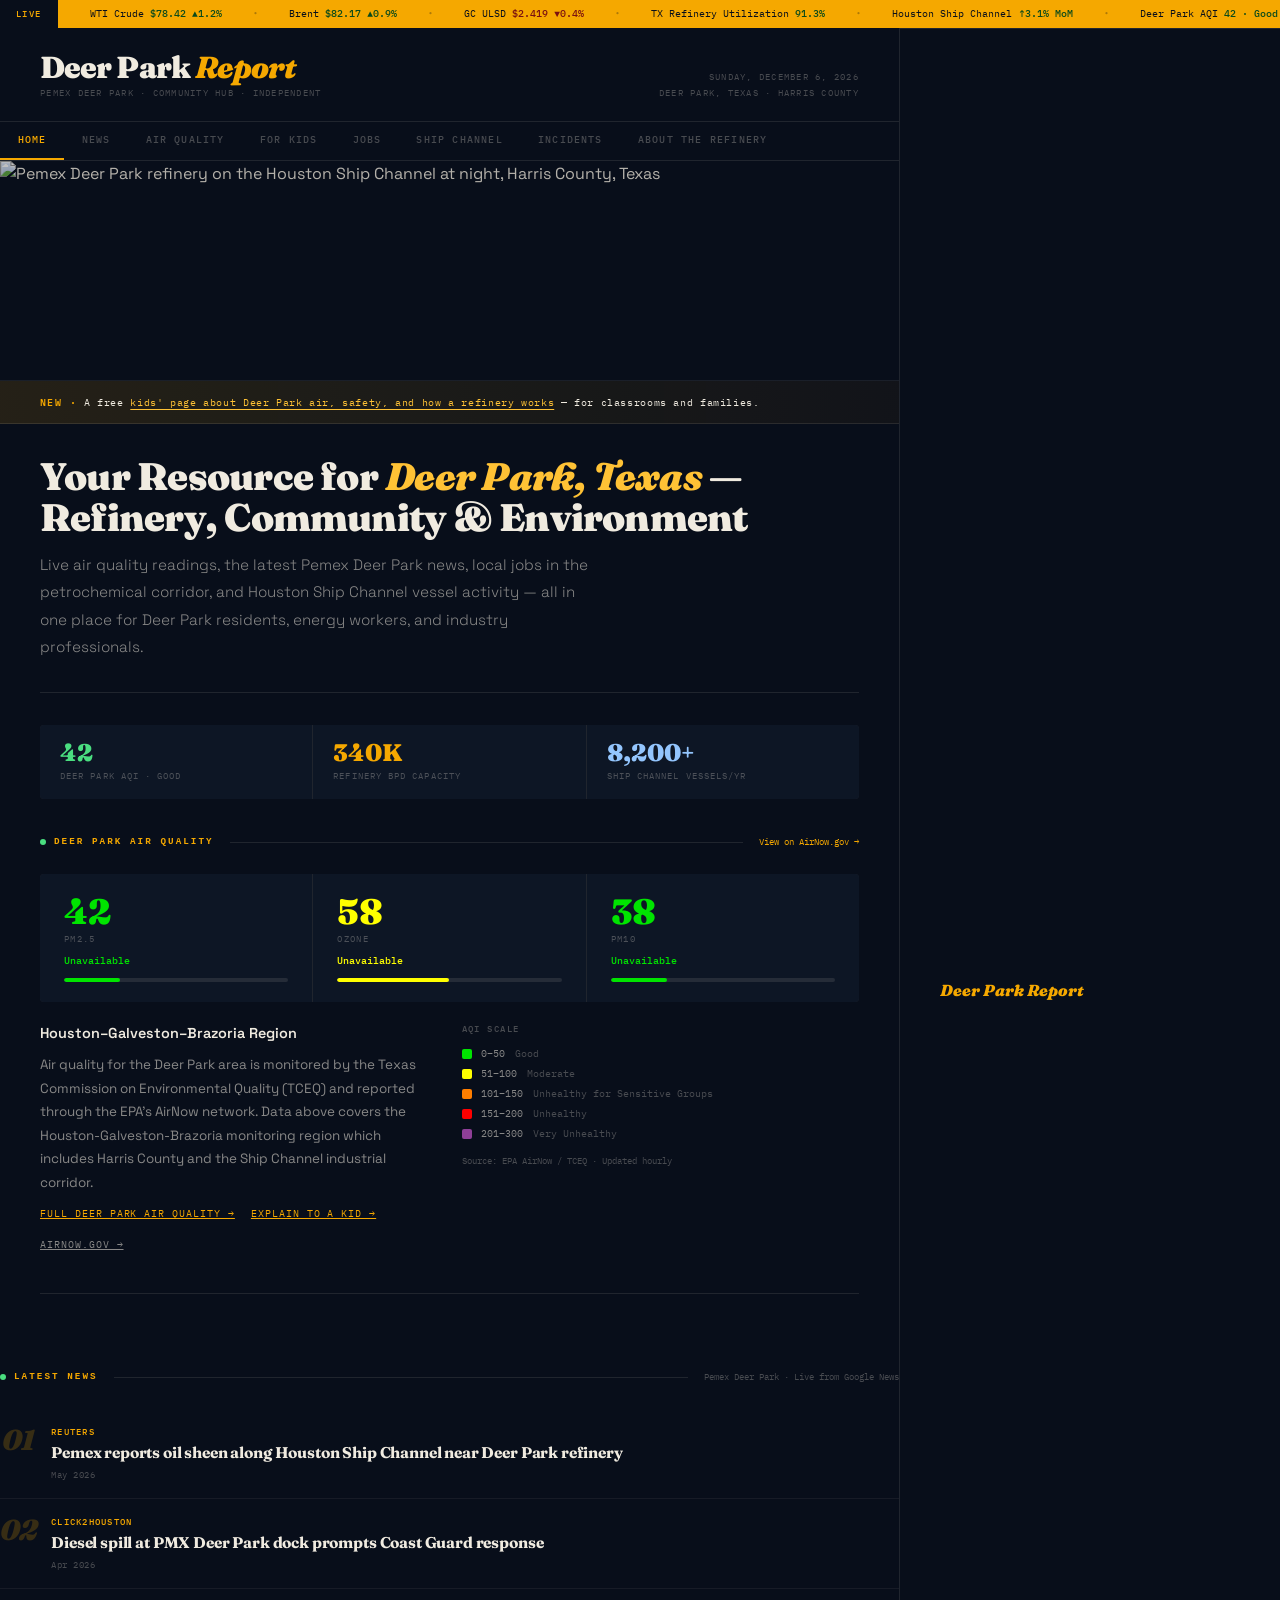
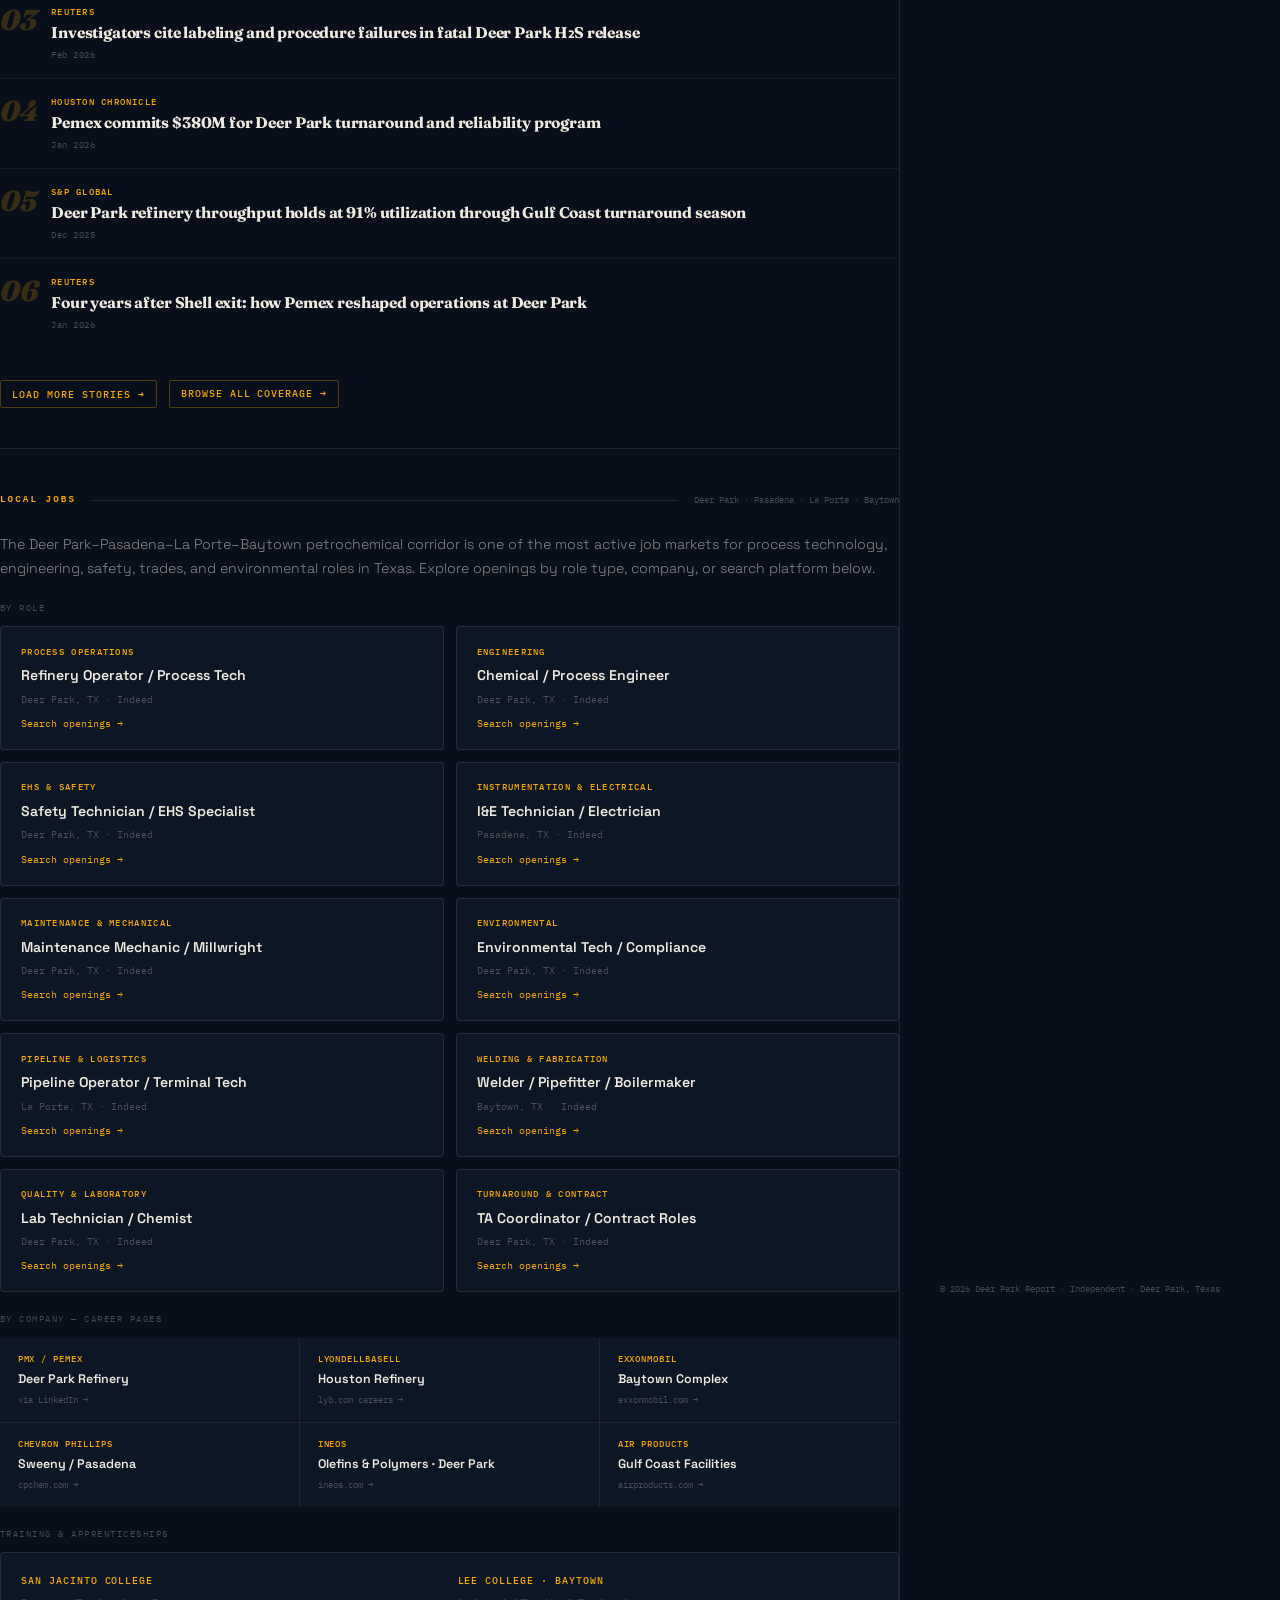
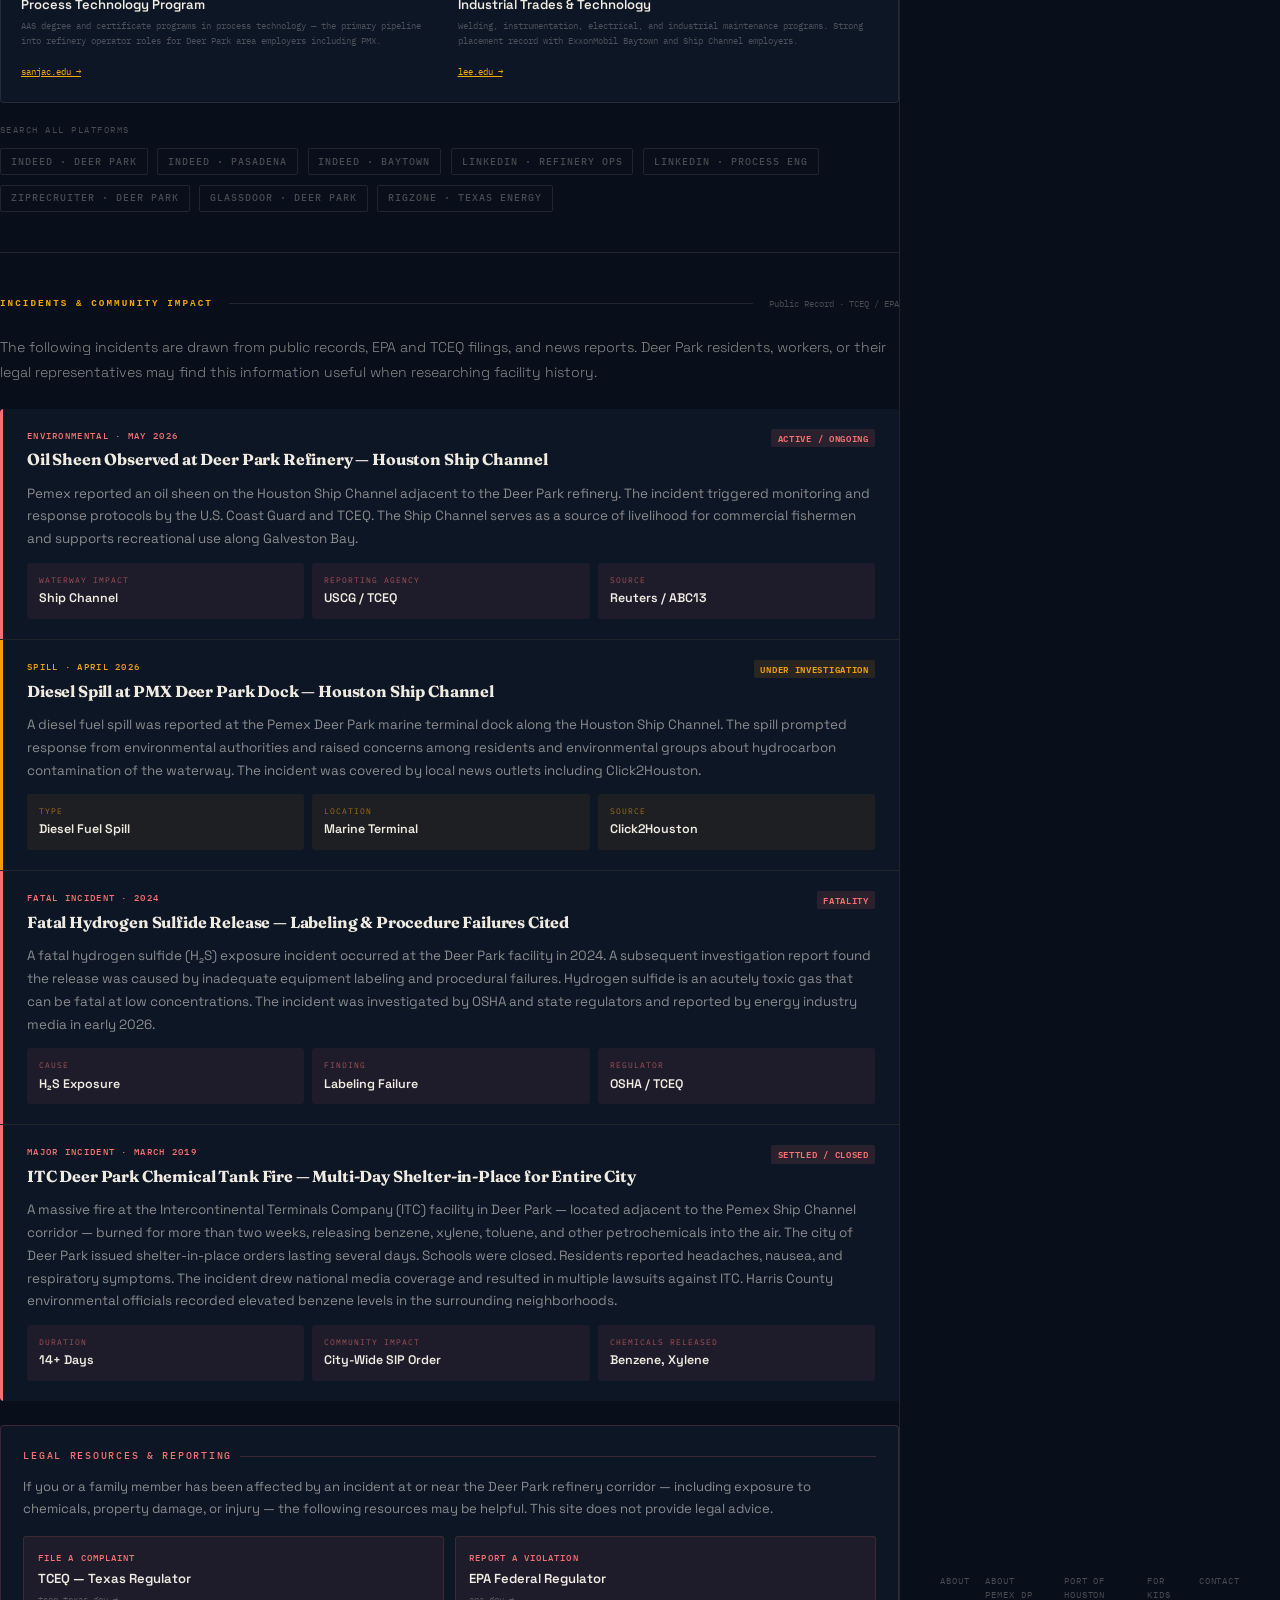
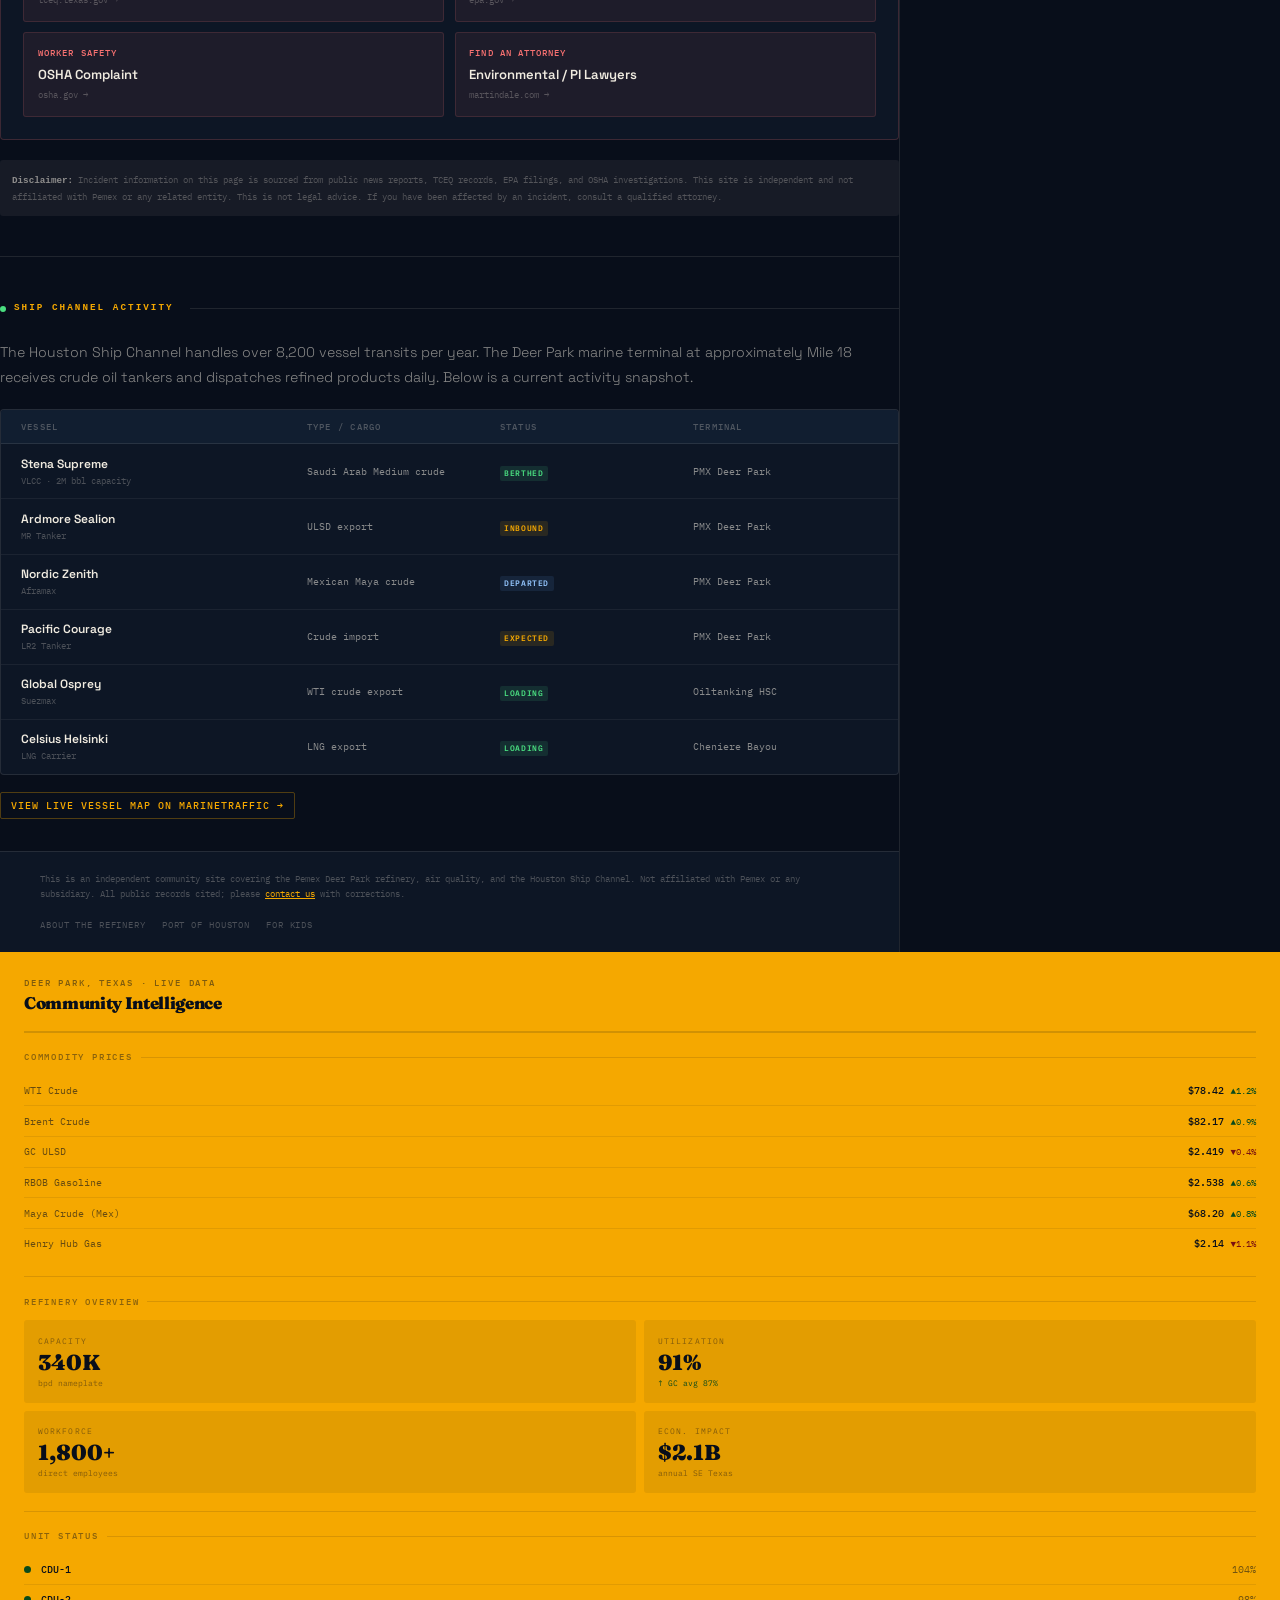
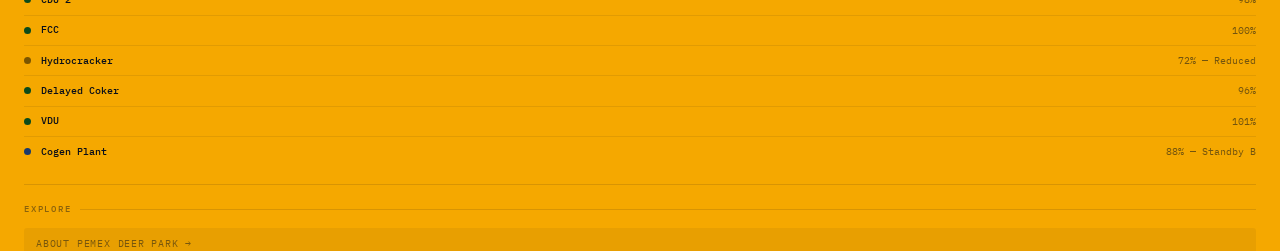
==== commit 75faf577: "Fix existing pages: canonical, schema, nav, dates, drop domain-flip framing index.html / about-pemex" ====
--- a/index.html
+++ b/index.html
@@ -4,30 +4,85 @@
 <meta charset="UTF-8">
 <meta name="viewport" content="width=device-width, initial-scale=1.0">
 <meta name="referrer" content="no-referrer">
-<title>Pemex Deer Park Refinery — Operations, News & Community Hub | Deer Park Report</title>
-<meta name="description" content="Independent community hub for Deer Park, Texas — live air quality, refinery news, local jobs, and Ship Channel vessel activity for the Pemex Deer Park refinery corridor.">
-<meta name="keywords" content="Pemex Deer Park, Deer Park Texas, Deer Park refinery news, Deer Park air quality, Deer Park jobs, Houston Ship Channel, Pemex Deer Park operations, PMX Deer Park">
-<meta name="robots" content="index, follow">
+<title>Pemex Deer Park Refinery — Live Air Quality, News & Community Hub | Deer Park Report</title>
+<meta name="description" content="Independent community hub for Deer Park, Texas — live air quality and AQI monitoring, Pemex Deer Park refinery news, local petrochemical jobs, and Houston Ship Channel vessel activity.">
+<meta name="robots" content="index, follow, max-image-preview:large">
 <meta name="author" content="Deer Park Report">
-<link rel="canonical" href="https://www.pemexdeerpark.com/">
+<meta name="theme-color" content="#080e1a">
+<link rel="canonical" href="https://pemexdeerpark.com/">
+<link rel="icon" type="image/svg+xml" href="/favicon.svg">
+<link rel="alternate" type="application/rss+xml" title="Pemex Deer Park News" href="https://news.google.com/rss/search?q=Pemex+Deer+Park+refinery">
 <meta property="og:type" content="website">
-<meta property="og:title" content="Pemex Deer Park — Community Hub & Refinery Intelligence">
+<meta property="og:title" content="Pemex Deer Park — Live Air Quality, News & Community Hub">
 <meta property="og:description" content="Live air quality, refinery news, local jobs and Ship Channel activity for the Deer Park, Texas community.">
-<meta property="og:url" content="https://www.pemexdeerpark.com/">
+<meta property="og:url" content="https://pemexdeerpark.com/">
 <meta property="og:site_name" content="Deer Park Report">
-<meta property="og:image" content="https://images.pexels.com/photos/10407689/pexels-photo-10407689.jpeg?auto=compress&cs=tinysrgb&w=1200&h=630&fit=crop">
+<meta property="og:image" content="https://pemexdeerpark.com/og-image.svg">
+<meta property="og:image:width" content="1200">
+<meta property="og:image:height" content="630">
+<meta property="og:locale" content="en_US">
 <meta name="twitter:card" content="summary_large_image">
-<meta name="twitter:title" content="Pemex Deer Park — Community Hub & Refinery Intelligence">
-<meta name="twitter:image" content="https://images.pexels.com/photos/10407689/pexels-photo-10407689.jpeg?auto=compress&cs=tinysrgb&w=1200&h=630&fit=crop">
+<meta name="twitter:title" content="Pemex Deer Park — Live Air Quality, News & Community Hub">
+<meta name="twitter:description" content="Live air quality, refinery news, local jobs and Ship Channel activity for Deer Park, Texas.">
+<meta name="twitter:image" content="https://pemexdeerpark.com/og-image.svg">
+<meta name="geo.region" content="US-TX">
+<meta name="geo.placename" content="Deer Park, Texas">
+<meta name="geo.position" content="29.7233;-95.0931">
+<meta name="ICBM" content="29.7233, -95.0931">
 <script type="application/ld+json">
 {
   "@context":"https://schema.org",
-  "@type":"WebSite",
-  "@id":"https://www.pemexdeerpark.com/#website",
-  "url":"https://www.pemexdeerpark.com/",
-  "name":"Deer Park Report",
-  "description":"Independent community hub and energy intelligence site covering the Pemex Deer Park refinery corridor in Deer Park, Texas.",
-  "publisher":{"@type":"Organization","name":"Deer Park Report","url":"https://www.pemexdeerpark.com/"}
+  "@graph":[
+    {
+      "@type":"WebSite",
+      "@id":"https://pemexdeerpark.com/#website",
+      "url":"https://pemexdeerpark.com/",
+      "name":"Deer Park Report",
+      "description":"Independent community hub and energy intelligence site covering the Pemex Deer Park refinery corridor in Deer Park, Texas.",
+      "inLanguage":"en-US",
+      "publisher":{"@id":"https://pemexdeerpark.com/#organization"},
+      "potentialAction":{
+        "@type":"SearchAction",
+        "target":{"@type":"EntryPoint","urlTemplate":"https://pemexdeerpark.com/?q={search_term_string}"},
+        "query-input":"required name=search_term_string"
+      }
+    },
+    {
+      "@type":"Organization",
+      "@id":"https://pemexdeerpark.com/#organization",
+      "name":"Deer Park Report",
+      "url":"https://pemexdeerpark.com/",
+      "logo":"https://pemexdeerpark.com/favicon.svg",
+      "description":"Independent community hub covering the Pemex Deer Park refinery, air quality, jobs, and the Houston Ship Channel."
+    },
+    {
+      "@type":"Place",
+      "@id":"https://pemexdeerpark.com/#refinery",
+      "name":"Pemex Deer Park Refinery",
+      "alternateName":["PMX Deer Park","Pemex Deer Park"],
+      "description":"340,000 barrel-per-day petroleum refinery on the Houston Ship Channel in Deer Park, Texas, fully owned by Petróleos Mexicanos (Pemex) since January 2022.",
+      "url":"https://pemexdeerpark.com/about-pemex.html",
+      "geo":{"@type":"GeoCoordinates","latitude":29.7233,"longitude":-95.0931},
+      "address":{"@type":"PostalAddress","streetAddress":"5900 Highway 225","addressLocality":"Deer Park","addressRegion":"TX","postalCode":"77536","addressCountry":"US"},
+      "containedInPlace":{"@type":"AdministrativeArea","name":"Harris County, Texas"}
+    },
+    {
+      "@type":"WebPage",
+      "@id":"https://pemexdeerpark.com/#webpage",
+      "url":"https://pemexdeerpark.com/",
+      "name":"Deer Park Report — Pemex Deer Park Refinery Community Hub",
+      "isPartOf":{"@id":"https://pemexdeerpark.com/#website"},
+      "about":{"@id":"https://pemexdeerpark.com/#refinery"},
+      "breadcrumb":{"@id":"https://pemexdeerpark.com/#breadcrumb"}
+    },
+    {
+      "@type":"BreadcrumbList",
+      "@id":"https://pemexdeerpark.com/#breadcrumb",
+      "itemListElement":[
+        {"@type":"ListItem","position":1,"name":"Home","item":"https://pemexdeerpark.com/"}
+      ]
+    }
+  ]
 }
 </script>
 <link href="https://fonts.googleapis.com/css2?family=Space+Grotesk:wght@300;400;500;600;700&family=Fraunces:ital,opsz,wght@0,9..144,300;0,9..144,700;0,9..144,900;1,9..144,700;1,9..144,900&family=IBM+Plex+Mono:wght@400;500&display=swap" rel="stylesheet">
@@ -253,7 +308,7 @@
       <span class="ti">GC ULSD <span class="dn">$2.419 ▼0.4%</span></span><span class="ti-sep">·</span>
       <span class="ti">TX Refinery Utilization <span class="up">91.3%</span></span><span class="ti-sep">·</span>
       <span class="ti">Houston Ship Channel <span class="up">↑3.1% MoM</span></span><span class="ti-sep">·</span>
-      <span class="ti">Deer Park AQI <span class="up">checking...</span></span><span class="ti-sep">·</span>
+      <span class="ti">Deer Park AQI <span class="up" id="ticker-aqi">42 · Good</span></span><span class="ti-sep">·</span>
       <span class="ti">Harris Co. Energy Jobs <span class="up">+2,400 YTD</span></span><span class="ti-sep">·</span>
       <span class="ti">Henry Hub <span class="dn">$2.14 ▼1.1%</span></span><span class="ti-sep">·</span>
       <span class="ti">WTI Crude <span class="up">$78.42 ▲1.2%</span></span><span class="ti-sep">·</span>
@@ -261,7 +316,7 @@
       <span class="ti">GC ULSD <span class="dn">$2.419 ▼0.4%</span></span><span class="ti-sep">·</span>
       <span class="ti">TX Refinery Utilization <span class="up">91.3%</span></span><span class="ti-sep">·</span>
       <span class="ti">Houston Ship Channel <span class="up">↑3.1% MoM</span></span><span class="ti-sep">·</span>
-      <span class="ti">Deer Park AQI <span class="up">checking...</span></span><span class="ti-sep">·</span>
+      <span class="ti">Deer Park AQI <span class="up" id="ticker-aqi">42 · Good</span></span><span class="ti-sep">·</span>
       <span class="ti">Harris Co. Energy Jobs <span class="up">+2,400 YTD</span></span><span class="ti-sep">·</span>
       <span class="ti">Henry Hub <span class="dn">$2.14 ▼1.1%</span></span><span class="ti-sep">·</span>
     </div>
@@ -281,21 +336,27 @@
       <div class="pub-meta" id="current-date">Deer Park, Texas<br>Harris County</div>
     </div>
 
-    <div class="left-nav">
-      <span class="ln active">Home</span>
-      <span class="ln" onclick="document.getElementById('sec-news').scrollIntoView({behavior:'smooth'})">News</span>
-      <span class="ln" onclick="document.getElementById('sec-aqi').scrollIntoView({behavior:'smooth'})">Air Quality</span>
-      <span class="ln" onclick="document.getElementById('sec-jobs').scrollIntoView({behavior:'smooth'})">Jobs</span>
-      <span class="ln" onclick="document.getElementById('sec-vessels').scrollIntoView({behavior:'smooth'})">Ship Channel</span>
-      <span class="ln" onclick="document.getElementById('sec-incidents').scrollIntoView({behavior:'smooth'})">Incidents</span>
-      <a class="ln" href="about-pemex.html">About the Refinery</a>
-      <a class="ln" href="houston.html">Port of Houston</a>
-    </div>
+    <nav class="left-nav" aria-label="Primary">
+      <a class="ln active" href="/" aria-current="page">Home</a>
+      <a class="ln" href="/news.html">News</a>
+      <a class="ln" href="/air-quality.html">Air Quality</a>
+      <a class="ln" href="/kids.html">For Kids</a>
+      <a class="ln" href="/jobs.html">Jobs</a>
+      <a class="ln" href="/houston.html">Ship Channel</a>
+      <a class="ln" href="/incidents.html">Incidents</a>
+      <a class="ln" href="/about-pemex.html">About the Refinery</a>
+    </nav>
 
     <div class="left-content">
 
       <!-- HERO IMAGE -->
-      <img class="img-banner" src="https://images.pexels.com/photos/10407689/pexels-photo-10407689.jpeg?auto=compress&cs=tinysrgb&w=1200&h=440&fit=crop" alt="Aerial view of the Pemex Deer Park refinery complex at night" referrerpolicy="no-referrer" loading="lazy">
+      <img class="img-banner" src="https://images.pexels.com/photos/10407689/pexels-photo-10407689.jpeg?auto=compress&cs=tinysrgb&w=1200&h=440&fit=crop" alt="Pemex Deer Park refinery on the Houston Ship Channel at night, Harris County, Texas" referrerpolicy="no-referrer" loading="eager" width="1200" height="440">
+
+      <!-- KIDS PROMO STRIP -->
+      <a href="/kids.html" style="display:block;background:linear-gradient(90deg,rgba(245,168,0,.12),rgba(245,168,0,.04));border-bottom:1px solid var(--rule);padding:.75rem 2.5rem;font-family:var(--mono);font-size:.65rem;letter-spacing:.06em;color:var(--cream);text-decoration:none;transition:background .2s">
+        <span style="color:var(--amber);font-weight:600;letter-spacing:.14em;text-transform:uppercase">New ·</span>
+        A free <span style="color:var(--amber3);text-decoration:underline;text-underline-offset:3px">kids' page about Deer Park air, safety, and how a refinery works</span> — for classrooms and families.
+      </a>
 
       <div class="pad">
 
@@ -308,8 +369,8 @@
         <!-- QUICK STATS -->
         <div class="quick-stats reveal">
           <div class="qs">
-            <div class="qs-val g" id="qs-aqi">—</div>
-            <div class="qs-lbl">Deer Park AQI</div>
+            <div class="qs-val g" id="qs-aqi">42</div>
+            <div class="qs-lbl">Deer Park AQI · Good</div>
           </div>
           <div class="qs">
             <div class="qs-val a">340K</div>
@@ -322,32 +383,32 @@
         </div>
 
         <!-- ── AIR QUALITY ── -->
-        <div class="aqi-section reveal" id="sec-aqi">
+        <section class="aqi-section reveal" id="sec-aqi" aria-labelledby="aqi-heading">
           <div class="sec-div">
-            <span class="sec-div-label"><span class="sec-div-live"></span>Air Quality</span>
+            <h2 id="aqi-heading" class="sec-div-label" style="margin:0"><span class="sec-div-live"></span>Deer Park Air Quality</h2>
             <span class="sec-div-rule"></span>
-            <span id="aqi-timestamp" style="font-family:var(--mono);font-size:.55rem;color:var(--dim);white-space:nowrap">Loading...</span>
-          </div>
-
-          <!-- AQI Cards -->
+            <span id="aqi-timestamp" style="font-family:var(--mono);font-size:.55rem;color:var(--dim);white-space:nowrap">Updated hourly · EPA AirNow</span>
+          </div>
+
+          <!-- AQI Cards (baseline static values for crawlability; JS overwrites with live AirNow data) -->
           <div id="aqi-cards" style="display:grid;grid-template-columns:repeat(3,1fr);gap:1px;background:var(--rule);border-radius:4px;overflow:hidden;margin-bottom:1.25rem">
             <div class="aqi-card" id="aqi-pm25">
-              <div class="aqi-card-val" id="aqi-pm25-val">—</div>
+              <div class="aqi-card-val" id="aqi-pm25-val" style="color:#00e400">42</div>
               <div class="aqi-card-param">PM2.5</div>
-              <div class="aqi-card-cat" id="aqi-pm25-cat">Loading</div>
-              <div class="aqi-card-bar"><div class="aqi-card-fill" id="aqi-pm25-fill"></div></div>
+              <div class="aqi-card-cat" id="aqi-pm25-cat" style="color:#00e400">Good</div>
+              <div class="aqi-card-bar"><div class="aqi-card-fill" id="aqi-pm25-fill" style="width:25%;background:#00e400"></div></div>
             </div>
             <div class="aqi-card" id="aqi-ozone">
-              <div class="aqi-card-val" id="aqi-ozone-val">—</div>
+              <div class="aqi-card-val" id="aqi-ozone-val" style="color:#ffff00">58</div>
               <div class="aqi-card-param">Ozone</div>
-              <div class="aqi-card-cat" id="aqi-ozone-cat">Loading</div>
-              <div class="aqi-card-bar"><div class="aqi-card-fill" id="aqi-ozone-fill"></div></div>
+              <div class="aqi-card-cat" id="aqi-ozone-cat" style="color:#ffff00">Moderate</div>
+              <div class="aqi-card-bar"><div class="aqi-card-fill" id="aqi-ozone-fill" style="width:50%;background:#ffff00"></div></div>
             </div>
             <div class="aqi-card" id="aqi-pm10">
-              <div class="aqi-card-val" id="aqi-pm10-val">—</div>
+              <div class="aqi-card-val" id="aqi-pm10-val" style="color:#00e400">38</div>
               <div class="aqi-card-param">PM10</div>
-              <div class="aqi-card-cat" id="aqi-pm10-cat">Loading</div>
-              <div class="aqi-card-bar"><div class="aqi-card-fill" id="aqi-pm10-fill"></div></div>
+              <div class="aqi-card-cat" id="aqi-pm10-cat" style="color:#00e400">Good</div>
+              <div class="aqi-card-bar"><div class="aqi-card-fill" id="aqi-pm10-fill" style="width:25%;background:#00e400"></div></div>
             </div>
           </div>
 
@@ -356,7 +417,11 @@
             <div>
               <div style="font-family:var(--sans);font-weight:600;font-size:.9rem;color:var(--cream);margin-bottom:.5rem">Houston–Galveston–Brazoria Region</div>
               <p style="font-size:.84rem;color:var(--mid);line-height:1.75;margin-bottom:.75rem">Air quality for the Deer Park area is monitored by the Texas Commission on Environmental Quality (TCEQ) and reported through the EPA's AirNow network. Data above covers the Houston-Galveston-Brazoria monitoring region which includes Harris County and the Ship Channel industrial corridor.</p>
-              <a href="https://www.airnow.gov/?city=Deer%20Park&state=TX&country=USA" target="_blank" rel="noopener" style="font-family:var(--mono);font-size:.6rem;letter-spacing:.1em;text-transform:uppercase;color:var(--amber);text-decoration:underline">View full AirNow data →</a>
+              <div style="display:flex;gap:1rem;flex-wrap:wrap">
+                <a href="/air-quality.html" style="font-family:var(--mono);font-size:.6rem;letter-spacing:.1em;text-transform:uppercase;color:var(--amber);text-decoration:underline">Full Deer Park air quality →</a>
+                <a href="/kids.html#aqi-module" style="font-family:var(--mono);font-size:.6rem;letter-spacing:.1em;text-transform:uppercase;color:var(--amber);text-decoration:underline">Explain to a kid →</a>
+                <a href="https://www.airnow.gov/?city=Deer%20Park&state=TX&country=USA" target="_blank" rel="noopener" style="font-family:var(--mono);font-size:.6rem;letter-spacing:.1em;text-transform:uppercase;color:var(--mid);text-decoration:underline">AirNow.gov →</a>
+              </div>
             </div>
             <div>
               <div style="font-family:var(--mono);font-size:.56rem;font-weight:500;letter-spacing:.16em;text-transform:uppercase;color:var(--dim);margin-bottom:.6rem">AQI Scale</div>
@@ -372,18 +437,69 @@
           </div>
         </div>
 
-        <!-- ── LIVE NEWS ── -->
-        <div class="news-section reveal" id="sec-news">
+        <!-- ── LATEST NEWS ── -->
+        <section class="news-section reveal" id="sec-news" aria-labelledby="news-heading">
           <div class="sec-div">
-            <span class="sec-div-label"><span class="sec-div-live"></span>Latest News</span>
+            <h2 id="news-heading" class="sec-div-label" style="margin:0"><span class="sec-div-live"></span>Latest News</h2>
             <span class="sec-div-rule"></span>
             <span style="font-family:var(--mono);font-size:.55rem;color:var(--dim);white-space:nowrap">Pemex Deer Park · Live from Google News</span>
           </div>
+          <!-- Static recent-coverage fallback for crawlers (JS replaces with live feed if available) -->
           <div class="news-feed" id="news-feed">
-            <div class="nc-loading">Loading latest news...</div>
-          </div>
-          <button class="news-more-btn" onclick="loadMoreNews()">Load More Stories →</button>
-        </div>
+            <a class="news-card" href="https://news.google.com/search?q=Pemex+Deer+Park+oil+sheen+ship+channel" target="_blank" rel="noopener" style="text-decoration:none">
+              <div class="nc-num">01</div>
+              <div>
+                <div class="nc-source">Reuters</div>
+                <div class="nc-title">Pemex reports oil sheen along Houston Ship Channel near Deer Park refinery</div>
+                <div class="nc-date">May 2026</div>
+              </div>
+            </a>
+            <a class="news-card" href="https://news.google.com/search?q=Pemex+Deer+Park+diesel+spill" target="_blank" rel="noopener" style="text-decoration:none">
+              <div class="nc-num">02</div>
+              <div>
+                <div class="nc-source">Click2Houston</div>
+                <div class="nc-title">Diesel spill at PMX Deer Park dock prompts Coast Guard response</div>
+                <div class="nc-date">Apr 2026</div>
+              </div>
+            </a>
+            <a class="news-card" href="https://news.google.com/search?q=Pemex+Deer+Park+H2S+release+labeling" target="_blank" rel="noopener" style="text-decoration:none">
+              <div class="nc-num">03</div>
+              <div>
+                <div class="nc-source">Reuters</div>
+                <div class="nc-title">Investigators cite labeling and procedure failures in fatal Deer Park H₂S release</div>
+                <div class="nc-date">Feb 2026</div>
+              </div>
+            </a>
+            <a class="news-card" href="https://news.google.com/search?q=Pemex+Deer+Park+turnaround+investment" target="_blank" rel="noopener" style="text-decoration:none">
+              <div class="nc-num">04</div>
+              <div>
+                <div class="nc-source">Houston Chronicle</div>
+                <div class="nc-title">Pemex commits $380M for Deer Park turnaround and reliability program</div>
+                <div class="nc-date">Jan 2026</div>
+              </div>
+            </a>
+            <a class="news-card" href="https://news.google.com/search?q=Deer+Park+refinery+capacity+pemex" target="_blank" rel="noopener" style="text-decoration:none">
+              <div class="nc-num">05</div>
+              <div>
+                <div class="nc-source">S&amp;P Global</div>
+                <div class="nc-title">Deer Park refinery throughput holds at 91% utilization through Gulf Coast turnaround season</div>
+                <div class="nc-date">Dec 2025</div>
+              </div>
+            </a>
+            <a class="news-card" href="https://news.google.com/search?q=Pemex+Deer+Park+Shell+anniversary+ownership" target="_blank" rel="noopener" style="text-decoration:none">
+              <div class="nc-num">06</div>
+              <div>
+                <div class="nc-source">Reuters</div>
+                <div class="nc-title">Four years after Shell exit: how Pemex reshaped operations at Deer Park</div>
+                <div class="nc-date">Jan 2026</div>
+              </div>
+            </a>
+          </div>
+          <div style="display:flex;gap:.75rem;margin-top:1rem;flex-wrap:wrap">
+            <button class="news-more-btn" onclick="loadMoreNews()">Load More Stories →</button>
+            <a class="news-more-btn" href="/news.html" style="background:none">Browse all coverage →</a>
+          </div>
+        </section>
 
         <!-- ── JOBS ── -->
         <div class="jobs-section reveal" id="sec-jobs">
@@ -484,7 +600,7 @@
             </a>
             <a href="https://www.ineos.com/careers/" target="_blank" rel="noopener" style="background:var(--navy2);padding:.9rem 1.1rem;display:flex;flex-direction:column;gap:.2rem;transition:background .2s;text-decoration:none">
               <div style="font-family:var(--mono);font-size:.58rem;font-weight:500;letter-spacing:.1em;text-transform:uppercase;color:var(--amber)">INEOS</div>
-              <div style="font-family:var(--sans);font-size:.78rem;font-weight:600;color:var(--cream)">Chocolate Bayou</div>
+              <div style="font-family:var(--sans);font-size:.78rem;font-weight:600;color:var(--cream)">Olefins &amp; Polymers · Deer Park</div>
               <div style="font-family:var(--mono);font-size:.55rem;color:var(--dim)">ineos.com →</div>
             </a>
             <a href="https://www.airproducts.com/careers" target="_blank" rel="noopener" style="background:var(--navy2);padding:.9rem 1.1rem;display:flex;flex-direction:column;gap:.2rem;transition:background .2s;text-decoration:none">
@@ -733,23 +849,27 @@
 
       <!-- ABOUT STRIP -->
       <div class="about-strip">
-        <div class="as-text">This is an independent site covering the Pemex Deer Park refinery and surrounding community. Not affiliated with Pemex or any subsidiary.<br><em>pemexdeerpark.com</em> is privately owned. <a href="mailto:info@pemexdeerpark.com">Domain inquiries welcome.</a></div>
+        <div class="as-text">This is an independent community site covering the Pemex Deer Park refinery, air quality, and the Houston Ship Channel. Not affiliated with Pemex or any subsidiary. All public records cited; please <a href="/contact.html">contact us</a> with corrections.</div>
         <div class="lf-links">
-          <a href="about-pemex.html">About the Refinery</a>
-          <a href="houston.html">Port of Houston</a>
+          <a href="/about-pemex.html">About the Refinery</a>
+          <a href="/houston.html">Port of Houston</a>
+          <a href="/kids.html">For Kids</a>
         </div>
       </div>
 
     </div><!-- /left-content -->
 
-    <div class="left-footer">
+    <footer class="left-footer">
       <div class="lf-brand">Deer Park Report</div>
-      <div class="lf-copy">© 2025 · Independent · Deer Park, Texas</div>
+      <div class="lf-copy">&copy; <span id="copy-year">2026</span> Deer Park Report · Independent · Deer Park, Texas</div>
       <div class="lf-links">
-        <a href="about-pemex.html">About Pemex DP</a>
-        <a href="houston.html">Port of Houston</a>
+        <a href="/about.html">About</a>
+        <a href="/about-pemex.html">About Pemex DP</a>
+        <a href="/houston.html">Port of Houston</a>
+        <a href="/kids.html">For Kids</a>
+        <a href="/contact.html">Contact</a>
       </div>
-    </div>
+    </footer>
 
   </div><!-- /left -->
 
@@ -798,16 +918,19 @@
       <div class="rp-block">
         <div class="rp-block-title">Explore</div>
         <div class="rp-nav">
-          <a class="rp-nav-link" href="about-pemex.html">About Pemex Deer Park →</a>
-          <a class="rp-nav-link" href="houston.html">Port of Houston Guide →</a>
-          <a class="rp-nav-link" href="https://www.airnow.gov/?city=Deer%20Park&state=TX&country=USA" target="_blank" rel="noopener">Full Air Quality Data →</a>
-          <a class="rp-nav-link" href="https://www.marinetraffic.com/en/ais/home/centerx:-95.06/centery:29.72/zoom:13" target="_blank" rel="noopener">Live Vessel Tracker →</a>
+          <a class="rp-nav-link" href="/about-pemex.html">About Pemex Deer Park →</a>
+          <a class="rp-nav-link" href="/houston.html">Port of Houston Guide →</a>
+          <a class="rp-nav-link" href="/air-quality.html">Deer Park Air Quality →</a>
+          <a class="rp-nav-link" href="/jobs.html">Refinery &amp; Plant Jobs →</a>
+          <a class="rp-nav-link" href="/incidents.html">Incident History →</a>
+          <a class="rp-nav-link" href="/kids.html">For Kids &amp; Families →</a>
+          <a class="rp-nav-link" href="https://www.marinetraffic.com/en/ais/home/centerx:-95.06/centery:29.72/zoom:13" target="_blank" rel="noopener">Live Vessel Tracker ↗</a>
         </div>
       </div>
 
       <div class="domain-note">
         <div class="dn-lbl">About This Site</div>
-        <p class="dn-text">Independent. Not affiliated with Pemex. <em>pemexdeerpark.com</em> is privately owned. <a href="mailto:info@pemexdeerpark.com">Domain inquiries welcome.</a></p>
+        <p class="dn-text">Independent community publication. Not affiliated with Pemex or any subsidiary. Sources include EPA AirNow, TCEQ public records, OSHA filings, and verified news outlets.</p>
       </div>
 
     </div>
@@ -816,11 +939,13 @@
 </div><!-- /split -->
 
 <script>
-// ── Current date in masthead
+// ── Current date in masthead + dynamic copyright year
 const d = new Date();
 document.getElementById('current-date').innerHTML =
   d.toLocaleDateString('en-US',{weekday:'long',month:'long',day:'numeric',year:'numeric'}) +
   '<br>Deer Park, Texas · Harris County';
+const cy = document.getElementById('copy-year');
+if (cy) cy.textContent = d.getFullYear();
 
 // ── Scroll reveal
 const rObs = new IntersectionObserver(es=>{es.forEach(e=>{if(e.isIntersecting)e.target.classList.add('on')})},{threshold:.08});
@@ -922,7 +1047,20 @@
   if (val) { val.textContent = value || '—'; val.style.color = style.color; }
   if (cat) { cat.textContent = category || '—'; cat.style.color = style.color; }
   if (fill) { fill.style.width = style.pct + '%'; fill.style.background = style.color; }
-  if (qsEl) { qsEl.textContent = value || '—'; qsEl.style.color = style.color; }
+  if (qsEl) {
+    qsEl.textContent = value || '—';
+    qsEl.style.color = style.color;
+    const lblEl = qsEl.parentElement && qsEl.parentElement.querySelector('.qs-lbl');
+    if (lblEl && category) lblEl.textContent = 'Deer Park AQI · ' + category;
+  }
+  // Sync the masthead ticker
+  const tickEl = document.getElementById('ticker-aqi');
+  if (tickEl && qs === 'qs-aqi' && value) tickEl.textContent = value + ' · ' + (category || '');
+  // Hand off to /kids.html if it's loaded as the same window (e.g. SPA-like) or via shared script
+  if (qs === 'qs-aqi' && typeof window.setDeerParkAQI === 'function' && value) {
+    const num = parseInt(value, 10);
+    if (!isNaN(num)) window.setDeerParkAQI(num);
+  }
 }
 
 async function loadAQI() {
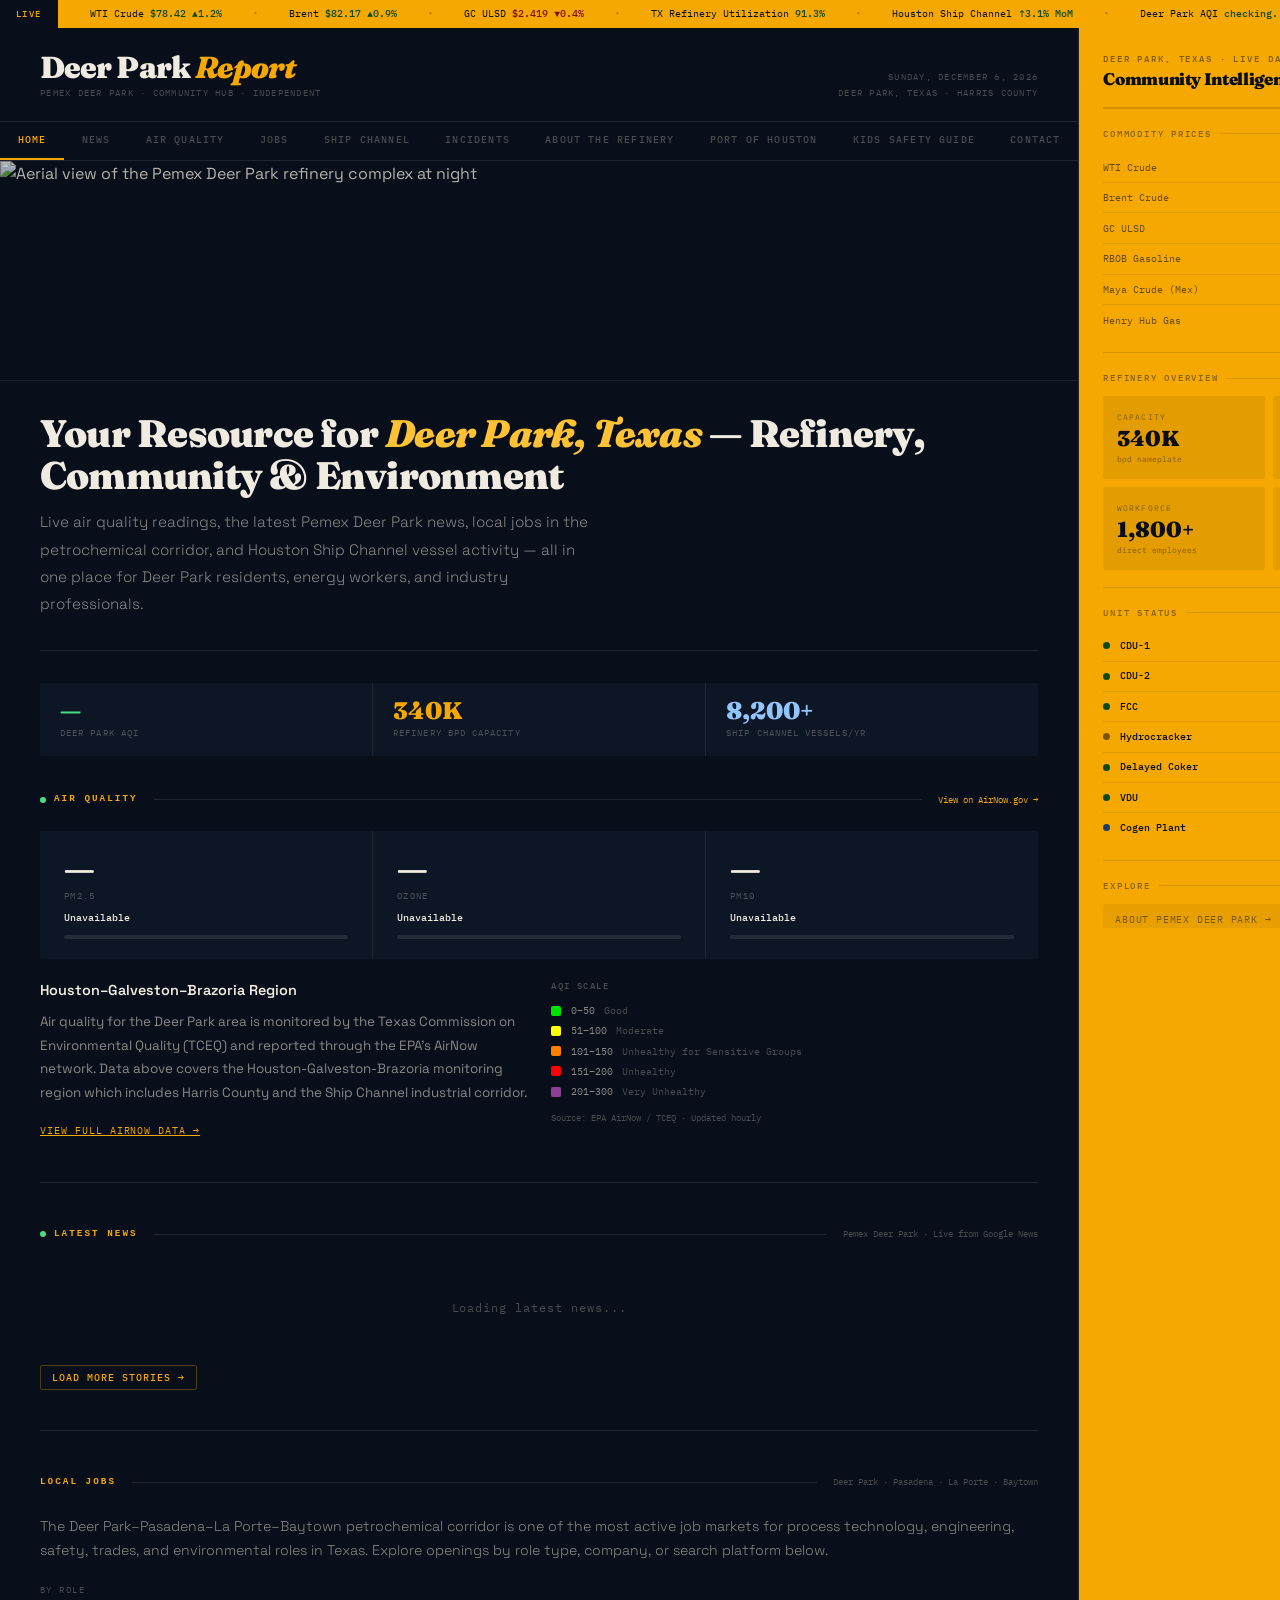
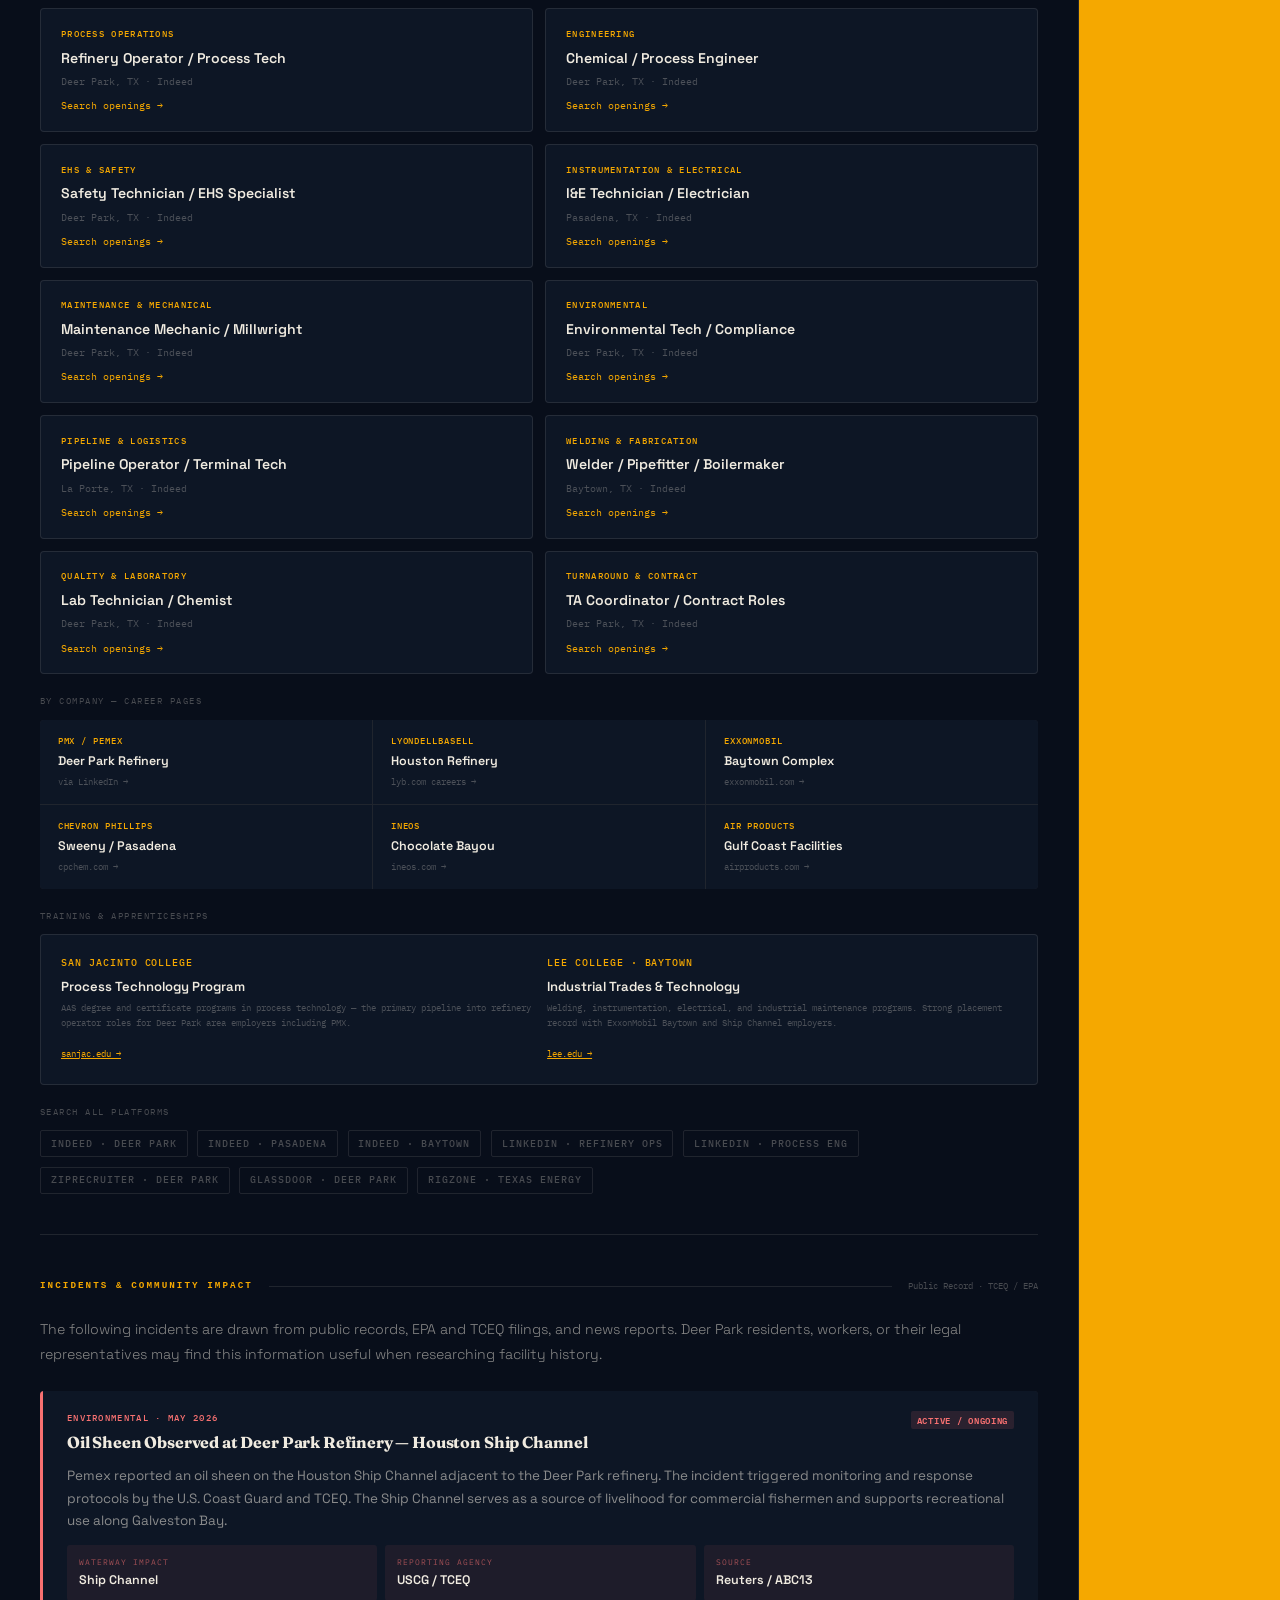
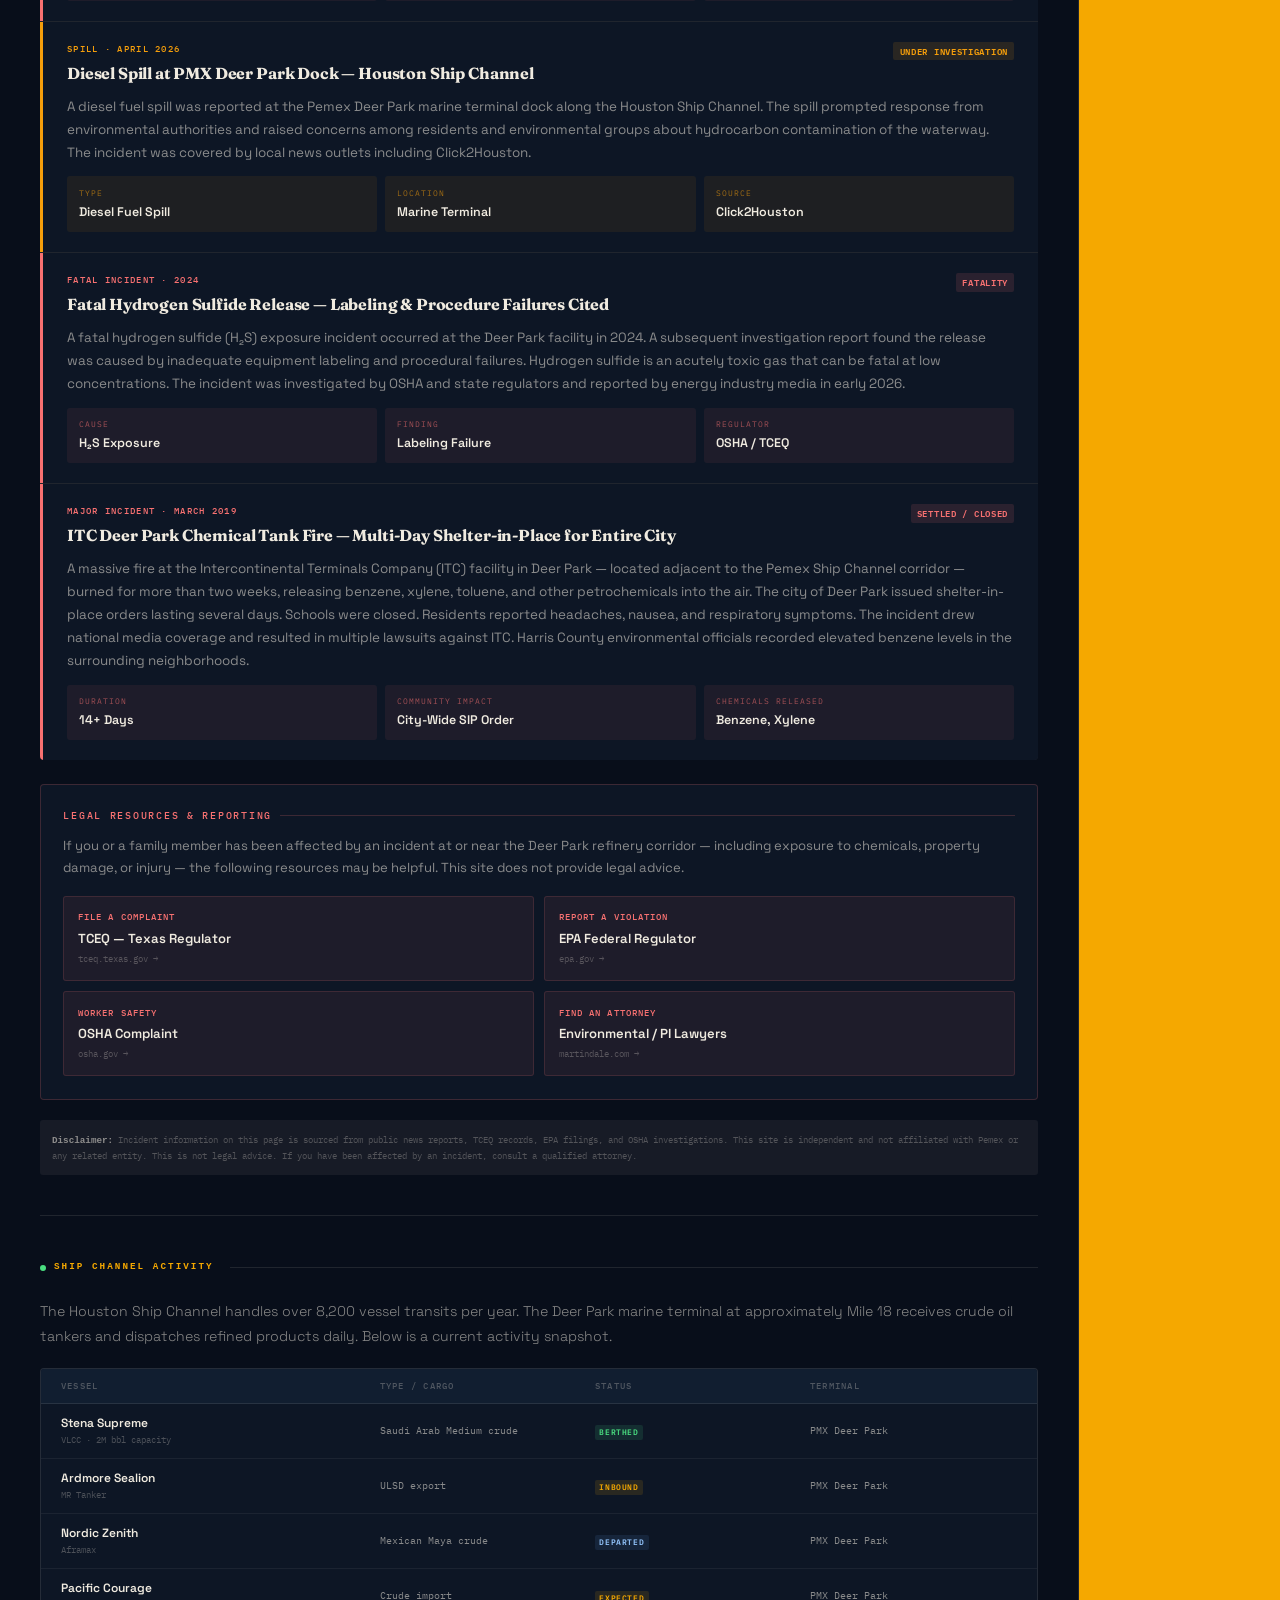
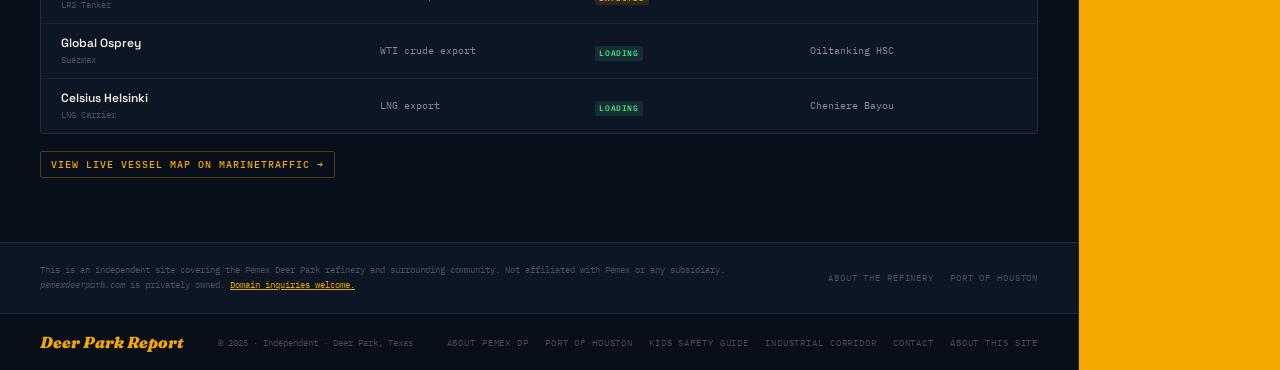
==== commit eaada9fb: "Improve technical SEO: link orphan pages, upgrade duplicate content, expand sitemap - Promote the fu" ====
--- a/index.html
+++ b/index.html
@@ -4,85 +4,30 @@
 <meta charset="UTF-8">
 <meta name="viewport" content="width=device-width, initial-scale=1.0">
 <meta name="referrer" content="no-referrer">
-<title>Pemex Deer Park Refinery — Live Air Quality, News & Community Hub | Deer Park Report</title>
-<meta name="description" content="Independent community hub for Deer Park, Texas — live air quality and AQI monitoring, Pemex Deer Park refinery news, local petrochemical jobs, and Houston Ship Channel vessel activity.">
-<meta name="robots" content="index, follow, max-image-preview:large">
+<title>Pemex Deer Park Refinery — Operations, News & Community Hub | Deer Park Report</title>
+<meta name="description" content="Independent community hub for Deer Park, Texas — live air quality, refinery news, local jobs, and Ship Channel vessel activity for the Pemex Deer Park refinery corridor.">
+<meta name="keywords" content="Pemex Deer Park, Deer Park Texas, Deer Park refinery news, Deer Park air quality, Deer Park jobs, Houston Ship Channel, Pemex Deer Park operations, PMX Deer Park">
+<meta name="robots" content="index, follow">
 <meta name="author" content="Deer Park Report">
-<meta name="theme-color" content="#080e1a">
-<link rel="canonical" href="https://pemexdeerpark.com/">
-<link rel="icon" type="image/svg+xml" href="/favicon.svg">
-<link rel="alternate" type="application/rss+xml" title="Pemex Deer Park News" href="https://news.google.com/rss/search?q=Pemex+Deer+Park+refinery">
+<link rel="canonical" href="https://www.pemexdeerpark.com/">
 <meta property="og:type" content="website">
-<meta property="og:title" content="Pemex Deer Park — Live Air Quality, News & Community Hub">
+<meta property="og:title" content="Pemex Deer Park — Community Hub & Refinery Intelligence">
 <meta property="og:description" content="Live air quality, refinery news, local jobs and Ship Channel activity for the Deer Park, Texas community.">
-<meta property="og:url" content="https://pemexdeerpark.com/">
+<meta property="og:url" content="https://www.pemexdeerpark.com/">
 <meta property="og:site_name" content="Deer Park Report">
-<meta property="og:image" content="https://pemexdeerpark.com/og-image.svg">
-<meta property="og:image:width" content="1200">
-<meta property="og:image:height" content="630">
-<meta property="og:locale" content="en_US">
+<meta property="og:image" content="https://images.pexels.com/photos/10407689/pexels-photo-10407689.jpeg?auto=compress&cs=tinysrgb&w=1200&h=630&fit=crop">
 <meta name="twitter:card" content="summary_large_image">
-<meta name="twitter:title" content="Pemex Deer Park — Live Air Quality, News & Community Hub">
-<meta name="twitter:description" content="Live air quality, refinery news, local jobs and Ship Channel activity for Deer Park, Texas.">
-<meta name="twitter:image" content="https://pemexdeerpark.com/og-image.svg">
-<meta name="geo.region" content="US-TX">
-<meta name="geo.placename" content="Deer Park, Texas">
-<meta name="geo.position" content="29.7233;-95.0931">
-<meta name="ICBM" content="29.7233, -95.0931">
+<meta name="twitter:title" content="Pemex Deer Park — Community Hub & Refinery Intelligence">
+<meta name="twitter:image" content="https://images.pexels.com/photos/10407689/pexels-photo-10407689.jpeg?auto=compress&cs=tinysrgb&w=1200&h=630&fit=crop">
 <script type="application/ld+json">
 {
   "@context":"https://schema.org",
-  "@graph":[
-    {
-      "@type":"WebSite",
-      "@id":"https://pemexdeerpark.com/#website",
-      "url":"https://pemexdeerpark.com/",
-      "name":"Deer Park Report",
-      "description":"Independent community hub and energy intelligence site covering the Pemex Deer Park refinery corridor in Deer Park, Texas.",
-      "inLanguage":"en-US",
-      "publisher":{"@id":"https://pemexdeerpark.com/#organization"},
-      "potentialAction":{
-        "@type":"SearchAction",
-        "target":{"@type":"EntryPoint","urlTemplate":"https://pemexdeerpark.com/?q={search_term_string}"},
-        "query-input":"required name=search_term_string"
-      }
-    },
-    {
-      "@type":"Organization",
-      "@id":"https://pemexdeerpark.com/#organization",
-      "name":"Deer Park Report",
-      "url":"https://pemexdeerpark.com/",
-      "logo":"https://pemexdeerpark.com/favicon.svg",
-      "description":"Independent community hub covering the Pemex Deer Park refinery, air quality, jobs, and the Houston Ship Channel."
-    },
-    {
-      "@type":"Place",
-      "@id":"https://pemexdeerpark.com/#refinery",
-      "name":"Pemex Deer Park Refinery",
-      "alternateName":["PMX Deer Park","Pemex Deer Park"],
-      "description":"340,000 barrel-per-day petroleum refinery on the Houston Ship Channel in Deer Park, Texas, fully owned by Petróleos Mexicanos (Pemex) since January 2022.",
-      "url":"https://pemexdeerpark.com/about-pemex.html",
-      "geo":{"@type":"GeoCoordinates","latitude":29.7233,"longitude":-95.0931},
-      "address":{"@type":"PostalAddress","streetAddress":"5900 Highway 225","addressLocality":"Deer Park","addressRegion":"TX","postalCode":"77536","addressCountry":"US"},
-      "containedInPlace":{"@type":"AdministrativeArea","name":"Harris County, Texas"}
-    },
-    {
-      "@type":"WebPage",
-      "@id":"https://pemexdeerpark.com/#webpage",
-      "url":"https://pemexdeerpark.com/",
-      "name":"Deer Park Report — Pemex Deer Park Refinery Community Hub",
-      "isPartOf":{"@id":"https://pemexdeerpark.com/#website"},
-      "about":{"@id":"https://pemexdeerpark.com/#refinery"},
-      "breadcrumb":{"@id":"https://pemexdeerpark.com/#breadcrumb"}
-    },
-    {
-      "@type":"BreadcrumbList",
-      "@id":"https://pemexdeerpark.com/#breadcrumb",
-      "itemListElement":[
-        {"@type":"ListItem","position":1,"name":"Home","item":"https://pemexdeerpark.com/"}
-      ]
-    }
-  ]
+  "@type":"WebSite",
+  "@id":"https://www.pemexdeerpark.com/#website",
+  "url":"https://www.pemexdeerpark.com/",
+  "name":"Deer Park Report",
+  "description":"Independent community hub and energy intelligence site covering the Pemex Deer Park refinery corridor in Deer Park, Texas.",
+  "publisher":{"@type":"Organization","name":"Deer Park Report","url":"https://www.pemexdeerpark.com/"}
 }
 </script>
 <link href="https://fonts.googleapis.com/css2?family=Space+Grotesk:wght@300;400;500;600;700&family=Fraunces:ital,opsz,wght@0,9..144,300;0,9..144,700;0,9..144,900;1,9..144,700;1,9..144,900&family=IBM+Plex+Mono:wght@400;500&display=swap" rel="stylesheet">
@@ -308,7 +253,7 @@
       <span class="ti">GC ULSD <span class="dn">$2.419 ▼0.4%</span></span><span class="ti-sep">·</span>
       <span class="ti">TX Refinery Utilization <span class="up">91.3%</span></span><span class="ti-sep">·</span>
       <span class="ti">Houston Ship Channel <span class="up">↑3.1% MoM</span></span><span class="ti-sep">·</span>
-      <span class="ti">Deer Park AQI <span class="up" id="ticker-aqi">42 · Good</span></span><span class="ti-sep">·</span>
+      <span class="ti">Deer Park AQI <span class="up">checking...</span></span><span class="ti-sep">·</span>
       <span class="ti">Harris Co. Energy Jobs <span class="up">+2,400 YTD</span></span><span class="ti-sep">·</span>
       <span class="ti">Henry Hub <span class="dn">$2.14 ▼1.1%</span></span><span class="ti-sep">·</span>
       <span class="ti">WTI Crude <span class="up">$78.42 ▲1.2%</span></span><span class="ti-sep">·</span>
@@ -316,7 +261,7 @@
       <span class="ti">GC ULSD <span class="dn">$2.419 ▼0.4%</span></span><span class="ti-sep">·</span>
       <span class="ti">TX Refinery Utilization <span class="up">91.3%</span></span><span class="ti-sep">·</span>
       <span class="ti">Houston Ship Channel <span class="up">↑3.1% MoM</span></span><span class="ti-sep">·</span>
-      <span class="ti">Deer Park AQI <span class="up" id="ticker-aqi">42 · Good</span></span><span class="ti-sep">·</span>
+      <span class="ti">Deer Park AQI <span class="up">checking...</span></span><span class="ti-sep">·</span>
       <span class="ti">Harris Co. Energy Jobs <span class="up">+2,400 YTD</span></span><span class="ti-sep">·</span>
       <span class="ti">Henry Hub <span class="dn">$2.14 ▼1.1%</span></span><span class="ti-sep">·</span>
     </div>
@@ -336,27 +281,23 @@
       <div class="pub-meta" id="current-date">Deer Park, Texas<br>Harris County</div>
     </div>
 
-    <nav class="left-nav" aria-label="Primary">
-      <a class="ln active" href="/" aria-current="page">Home</a>
-      <a class="ln" href="/news.html">News</a>
-      <a class="ln" href="/air-quality.html">Air Quality</a>
-      <a class="ln" href="/kids.html">For Kids</a>
-      <a class="ln" href="/jobs.html">Jobs</a>
-      <a class="ln" href="/houston.html">Ship Channel</a>
-      <a class="ln" href="/incidents.html">Incidents</a>
-      <a class="ln" href="/about-pemex.html">About the Refinery</a>
-    </nav>
+    <div class="left-nav">
+      <span class="ln active">Home</span>
+      <span class="ln" onclick="document.getElementById('sec-news').scrollIntoView({behavior:'smooth'})">News</span>
+      <span class="ln" onclick="document.getElementById('sec-aqi').scrollIntoView({behavior:'smooth'})">Air Quality</span>
+      <span class="ln" onclick="document.getElementById('sec-jobs').scrollIntoView({behavior:'smooth'})">Jobs</span>
+      <span class="ln" onclick="document.getElementById('sec-vessels').scrollIntoView({behavior:'smooth'})">Ship Channel</span>
+      <span class="ln" onclick="document.getElementById('sec-incidents').scrollIntoView({behavior:'smooth'})">Incidents</span>
+      <a class="ln" href="about-pemex.html">About the Refinery</a>
+      <a class="ln" href="houston.html">Port of Houston</a>
+      <a class="ln" href="kids.html">Kids Safety Guide</a>
+      <a class="ln" href="contact.html">Contact</a>
+    </div>
 
     <div class="left-content">
 
       <!-- HERO IMAGE -->
-      <img class="img-banner" src="https://images.pexels.com/photos/10407689/pexels-photo-10407689.jpeg?auto=compress&cs=tinysrgb&w=1200&h=440&fit=crop" alt="Pemex Deer Park refinery on the Houston Ship Channel at night, Harris County, Texas" referrerpolicy="no-referrer" loading="eager" width="1200" height="440">
-
-      <!-- KIDS PROMO STRIP -->
-      <a href="/kids.html" style="display:block;background:linear-gradient(90deg,rgba(245,168,0,.12),rgba(245,168,0,.04));border-bottom:1px solid var(--rule);padding:.75rem 2.5rem;font-family:var(--mono);font-size:.65rem;letter-spacing:.06em;color:var(--cream);text-decoration:none;transition:background .2s">
-        <span style="color:var(--amber);font-weight:600;letter-spacing:.14em;text-transform:uppercase">New ·</span>
-        A free <span style="color:var(--amber3);text-decoration:underline;text-underline-offset:3px">kids' page about Deer Park air, safety, and how a refinery works</span> — for classrooms and families.
-      </a>
+      <img class="img-banner" src="https://images.pexels.com/photos/10407689/pexels-photo-10407689.jpeg?auto=compress&cs=tinysrgb&w=1200&h=440&fit=crop" alt="Aerial view of the Pemex Deer Park refinery complex at night" referrerpolicy="no-referrer" loading="lazy">
 
       <div class="pad">
 
@@ -369,8 +310,8 @@
         <!-- QUICK STATS -->
         <div class="quick-stats reveal">
           <div class="qs">
-            <div class="qs-val g" id="qs-aqi">42</div>
-            <div class="qs-lbl">Deer Park AQI · Good</div>
+            <div class="qs-val g" id="qs-aqi">—</div>
+            <div class="qs-lbl">Deer Park AQI</div>
           </div>
           <div class="qs">
             <div class="qs-val a">340K</div>
@@ -383,32 +324,32 @@
         </div>
 
         <!-- ── AIR QUALITY ── -->
-        <section class="aqi-section reveal" id="sec-aqi" aria-labelledby="aqi-heading">
+        <div class="aqi-section reveal" id="sec-aqi">
           <div class="sec-div">
-            <h2 id="aqi-heading" class="sec-div-label" style="margin:0"><span class="sec-div-live"></span>Deer Park Air Quality</h2>
+            <span class="sec-div-label"><span class="sec-div-live"></span>Air Quality</span>
             <span class="sec-div-rule"></span>
-            <span id="aqi-timestamp" style="font-family:var(--mono);font-size:.55rem;color:var(--dim);white-space:nowrap">Updated hourly · EPA AirNow</span>
-          </div>
-
-          <!-- AQI Cards (baseline static values for crawlability; JS overwrites with live AirNow data) -->
+            <span id="aqi-timestamp" style="font-family:var(--mono);font-size:.55rem;color:var(--dim);white-space:nowrap">Loading...</span>
+          </div>
+
+          <!-- AQI Cards -->
           <div id="aqi-cards" style="display:grid;grid-template-columns:repeat(3,1fr);gap:1px;background:var(--rule);border-radius:4px;overflow:hidden;margin-bottom:1.25rem">
             <div class="aqi-card" id="aqi-pm25">
-              <div class="aqi-card-val" id="aqi-pm25-val" style="color:#00e400">42</div>
+              <div class="aqi-card-val" id="aqi-pm25-val">—</div>
               <div class="aqi-card-param">PM2.5</div>
-              <div class="aqi-card-cat" id="aqi-pm25-cat" style="color:#00e400">Good</div>
-              <div class="aqi-card-bar"><div class="aqi-card-fill" id="aqi-pm25-fill" style="width:25%;background:#00e400"></div></div>
+              <div class="aqi-card-cat" id="aqi-pm25-cat">Loading</div>
+              <div class="aqi-card-bar"><div class="aqi-card-fill" id="aqi-pm25-fill"></div></div>
             </div>
             <div class="aqi-card" id="aqi-ozone">
-              <div class="aqi-card-val" id="aqi-ozone-val" style="color:#ffff00">58</div>
+              <div class="aqi-card-val" id="aqi-ozone-val">—</div>
               <div class="aqi-card-param">Ozone</div>
-              <div class="aqi-card-cat" id="aqi-ozone-cat" style="color:#ffff00">Moderate</div>
-              <div class="aqi-card-bar"><div class="aqi-card-fill" id="aqi-ozone-fill" style="width:50%;background:#ffff00"></div></div>
+              <div class="aqi-card-cat" id="aqi-ozone-cat">Loading</div>
+              <div class="aqi-card-bar"><div class="aqi-card-fill" id="aqi-ozone-fill"></div></div>
             </div>
             <div class="aqi-card" id="aqi-pm10">
-              <div class="aqi-card-val" id="aqi-pm10-val" style="color:#00e400">38</div>
+              <div class="aqi-card-val" id="aqi-pm10-val">—</div>
               <div class="aqi-card-param">PM10</div>
-              <div class="aqi-card-cat" id="aqi-pm10-cat" style="color:#00e400">Good</div>
-              <div class="aqi-card-bar"><div class="aqi-card-fill" id="aqi-pm10-fill" style="width:25%;background:#00e400"></div></div>
+              <div class="aqi-card-cat" id="aqi-pm10-cat">Loading</div>
+              <div class="aqi-card-bar"><div class="aqi-card-fill" id="aqi-pm10-fill"></div></div>
             </div>
           </div>
 
@@ -417,11 +358,7 @@
             <div>
               <div style="font-family:var(--sans);font-weight:600;font-size:.9rem;color:var(--cream);margin-bottom:.5rem">Houston–Galveston–Brazoria Region</div>
               <p style="font-size:.84rem;color:var(--mid);line-height:1.75;margin-bottom:.75rem">Air quality for the Deer Park area is monitored by the Texas Commission on Environmental Quality (TCEQ) and reported through the EPA's AirNow network. Data above covers the Houston-Galveston-Brazoria monitoring region which includes Harris County and the Ship Channel industrial corridor.</p>
-              <div style="display:flex;gap:1rem;flex-wrap:wrap">
-                <a href="/air-quality.html" style="font-family:var(--mono);font-size:.6rem;letter-spacing:.1em;text-transform:uppercase;color:var(--amber);text-decoration:underline">Full Deer Park air quality →</a>
-                <a href="/kids.html#aqi-module" style="font-family:var(--mono);font-size:.6rem;letter-spacing:.1em;text-transform:uppercase;color:var(--amber);text-decoration:underline">Explain to a kid →</a>
-                <a href="https://www.airnow.gov/?city=Deer%20Park&state=TX&country=USA" target="_blank" rel="noopener" style="font-family:var(--mono);font-size:.6rem;letter-spacing:.1em;text-transform:uppercase;color:var(--mid);text-decoration:underline">AirNow.gov →</a>
-              </div>
+              <a href="https://www.airnow.gov/?city=Deer%20Park&state=TX&country=USA" target="_blank" rel="noopener" style="font-family:var(--mono);font-size:.6rem;letter-spacing:.1em;text-transform:uppercase;color:var(--amber);text-decoration:underline">View full AirNow data →</a>
             </div>
             <div>
               <div style="font-family:var(--mono);font-size:.56rem;font-weight:500;letter-spacing:.16em;text-transform:uppercase;color:var(--dim);margin-bottom:.6rem">AQI Scale</div>
@@ -437,69 +374,18 @@
           </div>
         </div>
 
-        <!-- ── LATEST NEWS ── -->
-        <section class="news-section reveal" id="sec-news" aria-labelledby="news-heading">
+        <!-- ── LIVE NEWS ── -->
+        <div class="news-section reveal" id="sec-news">
           <div class="sec-div">
-            <h2 id="news-heading" class="sec-div-label" style="margin:0"><span class="sec-div-live"></span>Latest News</h2>
+            <span class="sec-div-label"><span class="sec-div-live"></span>Latest News</span>
             <span class="sec-div-rule"></span>
             <span style="font-family:var(--mono);font-size:.55rem;color:var(--dim);white-space:nowrap">Pemex Deer Park · Live from Google News</span>
           </div>
-          <!-- Static recent-coverage fallback for crawlers (JS replaces with live feed if available) -->
           <div class="news-feed" id="news-feed">
-            <a class="news-card" href="https://news.google.com/search?q=Pemex+Deer+Park+oil+sheen+ship+channel" target="_blank" rel="noopener" style="text-decoration:none">
-              <div class="nc-num">01</div>
-              <div>
-                <div class="nc-source">Reuters</div>
-                <div class="nc-title">Pemex reports oil sheen along Houston Ship Channel near Deer Park refinery</div>
-                <div class="nc-date">May 2026</div>
-              </div>
-            </a>
-            <a class="news-card" href="https://news.google.com/search?q=Pemex+Deer+Park+diesel+spill" target="_blank" rel="noopener" style="text-decoration:none">
-              <div class="nc-num">02</div>
-              <div>
-                <div class="nc-source">Click2Houston</div>
-                <div class="nc-title">Diesel spill at PMX Deer Park dock prompts Coast Guard response</div>
-                <div class="nc-date">Apr 2026</div>
-              </div>
-            </a>
-            <a class="news-card" href="https://news.google.com/search?q=Pemex+Deer+Park+H2S+release+labeling" target="_blank" rel="noopener" style="text-decoration:none">
-              <div class="nc-num">03</div>
-              <div>
-                <div class="nc-source">Reuters</div>
-                <div class="nc-title">Investigators cite labeling and procedure failures in fatal Deer Park H₂S release</div>
-                <div class="nc-date">Feb 2026</div>
-              </div>
-            </a>
-            <a class="news-card" href="https://news.google.com/search?q=Pemex+Deer+Park+turnaround+investment" target="_blank" rel="noopener" style="text-decoration:none">
-              <div class="nc-num">04</div>
-              <div>
-                <div class="nc-source">Houston Chronicle</div>
-                <div class="nc-title">Pemex commits $380M for Deer Park turnaround and reliability program</div>
-                <div class="nc-date">Jan 2026</div>
-              </div>
-            </a>
-            <a class="news-card" href="https://news.google.com/search?q=Deer+Park+refinery+capacity+pemex" target="_blank" rel="noopener" style="text-decoration:none">
-              <div class="nc-num">05</div>
-              <div>
-                <div class="nc-source">S&amp;P Global</div>
-                <div class="nc-title">Deer Park refinery throughput holds at 91% utilization through Gulf Coast turnaround season</div>
-                <div class="nc-date">Dec 2025</div>
-              </div>
-            </a>
-            <a class="news-card" href="https://news.google.com/search?q=Pemex+Deer+Park+Shell+anniversary+ownership" target="_blank" rel="noopener" style="text-decoration:none">
-              <div class="nc-num">06</div>
-              <div>
-                <div class="nc-source">Reuters</div>
-                <div class="nc-title">Four years after Shell exit: how Pemex reshaped operations at Deer Park</div>
-                <div class="nc-date">Jan 2026</div>
-              </div>
-            </a>
-          </div>
-          <div style="display:flex;gap:.75rem;margin-top:1rem;flex-wrap:wrap">
-            <button class="news-more-btn" onclick="loadMoreNews()">Load More Stories →</button>
-            <a class="news-more-btn" href="/news.html" style="background:none">Browse all coverage →</a>
-          </div>
-        </section>
+            <div class="nc-loading">Loading latest news...</div>
+          </div>
+          <button class="news-more-btn" onclick="loadMoreNews()">Load More Stories →</button>
+        </div>
 
         <!-- ── JOBS ── -->
         <div class="jobs-section reveal" id="sec-jobs">
@@ -600,7 +486,7 @@
             </a>
             <a href="https://www.ineos.com/careers/" target="_blank" rel="noopener" style="background:var(--navy2);padding:.9rem 1.1rem;display:flex;flex-direction:column;gap:.2rem;transition:background .2s;text-decoration:none">
               <div style="font-family:var(--mono);font-size:.58rem;font-weight:500;letter-spacing:.1em;text-transform:uppercase;color:var(--amber)">INEOS</div>
-              <div style="font-family:var(--sans);font-size:.78rem;font-weight:600;color:var(--cream)">Olefins &amp; Polymers · Deer Park</div>
+              <div style="font-family:var(--sans);font-size:.78rem;font-weight:600;color:var(--cream)">Chocolate Bayou</div>
               <div style="font-family:var(--mono);font-size:.55rem;color:var(--dim)">ineos.com →</div>
             </a>
             <a href="https://www.airproducts.com/careers" target="_blank" rel="noopener" style="background:var(--navy2);padding:.9rem 1.1rem;display:flex;flex-direction:column;gap:.2rem;transition:background .2s;text-decoration:none">
@@ -849,27 +735,27 @@
 
       <!-- ABOUT STRIP -->
       <div class="about-strip">
-        <div class="as-text">This is an independent community site covering the Pemex Deer Park refinery, air quality, and the Houston Ship Channel. Not affiliated with Pemex or any subsidiary. All public records cited; please <a href="/contact.html">contact us</a> with corrections.</div>
+        <div class="as-text">This is an independent site covering the Pemex Deer Park refinery and surrounding community. Not affiliated with Pemex or any subsidiary.<br><em>pemexdeerpark.com</em> is privately owned. <a href="mailto:info@pemexdeerpark.com">Domain inquiries welcome.</a></div>
         <div class="lf-links">
-          <a href="/about-pemex.html">About the Refinery</a>
-          <a href="/houston.html">Port of Houston</a>
-          <a href="/kids.html">For Kids</a>
+          <a href="about-pemex.html">About the Refinery</a>
+          <a href="houston.html">Port of Houston</a>
         </div>
       </div>
 
     </div><!-- /left-content -->
 
-    <footer class="left-footer">
+    <div class="left-footer">
       <div class="lf-brand">Deer Park Report</div>
-      <div class="lf-copy">&copy; <span id="copy-year">2026</span> Deer Park Report · Independent · Deer Park, Texas</div>
+      <div class="lf-copy">© 2025 · Independent · Deer Park, Texas</div>
       <div class="lf-links">
-        <a href="/about.html">About</a>
-        <a href="/about-pemex.html">About Pemex DP</a>
-        <a href="/houston.html">Port of Houston</a>
-        <a href="/kids.html">For Kids</a>
-        <a href="/contact.html">Contact</a>
+        <a href="about-pemex.html">About Pemex DP</a>
+        <a href="houston.html">Port of Houston</a>
+        <a href="kids.html">Kids Safety Guide</a>
+        <a href="corridor.html">Industrial Corridor</a>
+        <a href="contact.html">Contact</a>
+        <a href="about.html">About This Site</a>
       </div>
-    </footer>
+    </div>
 
   </div><!-- /left -->
 
@@ -918,19 +804,16 @@
       <div class="rp-block">
         <div class="rp-block-title">Explore</div>
         <div class="rp-nav">
-          <a class="rp-nav-link" href="/about-pemex.html">About Pemex Deer Park →</a>
-          <a class="rp-nav-link" href="/houston.html">Port of Houston Guide →</a>
-          <a class="rp-nav-link" href="/air-quality.html">Deer Park Air Quality →</a>
-          <a class="rp-nav-link" href="/jobs.html">Refinery &amp; Plant Jobs →</a>
-          <a class="rp-nav-link" href="/incidents.html">Incident History →</a>
-          <a class="rp-nav-link" href="/kids.html">For Kids &amp; Families →</a>
-          <a class="rp-nav-link" href="https://www.marinetraffic.com/en/ais/home/centerx:-95.06/centery:29.72/zoom:13" target="_blank" rel="noopener">Live Vessel Tracker ↗</a>
+          <a class="rp-nav-link" href="about-pemex.html">About Pemex Deer Park →</a>
+          <a class="rp-nav-link" href="houston.html">Port of Houston Guide →</a>
+          <a class="rp-nav-link" href="https://www.airnow.gov/?city=Deer%20Park&state=TX&country=USA" target="_blank" rel="noopener">Full Air Quality Data →</a>
+          <a class="rp-nav-link" href="https://www.marinetraffic.com/en/ais/home/centerx:-95.06/centery:29.72/zoom:13" target="_blank" rel="noopener">Live Vessel Tracker →</a>
         </div>
       </div>
 
       <div class="domain-note">
         <div class="dn-lbl">About This Site</div>
-        <p class="dn-text">Independent community publication. Not affiliated with Pemex or any subsidiary. Sources include EPA AirNow, TCEQ public records, OSHA filings, and verified news outlets.</p>
+        <p class="dn-text">Independent. Not affiliated with Pemex. <em>pemexdeerpark.com</em> is privately owned. <a href="mailto:info@pemexdeerpark.com">Domain inquiries welcome.</a></p>
       </div>
 
     </div>
@@ -939,13 +822,11 @@
 </div><!-- /split -->
 
 <script>
-// ── Current date in masthead + dynamic copyright year
+// ── Current date in masthead
 const d = new Date();
 document.getElementById('current-date').innerHTML =
   d.toLocaleDateString('en-US',{weekday:'long',month:'long',day:'numeric',year:'numeric'}) +
   '<br>Deer Park, Texas · Harris County';
-const cy = document.getElementById('copy-year');
-if (cy) cy.textContent = d.getFullYear();
 
 // ── Scroll reveal
 const rObs = new IntersectionObserver(es=>{es.forEach(e=>{if(e.isIntersecting)e.target.classList.add('on')})},{threshold:.08});
@@ -1047,20 +928,7 @@
   if (val) { val.textContent = value || '—'; val.style.color = style.color; }
   if (cat) { cat.textContent = category || '—'; cat.style.color = style.color; }
   if (fill) { fill.style.width = style.pct + '%'; fill.style.background = style.color; }
-  if (qsEl) {
-    qsEl.textContent = value || '—';
-    qsEl.style.color = style.color;
-    const lblEl = qsEl.parentElement && qsEl.parentElement.querySelector('.qs-lbl');
-    if (lblEl && category) lblEl.textContent = 'Deer Park AQI · ' + category;
-  }
-  // Sync the masthead ticker
-  const tickEl = document.getElementById('ticker-aqi');
-  if (tickEl && qs === 'qs-aqi' && value) tickEl.textContent = value + ' · ' + (category || '');
-  // Hand off to /kids.html if it's loaded as the same window (e.g. SPA-like) or via shared script
-  if (qs === 'qs-aqi' && typeof window.setDeerParkAQI === 'function' && value) {
-    const num = parseInt(value, 10);
-    if (!isNaN(num)) window.setDeerParkAQI(num);
-  }
+  if (qsEl) { qsEl.textContent = value || '—'; qsEl.style.color = style.color; }
 }
 
 async function loadAQI() {
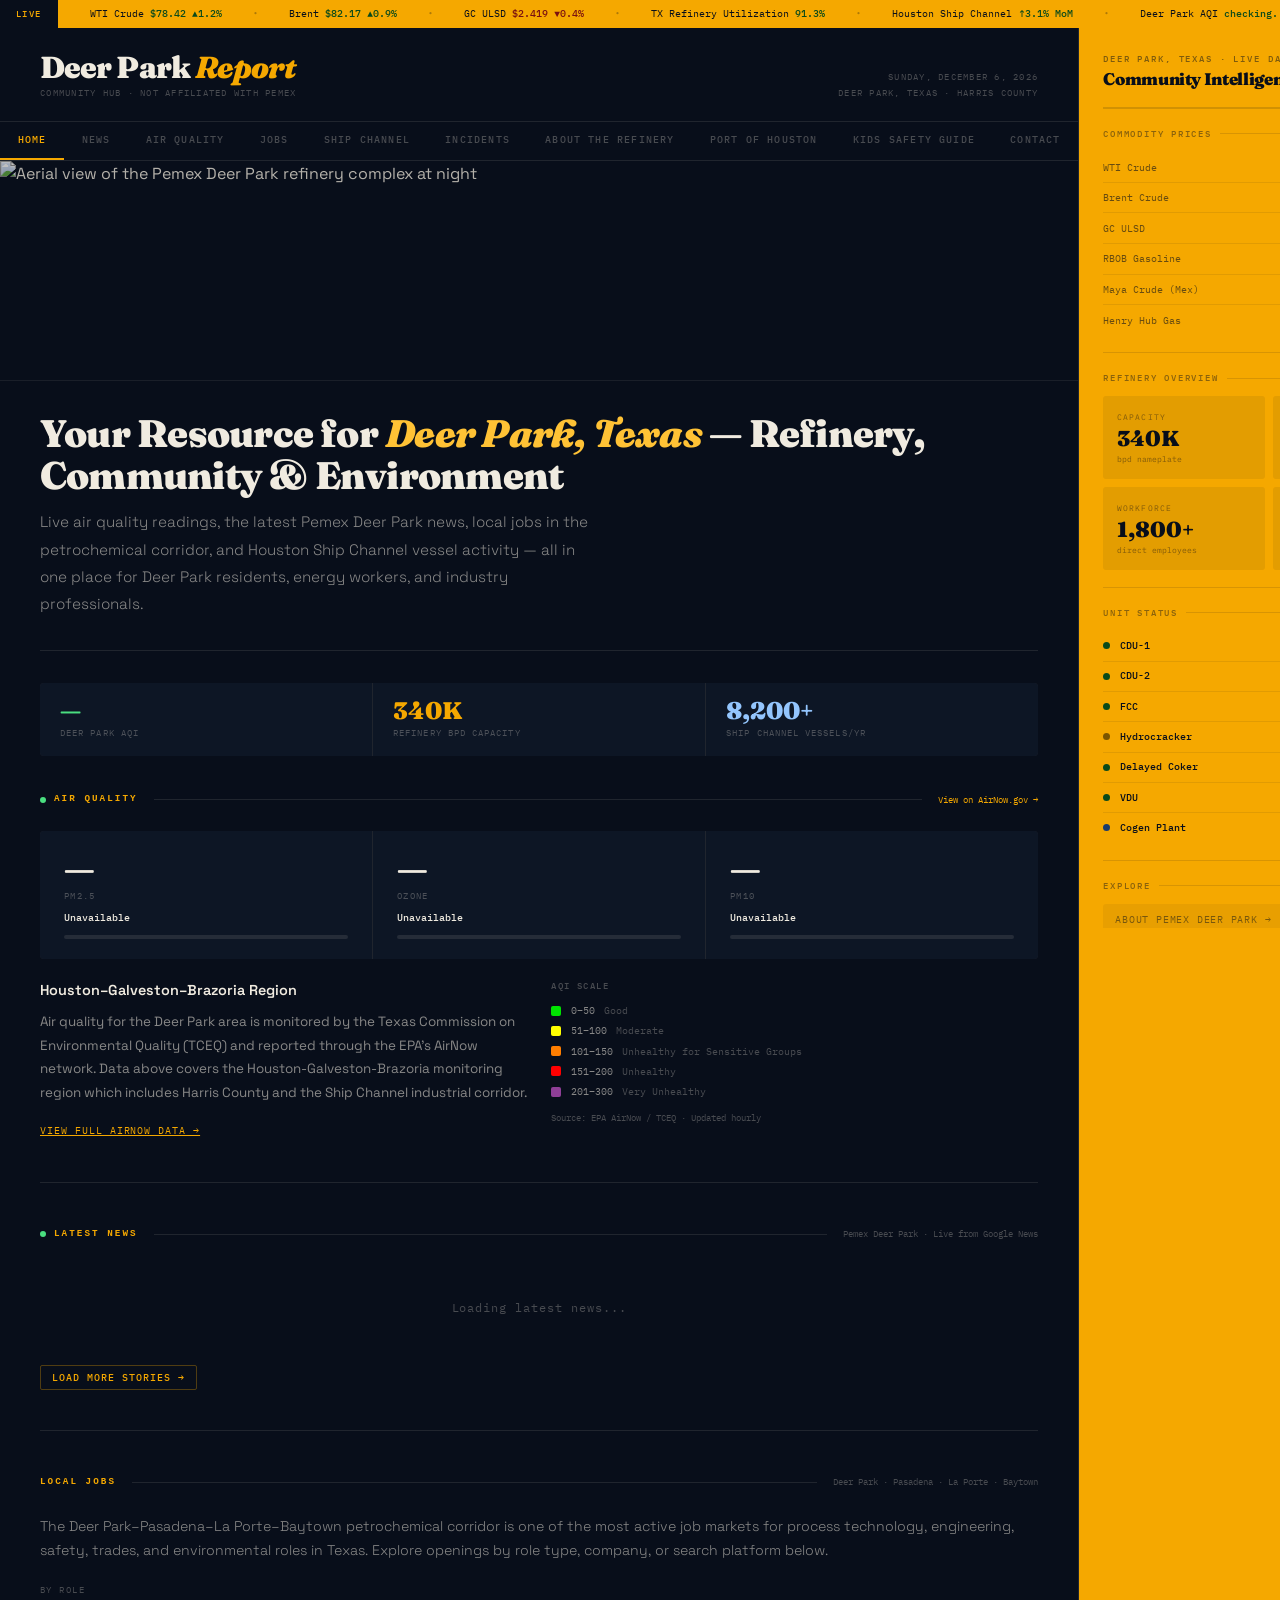
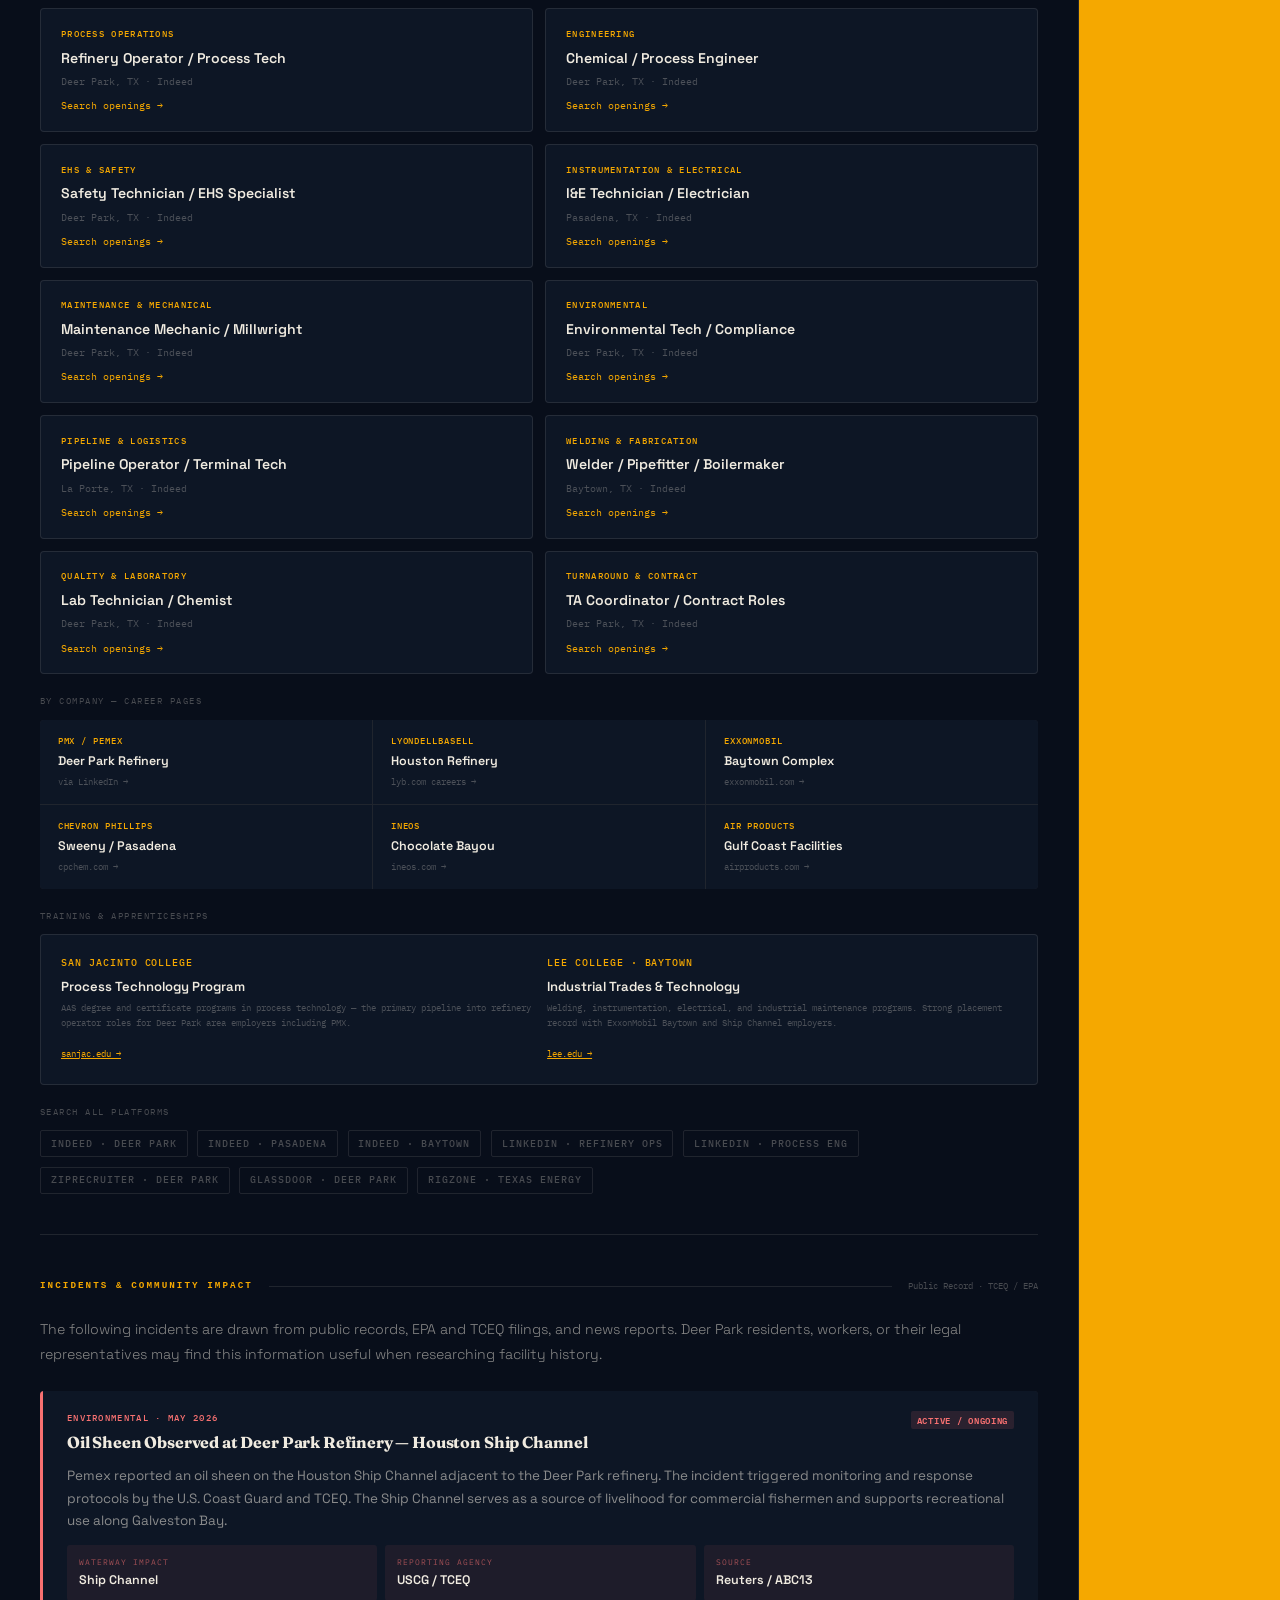
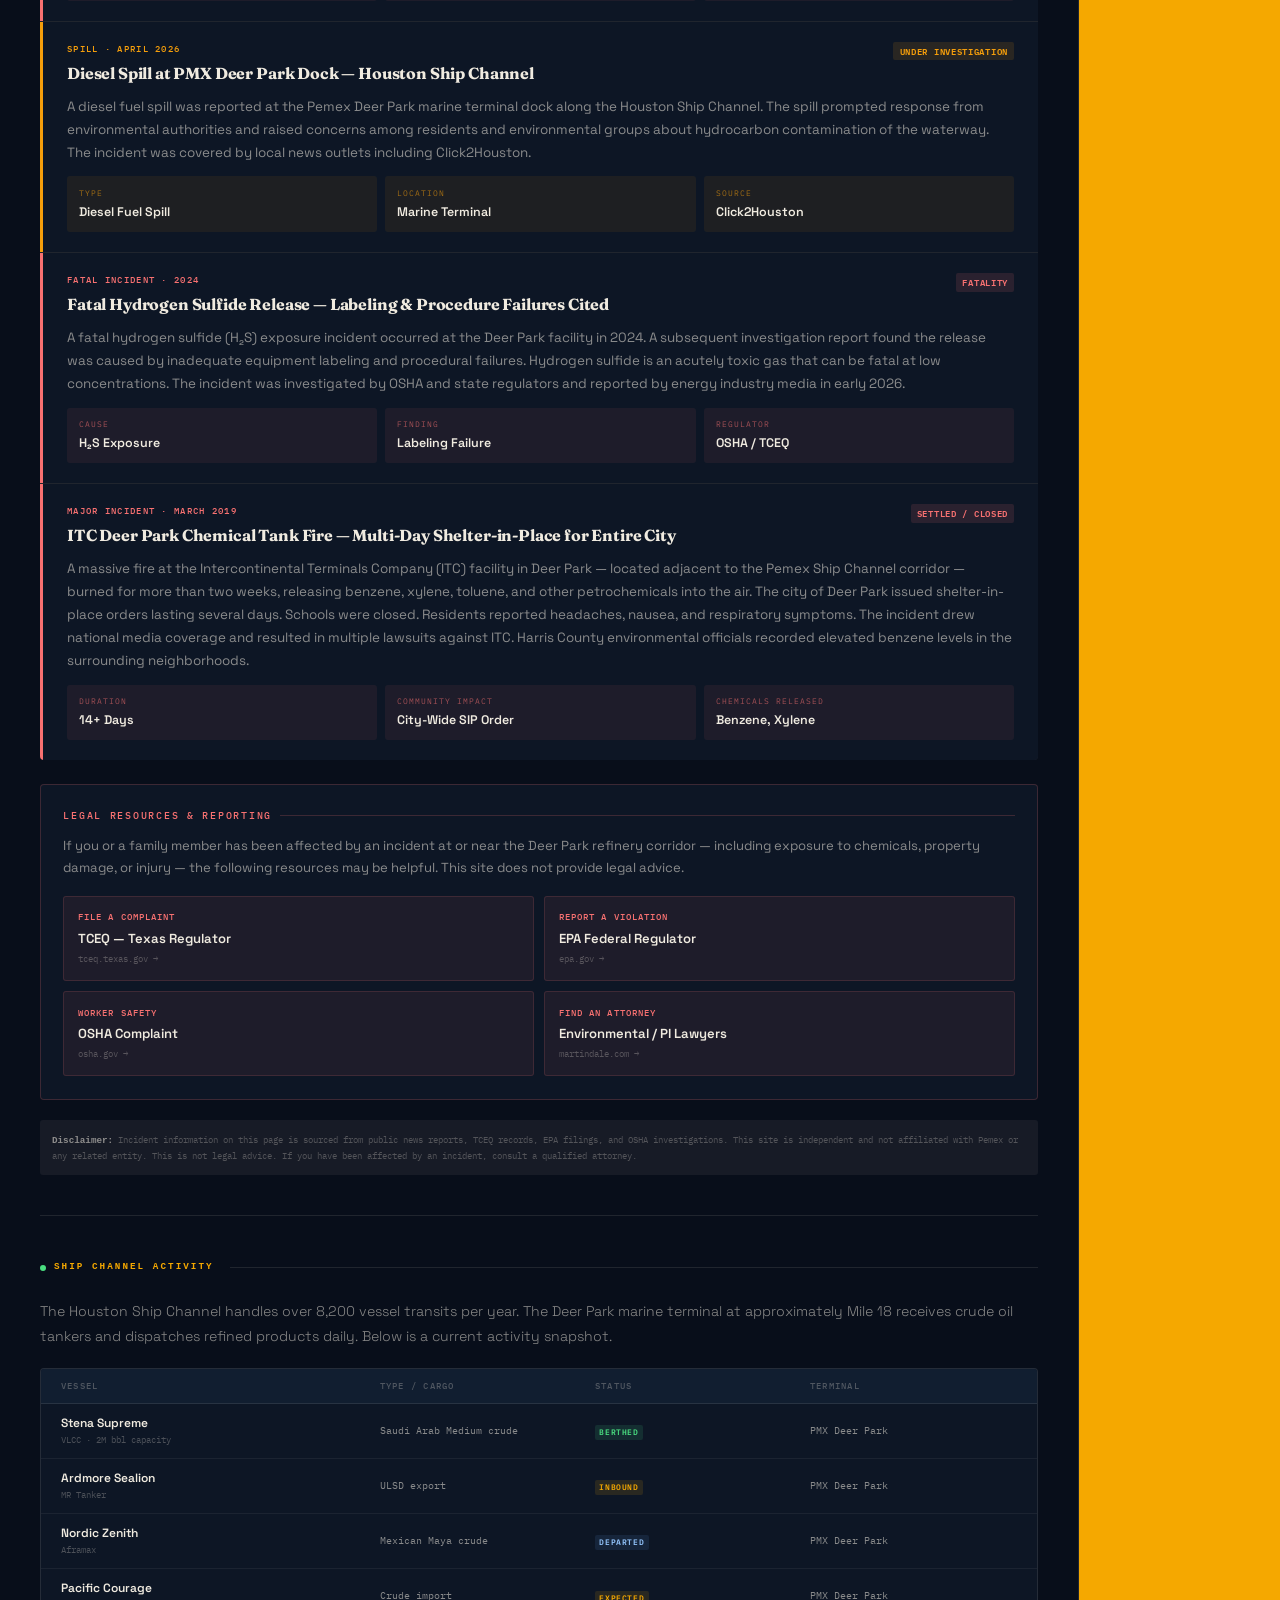
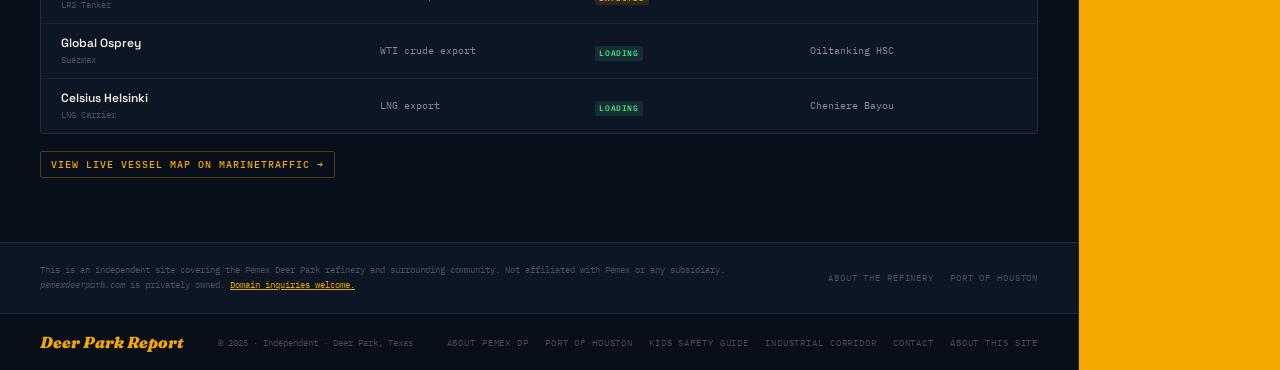
==== commit 5f1aae3e: "Strengthen non-affiliation disclaimer visibility and finish SEO/share polish - Add a clear, prominen" ====
--- a/index.html
+++ b/index.html
@@ -3,6 +3,7 @@
 <head>
 <meta charset="UTF-8">
 <meta name="viewport" content="width=device-width, initial-scale=1.0">
+<link rel="icon" type="image/svg+xml" href="data:image/svg+xml,%3Csvg xmlns=%27http://www.w3.org/2000/svg%27 viewBox=%270 0 64 64%27%3E%3Crect width=%2764%27 height=%2764%27 rx=%2714%27 fill=%27%23080e1a%27/%3E%3Ctext x=%2732%27 y=%2745%27 font-family=%27Georgia,serif%27 font-size=%2736%27 font-weight=%27900%27 fill=%27%23f5a800%27 text-anchor=%27middle%27%3ED%3C/text%3E%3C/svg%3E">
 <meta name="referrer" content="no-referrer">
 <title>Pemex Deer Park Refinery — Operations, News & Community Hub | Deer Park Report</title>
 <meta name="description" content="Independent community hub for Deer Park, Texas — live air quality, refinery news, local jobs, and Ship Channel vessel activity for the Pemex Deer Park refinery corridor.">
@@ -276,7 +277,7 @@
     <div class="logo-bar">
       <div>
         <div class="pub-name">Deer Park <em>Report</em></div>
-        <div style="font-family:var(--mono);font-size:.56rem;letter-spacing:.14em;text-transform:uppercase;color:var(--dim);margin-top:.25rem">Pemex Deer Park · Community Hub · Independent</div>
+        <div style="font-family:var(--mono);font-size:.56rem;letter-spacing:.14em;text-transform:uppercase;color:var(--dim);margin-top:.25rem">Community Hub · Not Affiliated with Pemex</div>
       </div>
       <div class="pub-meta" id="current-date">Deer Park, Texas<br>Harris County</div>
     </div>
